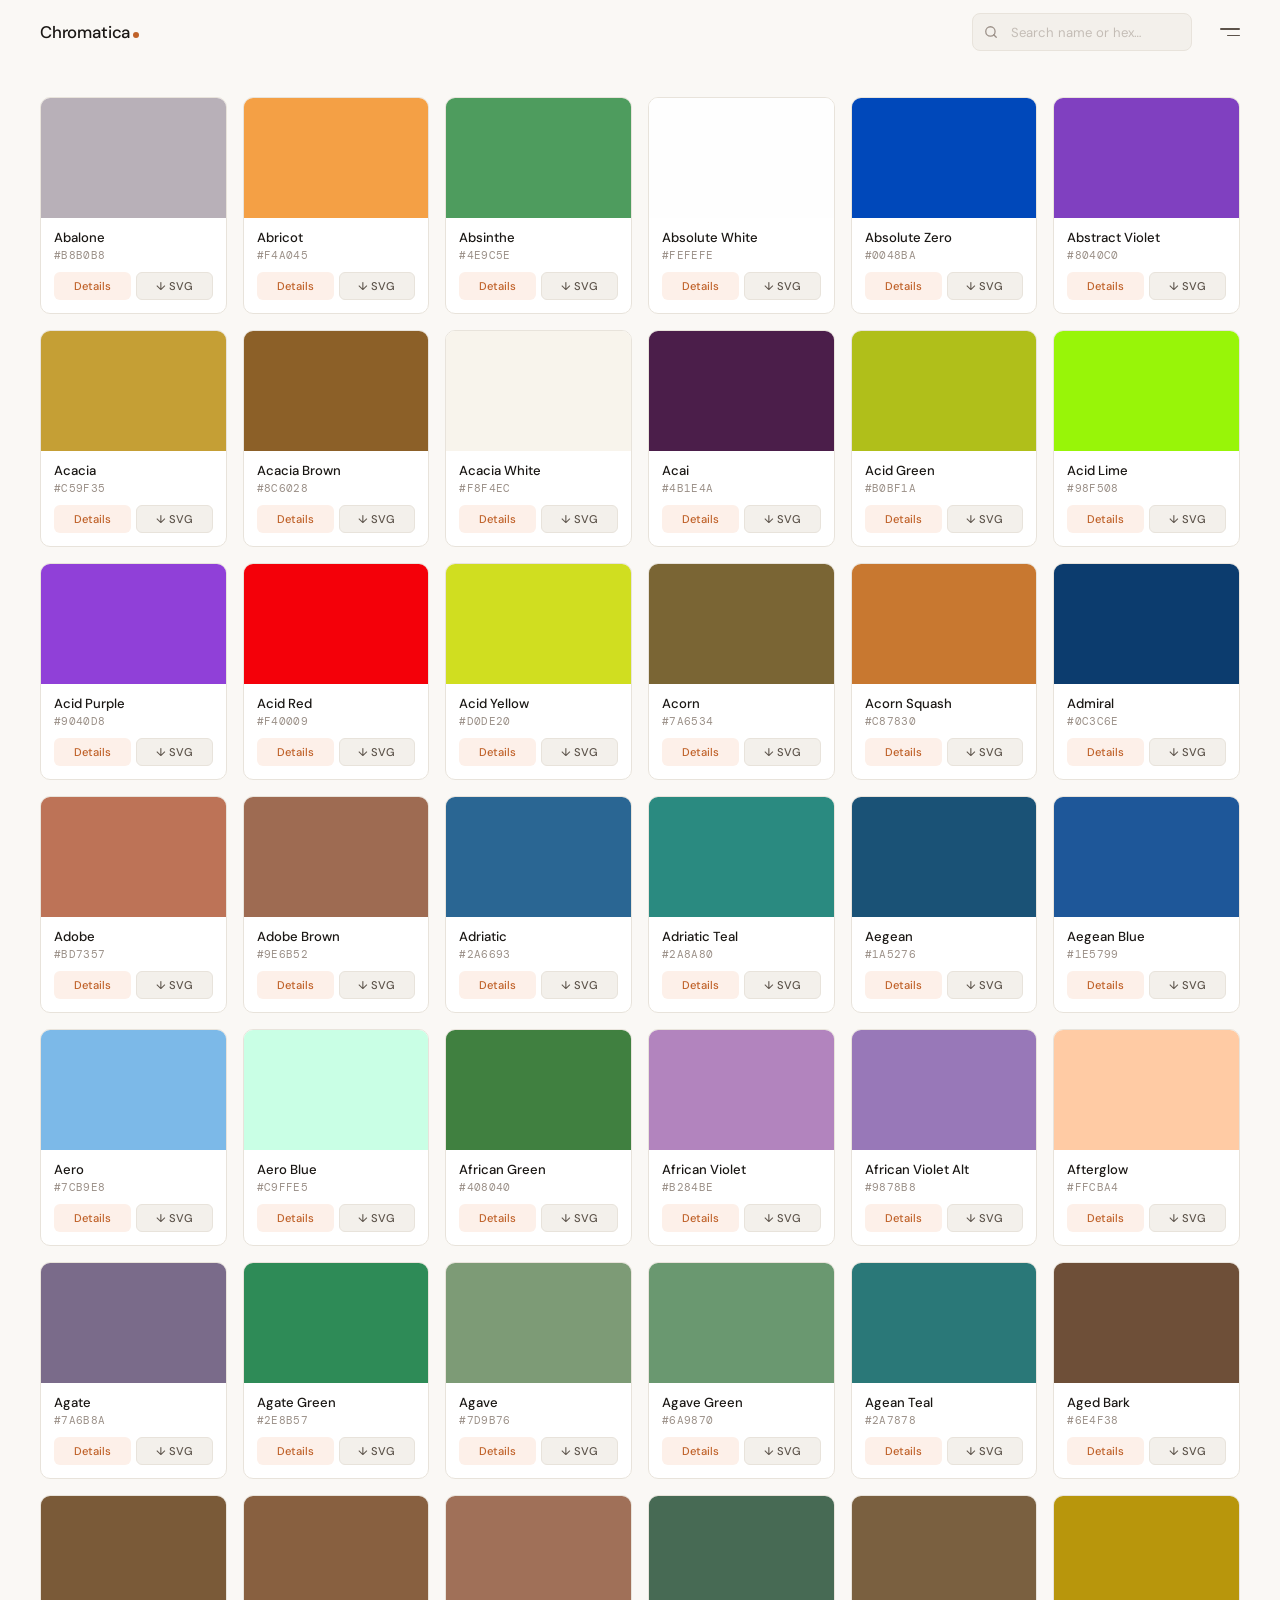
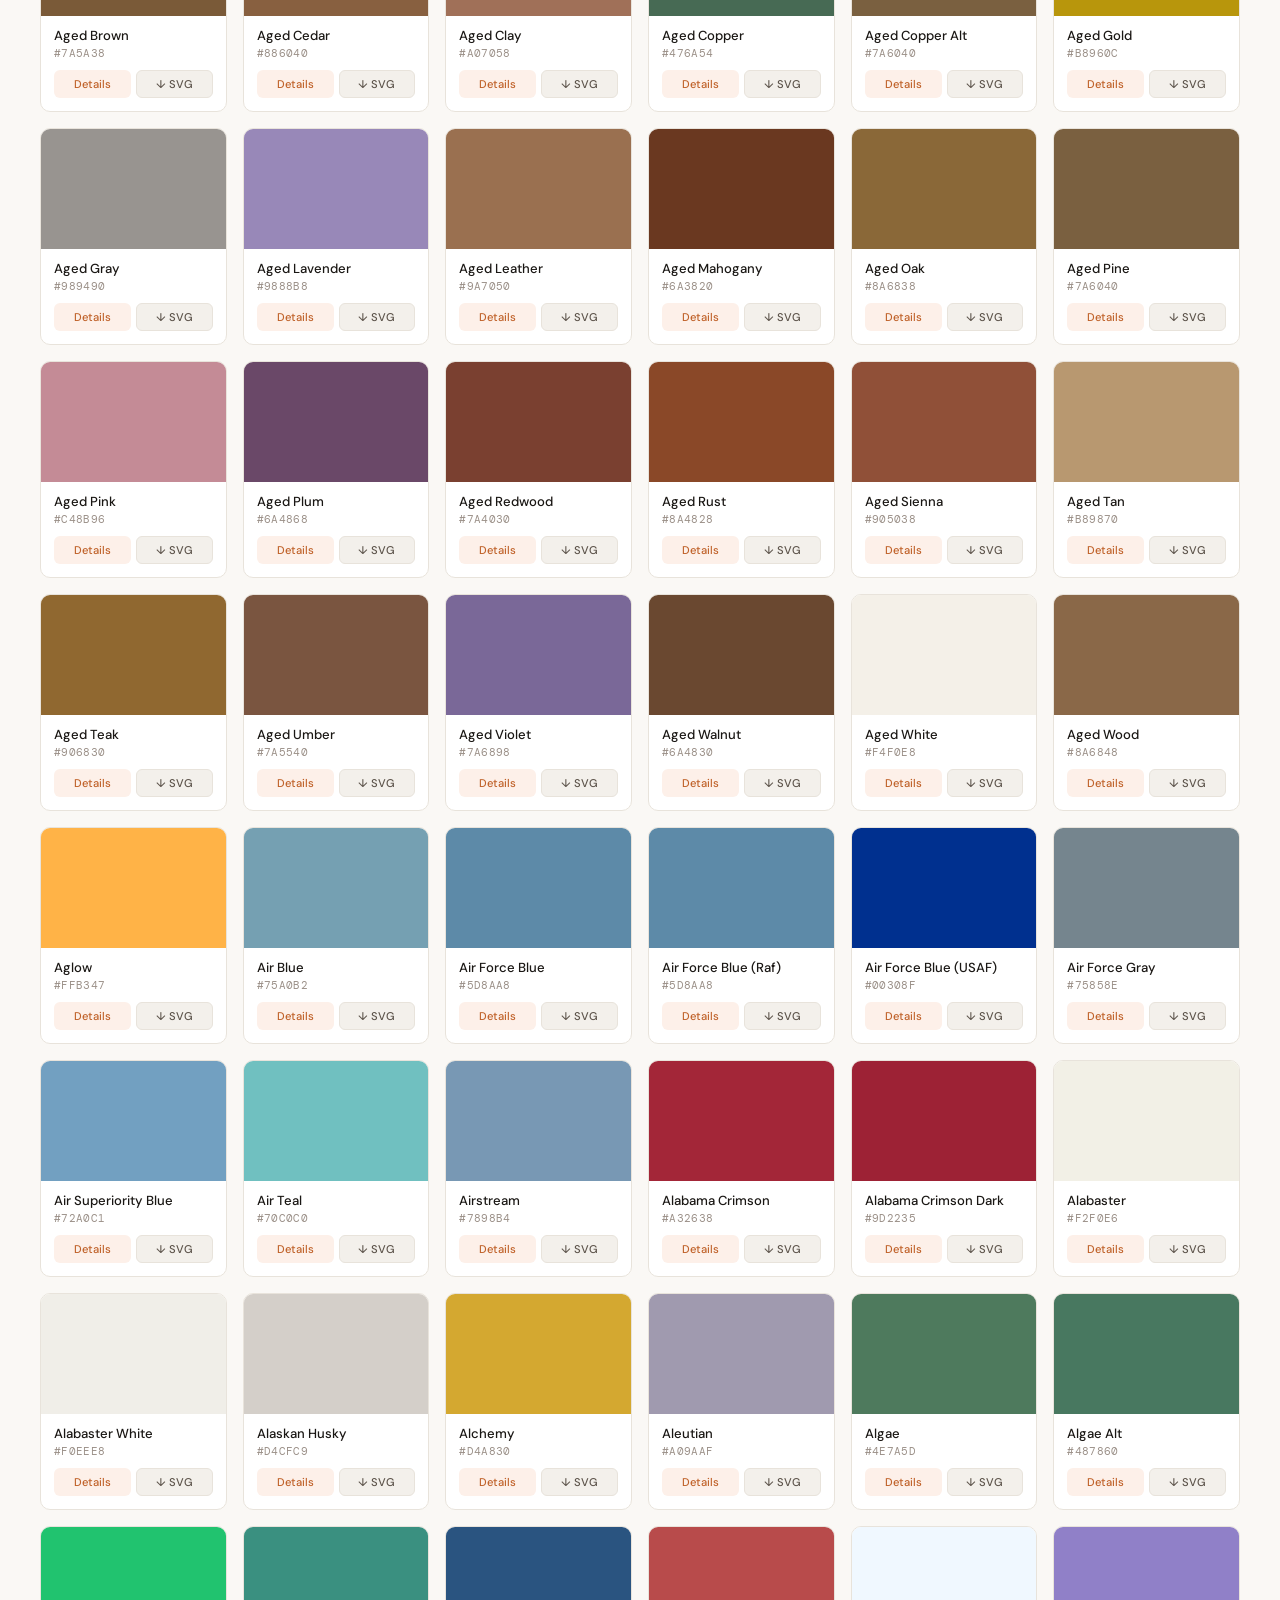
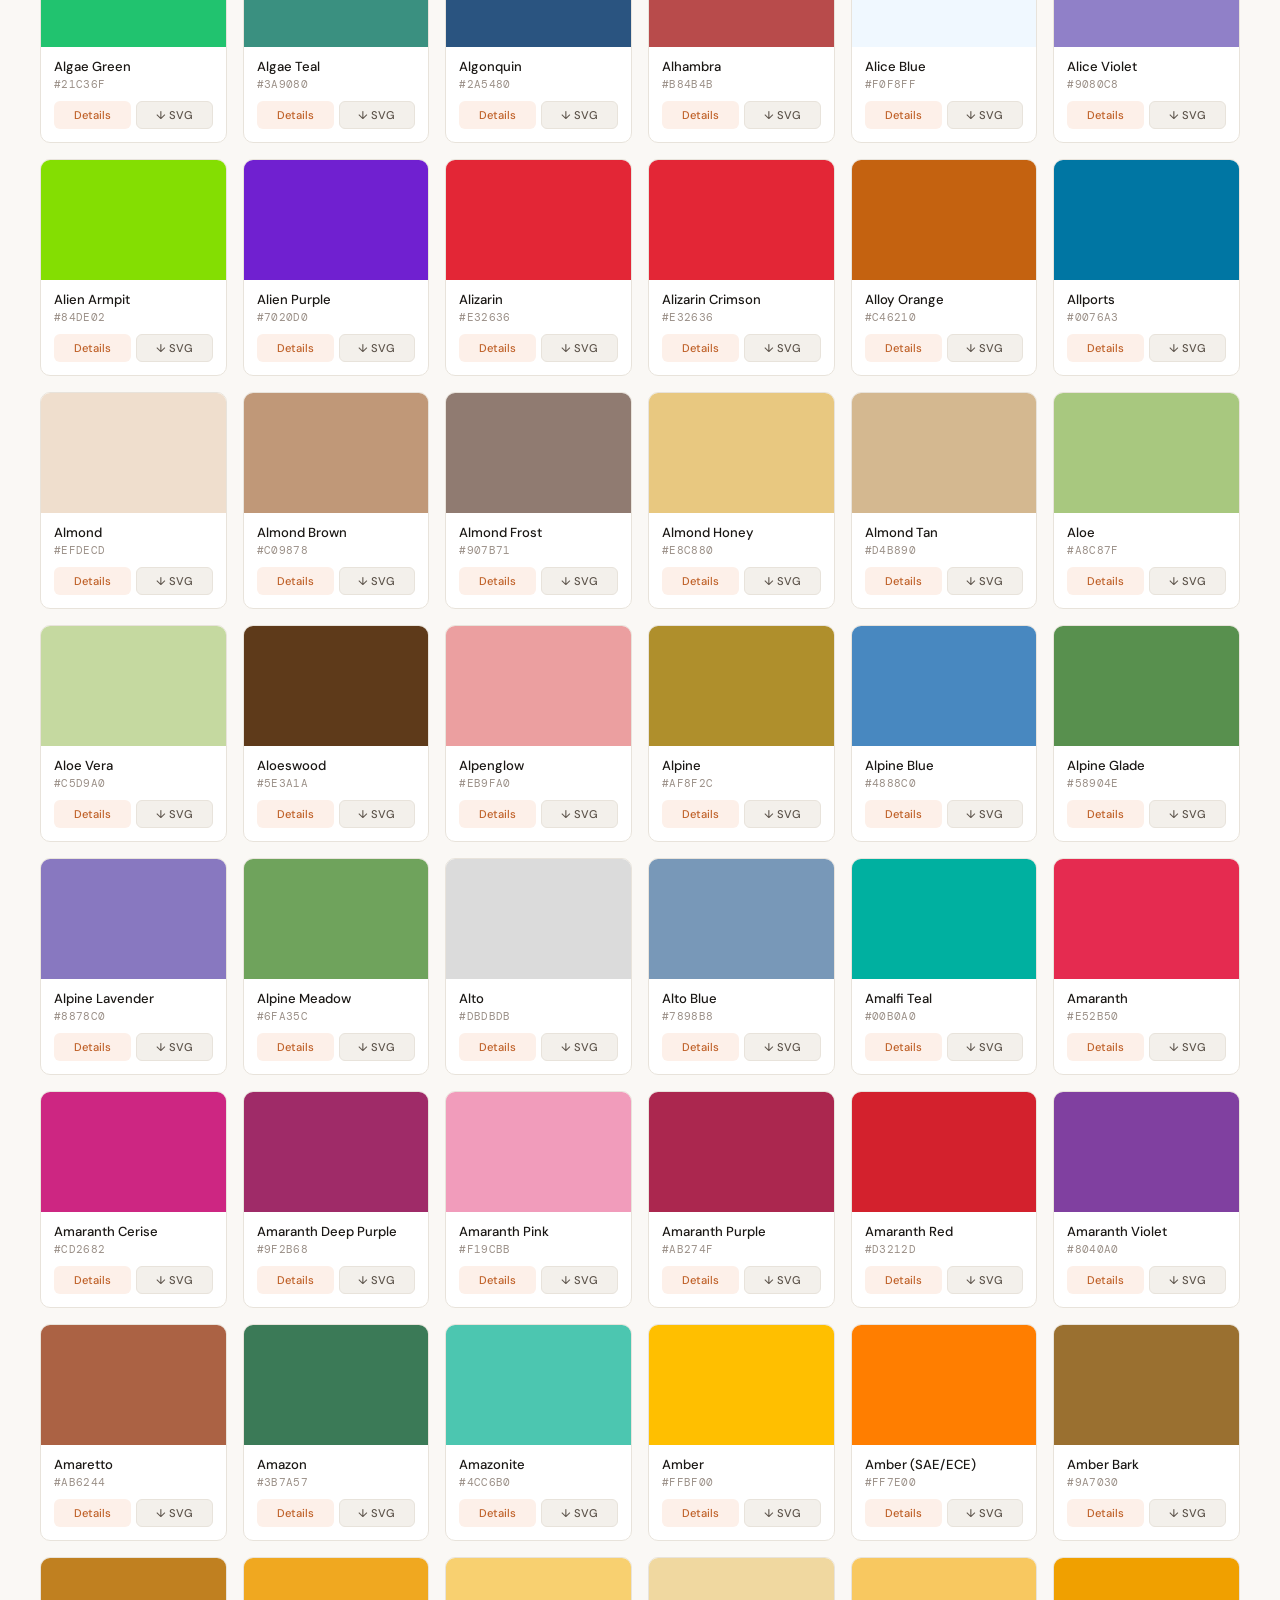
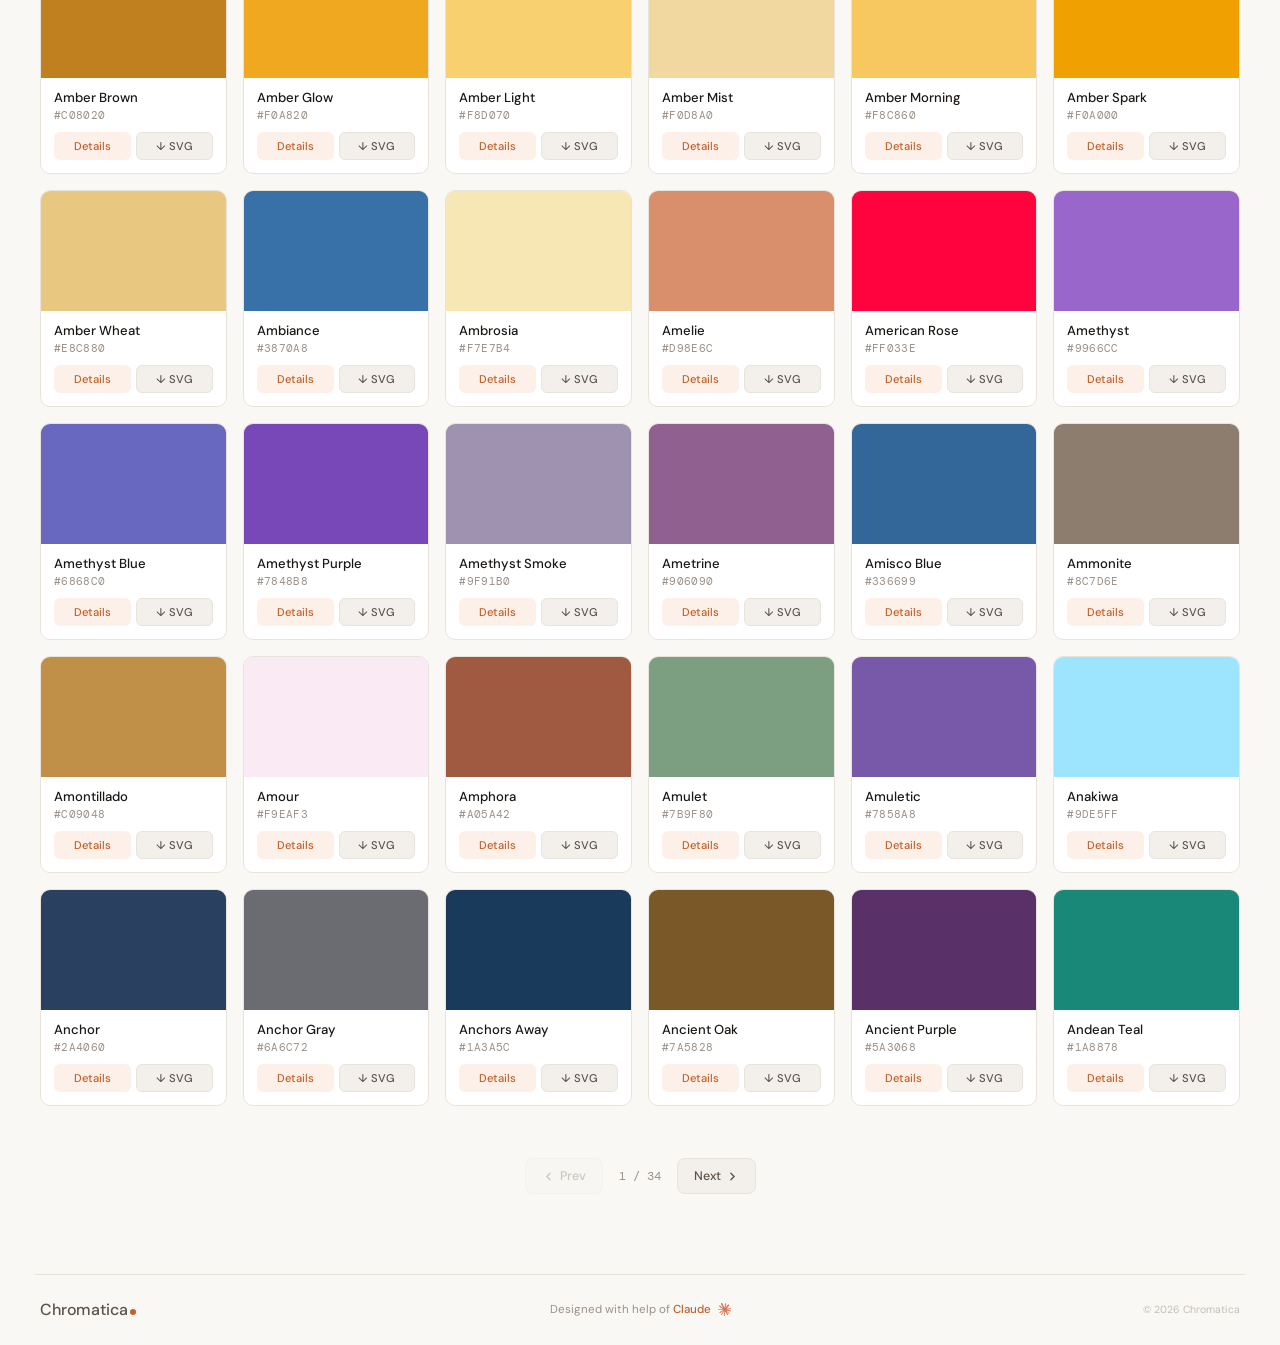
==== index.html @ c46d8f36 "added svg" ====
<!DOCTYPE html>
<html lang="en" data-theme="warm">

<head>
    <meta charset="UTF-8" />
    <meta name="viewport" content="width=device-width, initial-scale=1.0" />
    <link rel="icon" type="image/svg+xml" href="/logo.svg" />
    <title>Chromatica — Color Reference</title>
    <link
        href="https://fonts.googleapis.com/css2?family=DM+Sans:ital,opsz,wght@0,9..40,300;0,9..40,400;0,9..40,500;1,9..40,300&family=Lora:ital,wght@0,400;0,500;1,400&family=DM+Mono:wght@300;400&display=swap"
        rel="stylesheet" />
    <style>
        /* ── THEMES ─────────────────────────────────────────────────────── */
        [data-theme="warm"] {
            --bg: #faf8f5;
            --bg2: #f3f0eb;
            --surface: #ffffff;
            --border: #e8e3db;
            --border2: #d6cfc4;
            --text: #1a1714;
            --text2: #5c534a;
            --text3: #9b9088;
            --text4: #c4bdb6;
            --accent: #c0622a;
            --accent-bg: #fdf0e9;
            --shadow-sm: 0 1px 3px rgba(0, 0, 0, 0.06);
            --shadow-md: 0 4px 16px rgba(0, 0, 0, 0.08);
            --shadow-lg: 0 16px 48px rgba(0, 0, 0, 0.12);
            --inv-bg: #1a1714;
            --inv-text: #faf8f5;
        }

        [data-theme="grey"] {
            --bg: #111113;
            --bg2: #18181b;
            --surface: #1e1e22;
            --border: #2a2a30;
            --border2: #38383f;
            --text: #ededf0;
            --text2: #a0a0ab;
            --text3: #606068;
            --text4: #404048;
            --accent: #e0784a;
            --accent-bg: #261a13;
            --shadow-sm: 0 1px 3px rgba(0, 0, 0, 0.3);
            --shadow-md: 0 4px 16px rgba(0, 0, 0, 0.4);
            --shadow-lg: 0 16px 48px rgba(0, 0, 0, 0.6);
            --inv-bg: #ededf0;
            --inv-text: #111113;
        }

        /* ── RESET ──────────────────────────────────────────────────────── */
        *,
        *::before,
        *::after {
            box-sizing: border-box;
            margin: 0;
            padding: 0;
        }

        html {
            scroll-behavior: smooth;
            -webkit-font-smoothing: antialiased;
            -moz-osx-font-smoothing: grayscale;
        }

        body {
            font-family: 'DM Sans', sans-serif;
            background: var(--bg);
            color: var(--text);
            min-height: 100vh;
            overflow-x: hidden;
            transition: background 0.25s cubic-bezier(0.4, 0, 0.2, 1), color 0.25s cubic-bezier(0.4, 0, 0.2, 1);
        }

        body.no-scroll {
            overflow: hidden;
        }

        /* smooth scroll everywhere */
        * {
            scroll-behavior: smooth;
        }

        ::-webkit-scrollbar {
            width: 4px;
            height: 4px;
        }

        ::-webkit-scrollbar-track {
            background: transparent;
        }

        ::-webkit-scrollbar-thumb {
            background: var(--border2);
            border-radius: 99px;
        }

        /* ── HEADER ─────────────────────────────────────────────────────── */
        header {
            position: sticky;
            top: 0;
            z-index: 90;
            background: var(--bg);
            transition: background 0.25s cubic-bezier(0.4, 0, 0.2, 1), border-color 0.25s cubic-bezier(0.4, 0, 0.2, 1);
        }

        .header-inner {
            display: flex;
            align-items: center;
            gap: 16px;
            max-width: 1440px;
            margin: 0 auto;
            padding: 0 40px;
            height: 64px;
        }

        /* logo */
        .logo {
            display: flex;
            align-items: baseline;
            gap: 2px;
            text-decoration: none;
            flex-shrink: 0;
        }

        .logo-word {
            font-family: 'DM Sans', sans-serif;
            font-size: 1.05rem;
            font-weight: 500;
            color: var(--text);
            letter-spacing: -0.01em;
        }

        .logo-dot {
            width: 6px;
            height: 6px;
            border-radius: 50%;
            background: var(--accent);
            display: inline-block;
            margin: 0 1px 1px 1px;
            flex-shrink: 0;
            transition: background 0.4s;
        }

        /* search */
        .search-wrap {
            flex: 0 0 auto;
            width: 220px;
            position: relative;
        }

        .search-wrap svg {
            position: absolute;
            left: 12px;
            top: 50%;
            transform: translateY(-50%);
            color: var(--text3);
            pointer-events: none;
            transition: color 0.2s;
        }

        .search-wrap input {
            width: 100%;
            height: 38px;
            background: var(--bg2);
            border: 1px solid var(--border);
            border-radius: 8px;
            color: var(--text);
            font-family: 'DM Sans', sans-serif;
            font-size: 0.82rem;
            padding: 0 14px 0 38px;
            outline: none;
            transition: border-color 0.2s, background 0.3s, box-shadow 0.2s;
        }

        .search-wrap input::placeholder {
            color: var(--text4);
        }

        .search-wrap input:focus {
            border-color: var(--accent);
            background: var(--surface);
            box-shadow: 0 0 0 3px var(--accent-bg);
        }

        /* spacer */
        .hdr-spacer {
            flex: 1;
        }

        /* stat */
        .stat-label {
            font-size: 0.75rem;
            color: var(--text3);
            white-space: nowrap;
            font-variant-numeric: tabular-nums;
        }

        /* controls */
        .hdr-controls {
            display: flex;
            align-items: center;
            gap: 6px;
        }

        .hdr-select {
            height: 34px;
            padding: 0 28px 0 10px;
            background: var(--bg2);
            border: 1px solid var(--border);
            border-radius: 7px;
            color: var(--text2);
            font-family: 'DM Sans', sans-serif;
            font-size: 0.78rem;
            outline: none;
            cursor: pointer;
            appearance: none;
            background-image: url("data:image/svg+xml,%3Csvg xmlns='http://www.w3.org/2000/svg' width='10' height='6'%3E%3Cpath d='M1 1l4 4 4-4' stroke='%23888' stroke-width='1.5' fill='none' stroke-linecap='round'/%3E%3C/svg%3E");
            background-repeat: no-repeat;
            background-position: right 9px center;
            transition: border-color 0.2s, background 0.3s;
        }

        .hdr-select:focus {
            border-color: var(--accent);
        }

        .icon-btn {
            width: 34px;
            height: 34px;
            background: var(--bg2);
            border: 1px solid var(--border);
            border-radius: 7px;
            color: var(--text3);
            cursor: pointer;
            display: flex;
            align-items: center;
            justify-content: center;
            transition: all 0.18s;
            flex-shrink: 0;
        }

        .icon-btn:hover {
            border-color: var(--border2);
            color: var(--text);
            background: var(--surface);
        }

        .icon-btn.active {
            background: var(--accent);
            border-color: var(--accent);
            color: #fff;
        }

        .view-group {
            display: flex;
            border: 1px solid var(--border);
            border-radius: 7px;
            overflow: hidden;
        }

        .view-group .icon-btn {
            border: none;
            border-radius: 0;
            width: 34px;
        }

        .view-group .icon-btn+.icon-btn {
            border-left: 1px solid var(--border);
        }

        /* ── SWITCH (Theme Toggle) ──────────────────────────────────────── */
        .switch {
            display: block;
            --width-of-switch: 2.8em;
            --height-of-switch: 1.6em;
            --size-of-icon: 1.1em;
            --slider-offset: 0.25em;
            position: relative;
            width: var(--width-of-switch);
            height: var(--height-of-switch);
            flex-shrink: 0;
        }

        .switch input {
            opacity: 0;
            width: 0;
            height: 0;
        }

        .slider {
            position: absolute;
            cursor: pointer;
            top: 0;
            left: 0;
            right: 0;
            bottom: 0;
            background-color: #e8e8e8;
            transition: background-color 0.25s ease;
            border-radius: 30px;
        }

        .slider:before {
            position: absolute;
            content: "";
            height: var(--size-of-icon, 1.1em);
            width: var(--size-of-icon, 1.1em);
            border-radius: 50%;
            left: var(--slider-offset, 0.25em);
            top: 50%;
            transform: translateY(-50%);
            background: #c0622a;
            transition: left 0.25s ease;

        }

        input:checked+.slider {
            background-color: #2c2c2c;
        }

        input:checked+.slider:before {
            left: calc(100% - (var(--size-of-icon, 1.1em) + var(--slider-offset, 0.25em)));
            background: #e0784a;
        }

        /* ── MAIN ────────────────────────────────────────────────────────── */
        main {
            max-width: 1440px;
            margin: 0 auto;
            padding: 32px 40px 80px;
        }

        /* ── GRID ────────────────────────────────────────────────────────── */
        #color-grid {
            display: grid;
            grid-template-columns: repeat(auto-fill, minmax(180px, 1fr));
            gap: 16px;
        }

        @keyframes up {
            from {
                opacity: 0;
                transform: translateY(10px);
            }

            to {
                opacity: 1;
                transform: translateY(0);
            }
        }

        .c-card {
            background: var(--surface);
            border: 1px solid var(--border);
            border-radius: 10px;
            overflow: hidden;
            cursor: pointer;
            animation: up 0.35s both;
            transition: border-color 0.2s, box-shadow 0.2s, transform 0.2s;
        }

        .c-card:hover {
            border-color: var(--border2);
            box-shadow: var(--shadow-md);
            transform: translateY(-2px);
        }

        .c-swatch {
            height: 120px;
            width: 100%;
            position: relative;
            overflow: hidden;
        }

        .c-swatch-fill {
            width: 100%;
            height: 100%;
            transition: transform 0.35s ease;
        }

        .c-card:hover .c-swatch-fill {
            transform: scale(1.05);
        }

        .c-copied {
            position: absolute;
            top: 8px;
            right: 8px;
            background: rgba(0, 0, 0, 0.55);
            color: #fff;
            font-size: 0.62rem;
            padding: 2px 7px;
            border-radius: 4px;
            opacity: 0;
            pointer-events: none;
            transition: opacity 0.15s;
            font-family: 'DM Mono', monospace;
        }

        .c-card.flashed .c-copied {
            opacity: 1;
        }

        .c-body {
            padding: 11px 13px 13px;
        }

        .c-name {
            font-size: 0.82rem;
            font-weight: 500;
            color: var(--text);
            white-space: nowrap;
            overflow: hidden;
            text-overflow: ellipsis;
            margin-bottom: 2px;
        }

        .c-hex {
            font-family: 'DM Mono', monospace;
            font-size: 0.68rem;
            color: var(--text3);
            letter-spacing: 0.03em;
            margin-bottom: 10px;
        }

        .c-actions {
            display: flex;
            gap: 5px;
        }

        .c-btn {
            flex: 1;
            height: 28px;
            background: var(--bg2);
            border: 1px solid var(--border);
            border-radius: 6px;
            font-family: 'DM Sans', sans-serif;
            font-size: 0.7rem;
            font-weight: 500;
            color: var(--text2);
            cursor: pointer;
            transition: all 0.18s;
        }

        .c-btn:hover {
            background: var(--accent);
            border-color: var(--accent);
            color: #fff;
        }

        .c-btn.ghost {
            background: var(--accent-bg);
            border-color: transparent;
            color: var(--accent);
        }

        .c-btn.ghost:hover {
            background: var(--accent);
            color: #fff;
        }

        /* ── LIST ────────────────────────────────────────────────────────── */
        #color-list {
            display: none;
        }

        .l-head {
            display: grid;
            grid-template-columns: 48px 1fr 120px 160px 1fr 96px;
            gap: 12px;
            padding: 0 12px 8px;
            border-bottom: 1px solid var(--border);
        }

        .l-hlabel {
            font-size: 0.65rem;
            font-weight: 500;
            color: var(--text4);
            letter-spacing: 0.08em;
            text-transform: uppercase;
        }

        .l-row {
            display: grid;
            grid-template-columns: 48px 1fr 120px 160px 1fr 96px;
            align-items: center;
            gap: 12px;
            padding: 9px 12px;
            border-radius: 8px;
            cursor: pointer;
            transition: background 0.15s;
            animation: up 0.3s both;
        }

        .l-row:hover {
            background: var(--bg2);
        }

        .l-swatch {
            width: 38px;
            height: 38px;
            border-radius: 7px;
            border: 1px solid var(--border);
            flex-shrink: 0;
        }

        .l-name {
            font-size: 0.84rem;
            font-weight: 500;
            color: var(--text);
        }

        .l-hex {
            font-family: 'DM Mono', monospace;
            font-size: 0.75rem;
            color: var(--text2);
        }

        .l-rgb {
            font-family: 'DM Mono', monospace;
            font-size: 0.7rem;
            color: var(--text3);
        }

        .l-id {
            font-family: 'DM Mono', monospace;
            font-size: 0.67rem;
            color: var(--text4);
            overflow: hidden;
            text-overflow: ellipsis;
            white-space: nowrap;
        }

        .l-dlbtn {
            height: 26px;
            padding: 0 10px;
            background: var(--bg2);
            border: 1px solid var(--border);
            border-radius: 5px;
            color: var(--text3);
            font-family: 'DM Sans', sans-serif;
            font-size: 0.68rem;
            font-weight: 500;
            cursor: pointer;
            transition: all 0.18s;
        }

        .l-dlbtn:hover {
            background: var(--accent);
            border-color: var(--accent);
            color: #fff;
        }

        /* ── EMPTY ───────────────────────────────────────────────────────── */
        #no-results {
            display: none;
            text-align: center;
            padding: 100px 20px;
        }

        #no-results p {
            font-family: 'Lora', serif;
            font-style: italic;
            font-size: 1.1rem;
            color: var(--text3);
        }

        /* ── PAGINATION ──────────────────────────────────────────────────── */
        #pagination {
            display: flex;
            align-items: center;
            justify-content: center;
            gap: 8px;
            padding-top: 52px;
        }

        .pg-btn {
            height: 36px;
            padding: 0 16px;
            background: var(--bg2);
            border: 1px solid var(--border);
            border-radius: 8px;
            color: var(--text2);
            font-family: 'DM Sans', sans-serif;
            font-size: 0.78rem;
            font-weight: 500;
            cursor: pointer;
            transition: all 0.18s;
            display: flex;
            align-items: center;
            gap: 5px;
        }

        .pg-btn:hover:not(:disabled) {
            background: var(--accent);
            border-color: var(--accent);
            color: #fff;
        }

        .pg-btn:disabled {
            opacity: 0.3;
            cursor: default;
        }

        .pg-info {
            font-family: 'DM Mono', monospace;
            font-size: 0.72rem;
            color: var(--text3);
            padding: 0 8px;
        }

        /* ── MODAL ───────────────────────────────────────────────────────── */
        .modal-bg {
            position: fixed;
            inset: 0;
            z-index: 200;
            background: rgba(0, 0, 0, 0.4);
            backdrop-filter: blur(8px) saturate(0.8);
            display: flex;
            align-items: center;
            justify-content: center;
            padding: 20px;
            opacity: 0;
            pointer-events: none;
            transition: opacity 0.25s;
        }

        .modal-bg.open {
            opacity: 1;
            pointer-events: all;
        }

        .modal {
            background: var(--surface);
            border: 1px solid var(--border);
            border-radius: 16px;
            width: min(540px, 100%);
            overflow: hidden;
            box-shadow: var(--shadow-lg);
            transform: translateY(12px) scale(0.98);
            transition: transform 0.28s cubic-bezier(0.22, 1, 0.36, 1);
            position: relative;
        }

        .modal-bg.open .modal {
            transform: translateY(0) scale(1);
        }

        .modal-swatch {
            height: 180px;
            width: 100%;
            display: block;
        }

        .modal-close {
            position: absolute;
            top: 12px;
            right: 12px;
            width: 30px;
            height: 30px;
            border-radius: 50%;
            background: rgba(0, 0, 0, 0.25);
            border: none;
            color: rgba(255, 255, 255, 0.85);
            font-size: 0.9rem;
            cursor: pointer;
            display: flex;
            align-items: center;
            justify-content: center;
            transition: background 0.15s;
            z-index: 2;
        }

        .modal-close:hover {
            background: rgba(0, 0, 0, 0.45);
        }

        .modal-body {
            padding: 22px 24px 26px;
        }

        .modal-name {
            font-family: 'Lora', serif;
            font-size: 1.65rem;
            font-weight: 500;
            color: var(--text);
            line-height: 1.15;
            margin-bottom: 3px;
        }

        .modal-id {
            font-family: 'DM Mono', monospace;
            font-size: 0.67rem;
            color: var(--text4);
            letter-spacing: 0.06em;
            margin-bottom: 18px;
        }

        .modal-vals {
            display: grid;
            grid-template-columns: repeat(3, 1fr);
            gap: 8px;
            margin-bottom: 18px;
        }

        .v-box {
            background: var(--bg2);
            border: 1px solid var(--border);
            border-radius: 9px;
            padding: 12px 14px;
            cursor: pointer;
            position: relative;
            transition: border-color 0.18s, box-shadow 0.18s;
        }

        .v-box:hover {
            border-color: var(--accent);
            box-shadow: 0 0 0 2px var(--accent-bg);
        }

        .v-label {
            font-size: 0.6rem;
            font-weight: 500;
            color: var(--text4);
            letter-spacing: 0.1em;
            text-transform: uppercase;
            margin-bottom: 4px;
        }

        .v-val {
            font-family: 'DM Mono', monospace;
            font-size: 0.8rem;
            color: var(--text);
            font-weight: 400;
        }

        .v-hint {
            position: absolute;
            top: 7px;
            right: 9px;
            font-size: 0.58rem;
            color: var(--accent);
            opacity: 0;
            transition: opacity 0.15s;
        }

        .v-box:hover .v-hint {
            opacity: 1;
        }

        .modal-divider {
            border: none;
            border-top: 1px solid var(--border);
            margin-bottom: 16px;
        }

        .export-label {
            font-size: 0.67rem;
            font-weight: 500;
            color: var(--text4);
            letter-spacing: 0.08em;
            text-transform: uppercase;
            margin-bottom: 9px;
        }

        .ftabs {
            display: flex;
            flex-wrap: wrap;
            gap: 4px;
            margin-bottom: 9px;
        }

        .ftab {
            height: 26px;
            padding: 0 11px;
            background: var(--bg2);
            border: 1px solid var(--border);
            border-radius: 5px;
            color: var(--text3);
            font-family: 'DM Mono', monospace;
            font-size: 0.65rem;
            cursor: pointer;
            transition: all 0.15s;
        }

        .ftab.on {
            background: var(--accent);
            border-color: var(--accent);
            color: #fff;
        }

        .ftab:not(.on):hover {
            border-color: var(--border2);
            color: var(--text);
        }

        .fcode {
            background: var(--bg);
            border: 1px solid var(--border);
            border-radius: 8px;
            padding: 12px 14px;
            font-family: 'DM Mono', monospace;
            font-size: 0.74rem;
            color: var(--text2);
            line-height: 1.65;
            white-space: pre;
            overflow-x: auto;
            cursor: pointer;
            transition: border-color 0.18s;
        }

        .fcode:hover {
            border-color: var(--border2);
        }

        /* ── TOAST ───────────────────────────────────────────────────────── */
        #toast {
            position: fixed;
            bottom: 24px;
            left: 50%;
            transform: translateX(-50%) translateY(8px);
            background: var(--inv-bg);
            color: var(--inv-text);
            font-family: 'DM Sans', sans-serif;
            font-size: 0.78rem;
            font-weight: 500;
            padding: 9px 20px;
            border-radius: 8px;
            opacity: 0;
            pointer-events: none;
            z-index: 500;
            transition: opacity 0.22s, transform 0.22s;
            white-space: nowrap;
        }

        #toast.show {
            opacity: 1;
            transform: translateX(-50%) translateY(0);
        }

        /* ── FOOTER ──────────────────────────────────────────────────────── */
        footer {
            max-width: 1440px;
            margin: 0 auto;
            padding: 22px 40px;
            display: flex;
            align-items: center;
            justify-content: space-between;
            flex-wrap: wrap;
            gap: 14px;
            transition: border-color 0.3s;
            position: relative;
        }

        footer::before {
            content: '';
            position: absolute;
            top: 0;
            left: 35px;
            right: 35px;
            height: 1px;
            background: var(--border);
        }

        .ft-brand-logo {
            text-decoration: none;
        }

        .ft-brand-logo .logo-word {
            font-size: 1.0rem;
            color: var(--text2);
        }

        .ft-brand-logo:hover .logo-word {
            color: var(--text);
        }

        .ft-links {
            display: flex;
            gap: 18px;
        }

        .ft-links a {
            font-size: 0.76rem;
            color: var(--text4);
            text-decoration: none;
            transition: color 0.18s;
        }

        .ft-links a:hover {
            color: var(--text2);
        }

        .ft-credit {
            display: flex;
            align-items: center;
            gap: 7px;
            padding: 6px 12px;
            background: var(--bg1);

            transition: border-color 0.18s;
        }

        .ft-credit:hover {
            border-color: var(--border2);
        }

        .ft-credit span {
            font-size: 0.72rem;
            color: var(--text3);
        }

        .ft-credit strong {
            color: var(--accent);
            font-weight: 500;
        }

        .ft-copy {
            font-family: 'DM Sans';
            font-size: 0.65rem;
            color: var(--text4);
        }

        /* ── HAMBURGER ───────────────────────────────────────────────────── */
        .hamburger {
            display: flex;
            flex-direction: column;
            justify-content: center;
            align-items: flex-end;
            gap: 5px;
            width: 32px;
            height: 32px;
            background: transparent;
            border: none;
            cursor: pointer;
            flex-shrink: 0;
            padding: 0;
        }

        .ham-line {
            display: block;
            height: 1.5px;
            background: var(--text2);
            border-radius: 2px;
            transition: background 0.18s, width 0.22s ease, opacity 0.18s;
        }

        /* two unequal lines */
        .ham-line:first-child {
            width: 20px;
        }

        .ham-line:last-child {
            width: 13px;
        }

        .hamburger:hover .ham-line {
            background: var(--text);
        }

        .hamburger.open .ham-line {
            background: var(--accent);
        }

        /* when open, equalise widths slightly for visual feedback */
        .hamburger.open .ham-line:first-child {
            width: 18px;
        }

        .hamburger.open .ham-line:last-child {
            width: 18px;
        }

        /* ── MOBILE SLIDE-DOWN MENU ──────────────────────────────────────── */
        .mob-menu {
            overflow: hidden;
            max-height: 0;
            transition: max-height 0.32s cubic-bezier(0.4, 0, 0.2, 1),
                opacity 0.25s ease,
                border-color 0.3s;
            opacity: 0;
            border-top: 1px solid transparent;
            background: var(--bg);
            max-width: 1440px;
            margin: 0 auto;
            padding: 0 40px;
        }

        .mob-menu.open {
            max-height: 280px;
            opacity: 1;

        }

        .mob-menu-inner {
            padding: 14px 0 18px;
            display: flex;
            flex-direction: column;
            gap: 4px;
        }

        .mob-row {
            display: flex;
            align-items: center;
            justify-content: space-between;
            padding: 10px 0;
            border-bottom: 1px solid var(--border);
        }

        .mob-row:last-of-type {
            border-bottom: none;
        }

        .mob-label {
            font-size: 0.82rem;
            font-weight: 500;
            color: var(--text2);
        }

        .mob-select {
            height: 32px;
            font-size: 0.78rem;
        }

        .mob-theme-label {
            font-size: 0.76rem;
            color: var(--text3);
            margin-left: 8px;
            flex: 1;
            display: none;
        }

        .mob-stat {
            font-size: 0.73rem;
            color: var(--text4);
            padding-top: 8px;
            font-variant-numeric: tabular-nums;
            text-align: center;
        }

        /* Hide controls and stat on desktop, show only search and hamburger */
        .hdr-controls {
            display: none !important;
        }

        .stat-label {
            display: none;
        }

        /* ── RESPONSIVE ──────────────────────────────────────────────────── */
        @media (max-width: 960px) {

            .header-inner,
            main,
            footer {
                padding-left: 24px;
                padding-right: 24px;
            }

            .l-head,
            .l-row {
                grid-template-columns: 38px 1fr 110px;
            }

            .l-rgb,
            .l-id,
            .l-dlbtn,
            .l-hlabel:nth-child(n+4) {
                display: none;
            }
        }

        @media (max-width: 640px) {

            /* 2-row mobile header */
            .header-inner {
                display: grid;
                grid-template-areas:
                    "logo  logo  ham"
                    "srch  srch  srch";
                grid-template-columns: auto 1fr auto;
                grid-template-rows: 52px auto;
                align-items: center;
                height: auto;
                padding: 0 16px 12px;
                gap: 0;
            }

            .logo {
                grid-area: logo;
                align-self: center;
            }

            .hamburger {
                grid-area: ham;
                align-self: center;
                display: flex;
            }

            .search-wrap {
                grid-area: srch;
                width: 100%;
                max-width: none;
            }

            .search-wrap input {
                height: 40px;
                border-radius: 10px;
            }

            /* hide everything else */
            .hdr-controls {
                display: none !important;
            }

            .hdr-spacer {
                display: none;
            }

            .stat-label {
                display: none;
            }

            /* show mobile menu block */
            .mob-menu {
                display: block;
            }

            main {
                padding: 20px 16px 60px;
            }

            footer {
                padding: 18px 16px;
                flex-direction: column;
                align-items: center;
                text-align: center;
            }

            #color-grid {
                grid-template-columns: repeat(auto-fill, minmax(148px, 1fr));
                gap: 12px;
            }

            .modal-vals {
                grid-template-columns: 1fr 1fr;
            }

            .modal-body {
                padding: 18px 18px 22px;
            }

            .modal-name {
                font-size: 1.4rem;
            }

            .l-head,
            .l-row {
                grid-template-columns: 36px 1fr 100px;
            }

            .ft-links {
                display: none;
            }

            .ft-brand-logo {
                margin-bottom: 8px;
            }
        }
    </style>
</head>

<body>

    <!-- ── HEADER ─────────────────────────────────────────────────────────── -->
    <header>
        <div class="header-inner">
            <a class="logo" href="#">
                <span class="logo-word">Chromatica</span><span class="logo-dot" id="logo-dot"></span>
            </a>

            <div class="hdr-spacer"></div>
            <span class="stat-label" id="stat"></span>

            <div class="search-wrap">
                <svg width="14" height="14" viewBox="0 0 24 24" fill="none" stroke="currentColor" stroke-width="2.2"
                    stroke-linecap="round">
                    <circle cx="11" cy="11" r="8" />
                    <path d="m21 21-4.35-4.35" />
                </svg>
                <input id="search" type="text" placeholder="Search name or hex…" autocomplete="off" />
            </div>

            <!-- Desktop controls (hidden on mobile) -->
            <div class="hdr-controls" id="hdr-controls">
                <select class="hdr-select" id="sort">
                    <option value="name">Name</option>
                    <option value="hue">Hue</option>
                    <option value="brightness">Brightness</option>
                    <option value="saturation">Saturation</option>
                </select>

                <div class="view-group">
                    <button class="icon-btn active" id="btn-grid" title="Grid">
                        <svg width="13" height="13" viewBox="0 0 14 14" fill="currentColor">
                            <rect x="0" y="0" width="6" height="6" rx="1.2" />
                            <rect x="8" y="0" width="6" height="6" rx="1.2" />
                            <rect x="0" y="8" width="6" height="6" rx="1.2" />
                            <rect x="8" y="8" width="6" height="6" rx="1.2" />
                        </svg>
                    </button>
                    <button class="icon-btn" id="btn-list" title="List">
                        <svg width="13" height="13" viewBox="0 0 14 14" fill="none" stroke="currentColor"
                            stroke-width="1.8" stroke-linecap="round">
                            <line x1="4" y1="3" x2="14" y2="3" />
                            <line x1="4" y1="7" x2="14" y2="7" />
                            <line x1="4" y1="11" x2="14" y2="11" />
                            <circle cx="1.5" cy="3" r="1" fill="currentColor" stroke="none" />
                            <circle cx="1.5" cy="7" r="1" fill="currentColor" stroke="none" />
                            <circle cx="1.5" cy="11" r="1" fill="currentColor" stroke="none" />
                        </svg>
                    </button>
                </div>

                <label class="switch" id="theme-btn">
                    <input type="checkbox">
                    <span class="slider"></span>
                </label>
            </div>

            <!-- Hamburger (mobile only) -->
            <button class="hamburger" id="hamburger" aria-label="Menu" aria-expanded="false">
                <span class="ham-line"></span>
                <span class="ham-line"></span>
            </button>
        </div>

        <!-- Mobile slide-down menu -->
        <div class="mob-menu" id="mob-menu" aria-hidden="true">
            <div class="mob-menu-inner">

                <div class="mob-row">
                    <span class="mob-label">Sort by</span>
                    <select class="hdr-select mob-select" id="sort-mob">
                        <option value="name">Name</option>
                        <option value="hue">Hue</option>
                        <option value="brightness">Brightness</option>
                        <option value="saturation">Saturation</option>
                    </select>
                </div>

                <div class="mob-row">
                    <span class="mob-label">View</span>
                    <div class="view-group">
                        <button class="icon-btn active" id="btn-grid-mob" title="Grid">
                            <svg width="13" height="13" viewBox="0 0 14 14" fill="currentColor">
                                <rect x="0" y="0" width="6" height="6" rx="1.2" />
                                <rect x="8" y="0" width="6" height="6" rx="1.2" />
                                <rect x="0" y="8" width="6" height="6" rx="1.2" />
                                <rect x="8" y="8" width="6" height="6" rx="1.2" />
                            </svg>
                        </button>
                        <button class="icon-btn" id="btn-list-mob" title="List">
                            <svg width="13" height="13" viewBox="0 0 14 14" fill="none" stroke="currentColor"
                                stroke-width="1.8" stroke-linecap="round">
                                <line x1="4" y1="3" x2="14" y2="3" />
                                <line x1="4" y1="7" x2="14" y2="7" />
                                <line x1="4" y1="11" x2="14" y2="11" />
                                <circle cx="1.5" cy="3" r="1" fill="currentColor" stroke="none" />
                                <circle cx="1.5" cy="7" r="1" fill="currentColor" stroke="none" />
                                <circle cx="1.5" cy="11" r="1" fill="currentColor" stroke="none" />
                            </svg>
                        </button>
                    </div>
                </div>

                <div class="mob-row">
                    <span class="mob-label">Theme</span>
                    <label class="switch" id="theme-btn-mob" style="margin-left: auto;">
                        <input type="checkbox">
                        <span class="slider"></span>
                    </label>
                </div>

                <div class="mob-stat" id="mob-stat"></div>

            </div>
        </div>
    </header>

    <!-- ── MAIN ───────────────────────────────────────────────────────────── -->
    <main>
        <div id="color-grid"></div>
        <div id="color-list"></div>
        <div id="no-results">
            <p>No colors match your search.</p>
        </div>
        <div id="pagination">
            <button class="pg-btn" id="prev-btn" onclick="prevPage()">
                <svg width="13" height="13" viewBox="0 0 24 24" fill="none" stroke="currentColor" stroke-width="2.5"
                    stroke-linecap="round">
                    <polyline points="15 18 9 12 15 6" />
                </svg>
                Prev
            </button>
            <span class="pg-info" id="page-info"></span>
            <button class="pg-btn" id="next-btn" onclick="nextPage()">
                Next
                <svg width="13" height="13" viewBox="0 0 24 24" fill="none" stroke="currentColor" stroke-width="2.5"
                    stroke-linecap="round">
                    <polyline points="9 18 15 12 9 6" />
                </svg>
            </button>
        </div>
    </main>

    <!-- ── FOOTER ─────────────────────────────────────────────────────────── -->
    <footer>
        <a class="logo ft-brand-logo" href="#">
            <span class="logo-word">Chromatica</span><span class="logo-dot"></span>
        </a>
        <div class="ft-credit">
            <span> Designed with help of <strong>Claude</strong></span>
            <svg xmlns="http://www.w3.org/2000/svg" width="13" height="13" fill="#D77655" class="bi bi-claude"
                viewBox="0 0 16 16">
                <path
                    d="m3.127 10.604 3.135-1.76.053-.153-.053-.085H6.11l-.525-.032-1.791-.048-1.554-.065-1.505-.08-.38-.081L0 7.832l.036-.234.32-.214.455.04 1.009.069 1.513.105 1.097.064 1.626.17h.259l.036-.105-.089-.065-.068-.064-1.566-1.062-1.695-1.121-.887-.646-.48-.327-.243-.306-.104-.67.435-.48.585.04.15.04.593.456 1.267.981 1.654 1.218.242.202.097-.068.012-.049-.109-.181-.9-1.626-.96-1.655-.428-.686-.113-.411a2 2 0 0 1-.068-.484l.496-.674L4.446 0l.662.089.279.242.411.94.666 1.48 1.033 2.014.302.597.162.553.06.17h.105v-.097l.085-1.134.157-1.392.154-1.792.052-.504.25-.605.497-.327.387.186.319.456-.045.294-.19 1.23-.37 1.93-.243 1.29h.142l.161-.16.654-.868 1.097-1.372.484-.545.565-.601.363-.287h.686l.505.751-.226.775-.707.895-.585.759-.839 1.13-.524.904.048.072.125-.012 1.897-.403 1.024-.186 1.223-.21.553.258.06.263-.218.536-1.307.323-1.533.307-2.284.54-.028.02.032.04 1.029.098.44.024h1.077l2.005.15.525.346.315.424-.053.323-.807.411-3.631-.863-.872-.218h-.12v.073l.726.71 1.331 1.202 1.667 1.55.084.383-.214.302-.226-.032-1.464-1.101-.565-.497-1.28-1.077h-.084v.113l.295.432 1.557 2.34.08.718-.112.234-.404.141-.444-.08-.911-1.28-.94-1.44-.759-1.291-.093.053-.448 4.821-.21.246-.484.186-.403-.307-.214-.496.214-.98.258-1.28.21-1.016.19-1.263.112-.42-.008-.028-.092.012-.953 1.307-1.448 1.957-1.146 1.227-.274.109-.477-.247.045-.44.266-.39 1.586-2.018.956-1.25.617-.723-.004-.105h-.036l-4.212 2.736-.75.096-.324-.302.04-.496.154-.162 1.267-.871z" />
            </svg>
        </div>
        <span class="ft-copy">© 2026 Chromatica</span>
    </footer>

    <!-- ── MODAL ──────────────────────────────────────────────────────────── -->
    <div class="modal-bg" id="modal-bg">
        <div class="modal" id="modal">
            <div class="modal-swatch" id="modal-swatch"></div>
            <button class="modal-close" onclick="closeModal()">✕</button>
            <div class="modal-body">
                <div class="modal-name" id="modal-name"></div>
                <div class="modal-id" id="modal-cid"></div>
                <div class="modal-vals">
                    <div class="v-box" onclick="copyVal('hex')">
                        <div class="v-label">HEX</div>
                        <div class="v-val" id="m-hex"></div>
                        <span class="v-hint">copy</span>
                    </div>
                    <div class="v-box" onclick="copyVal('rgb')">
                        <div class="v-label">RGB</div>
                        <div class="v-val" id="m-rgb"></div>
                        <span class="v-hint">copy</span>
                    </div>
                    <div class="v-box" onclick="copyVal('hsl')">
                        <div class="v-label">HSL</div>
                        <div class="v-val" id="m-hsl"></div>
                        <span class="v-hint">copy</span>
                    </div>
                </div>
                <hr class="modal-divider" />
                <div class="export-label">Export as</div>
                <div class="ftabs" id="ftabs"></div>
                <div class="fcode" id="fcode" onclick="copyFmt()"></div>
            </div>
        </div>
    </div>

    <div id="toast"></div>

    <script>
        /* ── DATA ─────────────────────────────────────────────────────────── */
        let COLORS = [];
        let ALL_COLORS = [];
        let DATA_LOADED = false;

        function loadColors() {
            return fetch('data.json?v=' + Date.now())
                .then(r => { if (!r.ok) throw new Error(r.status); return r.json(); })
                .then(d => {
                    ALL_COLORS = d;
                    DATA_LOADED = true;
                    COLORS = d;
                    render();
                })
                .catch(e => { document.getElementById('stat').textContent = 'Error: ' + e.message; });
        }

        /* ── STATE ────────────────────────────────────────────────────────── */
        let view = 'grid', q = '', sortBy = 'name';
        let active = null, fmt = 'hex', page = 1;
        const PER = 150;

        /* ── THEME ────────────────────────────────────────────────────────── */
        let theme = localStorage.getItem('ch-theme') || 'warm';

        function applyTheme() {
            document.documentElement.setAttribute('data-theme', theme);
            const input = document.getElementById('theme-btn').querySelector('input');
            if (input) input.checked = theme === 'grey';
            const mobInput = document.getElementById('theme-btn-mob').querySelector('input');
            if (mobInput) mobInput.checked = theme === 'grey';
            updateMobThemeLabel();
        }

        applyTheme();

        document.getElementById('theme-btn').querySelector('input').addEventListener('change', () => {
            document.documentElement.style.transition = 'all 0.25s cubic-bezier(0.4, 0, 0.2, 1)';
            theme = theme === 'warm' ? 'grey' : 'warm';
            localStorage.setItem('ch-theme', theme);
            applyTheme();
            setTimeout(() => {
                document.documentElement.style.transition = '';
            }, 250);
        });

        /* ── UTILS ────────────────────────────────────────────────────────── */
        function hsl(hex) {
            let r = parseInt(hex.slice(1, 3), 16) / 255, g = parseInt(hex.slice(3, 5), 16) / 255, b = parseInt(hex.slice(5, 7), 16) / 255;
            const mx = Math.max(r, g, b), mn = Math.min(r, g, b);
            let h, s, l = (mx + mn) / 2;
            if (mx === mn) { h = s = 0; } else {
                const d = mx - mn; s = l > 0.5 ? d / (2 - mx - mn) : d / (mx + mn);
                if (mx === r) h = ((g - b) / d + (g < b ? 6 : 0)) / 6;
                else if (mx === g) h = ((b - r) / d + 2) / 6;
                else h = ((r - g) / d + 4) / 6;
            }
            return [Math.round(h * 360), Math.round(s * 100), Math.round(l * 100)];
        }

        function luma(rgb) { return (rgb[0] * 299 + rgb[1] * 587 + rgb[2] * 114) / 1000; }

        function toast(msg) {
            const t = document.getElementById('toast');
            t.textContent = msg; t.classList.add('show');
            clearTimeout(t._t); t._t = setTimeout(() => t.classList.remove('show'), 1700);
        }

        async function copy(text) {
            try { await navigator.clipboard.writeText(text); } catch (e) { }
            toast('Copied ' + text);
        }

        /* ── SORT / FILTER ────────────────────────────────────────────────── */
        function sorted(arr) {
            return [...arr].sort((a, b) => {
                if (sortBy === 'name') return a.name.localeCompare(b.name);
                if (sortBy === 'hue') return hsl(a.hex)[0] - hsl(b.hex)[0];
                if (sortBy === 'brightness') return luma(a.rgb) - luma(b.rgb);
                if (sortBy === 'saturation') return hsl(a.hex)[1] - hsl(b.hex)[1];
            });
        }

        function filtered() {
            const s = q.toLowerCase().trim();
            if (!s) return sorted(COLORS);
            return sorted(COLORS.filter(c => c.name.toLowerCase().includes(s) || c.hex.toLowerCase().includes(s) || c.id.toLowerCase().includes(s)));
        }

        function paged() { const f = filtered(), s = (page - 1) * PER; return f.slice(s, s + PER); }
        function pages() { return Math.ceil(filtered().length / PER); }

        function syncPagination() {
            const total = pages(), f = filtered();
            const pg = document.getElementById('pagination');
            if (!f.length) { pg.style.display = 'none'; return; }
            pg.style.display = 'flex';
            document.getElementById('page-info').textContent = page + ' / ' + total;
            document.getElementById('prev-btn').disabled = page === 1;
            document.getElementById('next-btn').disabled = page === total;
            const p = new URLSearchParams(window.location.search);
            if (page > 1) { p.set('page', page); history.replaceState({}, '', location.pathname + '?' + p); }
            else history.replaceState({}, '', location.pathname);
        }

        function nextPage() { if (page < pages()) { page++; render(); scrollUp(); } }
        function prevPage() { if (page > 1) { page--; render(); scrollUp(); } }
        function scrollUp() { window.scrollTo({ top: 0, behavior: 'smooth' }); }

        /* ── RENDER ───────────────────────────────────────────────────────── */
        function render() {
            const f = filtered(), list = paged();
            document.getElementById('stat').textContent = f.length + ' colors';
            syncMobStat(f.length + ' colors found');
            document.getElementById('no-results').style.display = f.length ? 'none' : 'block';

            const grid = document.getElementById('color-grid');
            const listEl = document.getElementById('color-list');

            if (view === 'grid') {
                grid.style.display = 'grid'; listEl.style.display = 'none';
                grid.innerHTML = list.map((c, i) => `
        <div class="c-card" style="animation-delay:${Math.min(i * .012, .45)}s" onclick="openModal('${c.id}')">
          <div class="c-swatch">
            <div class="c-swatch-fill" style="background:${c.hex}"></div>
            <div class="c-copied">Copied!</div>
          </div>
          <div class="c-body">
            <div class="c-name">${c.name}</div>
            <div class="c-hex">${c.hex.toUpperCase()}</div>
            <div class="c-actions">
              <button class="c-btn ghost" onclick="event.stopPropagation();openModal('${c.id}')">Details</button>
              <button class="c-btn" onclick="event.stopPropagation();dlColor('${c.hex}','${c.name}')">↓ SVG</button>
            </div>
          </div>
        </div>`).join('');
            } else {
                grid.style.display = 'none'; listEl.style.display = 'block';
                listEl.innerHTML =
                    `<div class="l-head">
          <div></div>
          <div class="l-hlabel">Name</div>
          <div class="l-hlabel">HEX</div>
          <div class="l-hlabel">RGB</div>
          <div class="l-hlabel">ID</div>
          <div class="l-hlabel">Save</div>
        </div>` +
                    list.map((c, i) => `
        <div class="l-row" style="animation-delay:${Math.min(i * .008, .35)}s" onclick="openModal('${c.id}')">
          <div class="l-swatch" style="background:${c.hex}"></div>
          <div class="l-name">${c.name}</div>
          <div class="l-hex">${c.hex.toUpperCase()}</div>
          <div class="l-rgb">rgb(${c.rgb.join(', ')})</div>
          <div class="l-id">${c.id}</div>
          <button class="l-dlbtn" onclick="event.stopPropagation();dlColor('${c.hex}','${c.name}')">↓ SVG</button>
        </div>`).join('');
            }
            syncPagination();
        }

        /* ── MODAL ────────────────────────────────────────────────────────── */
        const FMTS = {
            hex: c => c.hex.toUpperCase(),
            rgb: c => `rgb(${c.rgb.join(', ')})`,
            hsl: c => { if (c.hsl) { const m = c.hsl.match(/hsl\((\d+),\s*(\d+)%,\s*(\d+)%\)/); return m ? `hsl(${m[1]}, ${m[2]}%, ${m[3]}%)` : c.hsl; } const h = hsl(c.hex); return `hsl(${h[0]}, ${h[1]}%, ${h[2]}%)`; },
            css: c => `--color-${c.id.replace(/_/g, '-')}: ${c.hex};`,
            json: c => `{\n  "name": "${c.name}",\n  "hex": "${c.hex}",\n  "rgb": [${c.rgb.join(', ')}]\n}`,
            csv: c => `${c.id},"${c.name}",${c.hex},${c.rgb.join(',')}`,
            c: c => `#define COLOR_${c.id.toUpperCase()} 0x${c.hex.slice(1).toUpperCase()}UL`,
            xml: c => `<color id="${c.id}" hex="${c.hex}" r="${c.rgb[0]}" g="${c.rgb[1]}" b="${c.rgb[2]}">${c.name}</color>`,
        };

        function openModal(id) {
            const c = COLORS.find(x => x.id === id); if (!c) return;
            active = c;

            let hslTxt = '';
            if (c.hsl) { const m = c.hsl.match(/hsl\((\d+),\s*(\d+)%,\s*(\d+)%\)/); hslTxt = m ? `${m[1]}°, ${m[2]}%, ${m[3]}%` : c.hsl; }
            else { const h = hsl(c.hex); hslTxt = `${h[0]}°, ${h[1]}%, ${h[2]}%`; }

            document.getElementById('modal-swatch').style.background = c.hex;
            document.getElementById('modal-name').textContent = c.name;
            document.getElementById('modal-cid').textContent = c.id;
            document.getElementById('m-hex').textContent = c.hex.toUpperCase();
            document.getElementById('m-rgb').textContent = `${c.rgb[0]}, ${c.rgb[1]}, ${c.rgb[2]}`;
            document.getElementById('m-hsl').textContent = hslTxt;

            // accent the logo dot
            document.getElementById('logo-dot').style.background = c.hex;

            document.getElementById('ftabs').innerHTML = Object.keys(FMTS).map(f =>
                `<button class="ftab ${f === fmt ? 'on' : ''}" onclick="setFmt('${f}')">${f.toUpperCase()}</button>`
            ).join('');

            syncCode();

            const p = new URLSearchParams(window.location.search);
            p.set('color', c.id.replace(/_/g, '-'));
            history.replaceState({}, '', location.pathname + '?' + p);

            document.getElementById('modal-bg').classList.add('open');
            document.body.classList.add('no-scroll');
        }

        function setFmt(f) {
            fmt = f;
            document.querySelectorAll('.ftab').forEach(b => b.classList.toggle('on', b.textContent.toLowerCase() === f));
            syncCode();
        }

        function syncCode() { if (active) document.getElementById('fcode').textContent = FMTS[fmt](active); }

        function copyFmt() { if (active) copy(FMTS[fmt](active)); }

        function copyVal(type) {
            if (!active) return;
            const map = {
                hex: active.hex.toUpperCase(),
                rgb: `rgb(${active.rgb.join(', ')})`,
                hsl: FMTS.hsl(active),
            };
            copy(map[type]);
        }

        function closeModal() {
            document.getElementById('modal-bg').classList.remove('open');
            document.getElementById('logo-dot').style.background = '';
            document.body.classList.remove('no-scroll');
            const p = new URLSearchParams(window.location.search);
            p.delete('color');
            history.replaceState({}, '', p.toString() ? location.pathname + '?' + p : location.pathname);
        }

        document.getElementById('modal-bg').addEventListener('click', e => {
            if (e.target === document.getElementById('modal-bg')) closeModal();
        });

        document.addEventListener('keydown', e => { if (e.key === 'Escape') closeModal(); });

        /* ── DOWNLOAD ─────────────────────────────────────────────────────── */
        function dlColor(hex, name) {
            if (event) event.stopPropagation();
            const l = (hex.replace('#', '').match(/.{2}/g).map(x => parseInt(x, 16)).reduce((a, b) => a + b) / 3) > 128 ? '#111' : '#fff';
            const svg = `<svg width="200" height="200" xmlns="http://www.w3.org/2000/svg">
  <defs>
    <style>@import url('https://fonts.googleapis.com/css2?family=DM+Sans:wght@400;500&amp;display=swap');</style>
  </defs>
  <rect width="200" height="200" fill="${hex}" rx="10"/>
  <text x="12" y="178" font-family="DM Sans, sans-serif" font-size="18" fill="${l}" text-anchor="start" font-weight="500">${name}</text>
  <text x="12" y="195" font-family="DM Sans, sans-serif" font-size="10" fill="${l}" text-anchor="start" opacity="0.75">${hex.toUpperCase()}</text>
</svg>`;
            const b = new Blob([svg], { type: 'image/svg+xml' });
            const u = URL.createObjectURL(b);
            const a = document.createElement('a'); a.href = u; a.download = name.replace(/\s+/g, '-').toLowerCase() + '.svg';
            document.body.appendChild(a); a.click(); document.body.removeChild(a); URL.revokeObjectURL(u);
            toast('Downloaded ' + name);
        }

        /* ── HAMBURGER ────────────────────────────────────────────────────── */
        const ham = document.getElementById('hamburger');
        const mobMenu = document.getElementById('mob-menu');

        ham.addEventListener('click', () => {
            const open = mobMenu.classList.toggle('open');
            ham.classList.toggle('open', open);
            ham.setAttribute('aria-expanded', open);
            mobMenu.setAttribute('aria-hidden', !open);
        });

        // close menu when clicking outside
        document.addEventListener('click', e => {
            if (!ham.contains(e.target) && !mobMenu.contains(e.target)) {
                mobMenu.classList.remove('open');
                ham.classList.remove('open');
                ham.setAttribute('aria-expanded', false);
            }
        });

        /* ── MOBILE MENU CONTROLS ─────────────────────────────────────────── */

        // Sort — mobile mirrors desktop
        document.getElementById('sort-mob').addEventListener('change', e => {
            sortBy = e.target.value;
            document.getElementById('sort').value = e.target.value;
            page = 1; render();
        });

        document.getElementById('sort').addEventListener('change', e => {
            document.getElementById('sort-mob').value = e.target.value;
        });

        // View toggle — mobile
        document.getElementById('btn-grid-mob').addEventListener('click', () => {
            view = 'grid';
            document.getElementById('btn-grid-mob').classList.add('active');
            document.getElementById('btn-list-mob').classList.remove('active');
            document.getElementById('btn-grid').classList.add('active');
            document.getElementById('btn-list').classList.remove('active');
            render();
        });

        document.getElementById('btn-list-mob').addEventListener('click', () => {
            view = 'list';
            document.getElementById('btn-list-mob').classList.add('active');
            document.getElementById('btn-grid-mob').classList.remove('active');
            document.getElementById('btn-list').classList.add('active');
            document.getElementById('btn-grid').classList.remove('active');
            render();
        });

        // Theme — mobile mirrors desktop
        document.getElementById('theme-btn-mob').querySelector('input').addEventListener('change', () => {
            theme = theme === 'warm' ? 'grey' : 'warm';
            localStorage.setItem('ch-theme', theme);
            applyTheme();
        });

        function updateMobThemeLabel() {
            const el = document.getElementById('mob-theme-label');
            if (el) el.textContent = theme === 'warm' ? 'Dark mode' : 'Light mode';
        }

        // Mobile stat sync
        function syncMobStat(text) {
            const el = document.getElementById('mob-stat');
            if (el) el.textContent = text;
        }

        /* ── DESKTOP CONTROLS ────────────────────────────────────────────── */
        document.getElementById('search').addEventListener('input', e => { q = e.target.value; page = 1; render(); });

        document.getElementById('sort').addEventListener('change', e => {
            sortBy = e.target.value;
            document.getElementById('sort-mob').value = e.target.value;
            page = 1; render();
        });

        document.getElementById('btn-grid').addEventListener('click', () => {
            view = 'grid';
            document.getElementById('btn-grid').classList.add('active');
            document.getElementById('btn-list').classList.remove('active');
            document.getElementById('btn-grid-mob').classList.add('active');
            document.getElementById('btn-list-mob').classList.remove('active');
            render();
        });

        document.getElementById('btn-list').addEventListener('click', () => {
            view = 'list';
            document.getElementById('btn-list').classList.add('active');
            document.getElementById('btn-grid').classList.remove('active');
            document.getElementById('btn-list-mob').classList.add('active');
            document.getElementById('btn-grid-mob').classList.remove('active');
            render();
        });

        /* ── INIT ─────────────────────────────────────────────────────────── */
        const initP = new URLSearchParams(window.location.search);
        page = parseInt(initP.get('page')) || 1;
        const initColor = initP.get('color');

        loadColors().then(() => {
            if (initColor) {
                const c = COLORS.find(x => x.id === initColor.replace(/-/g, '_'));
                if (c) openModal(c.id);
            }
        });
    </script>
</body>

</html>
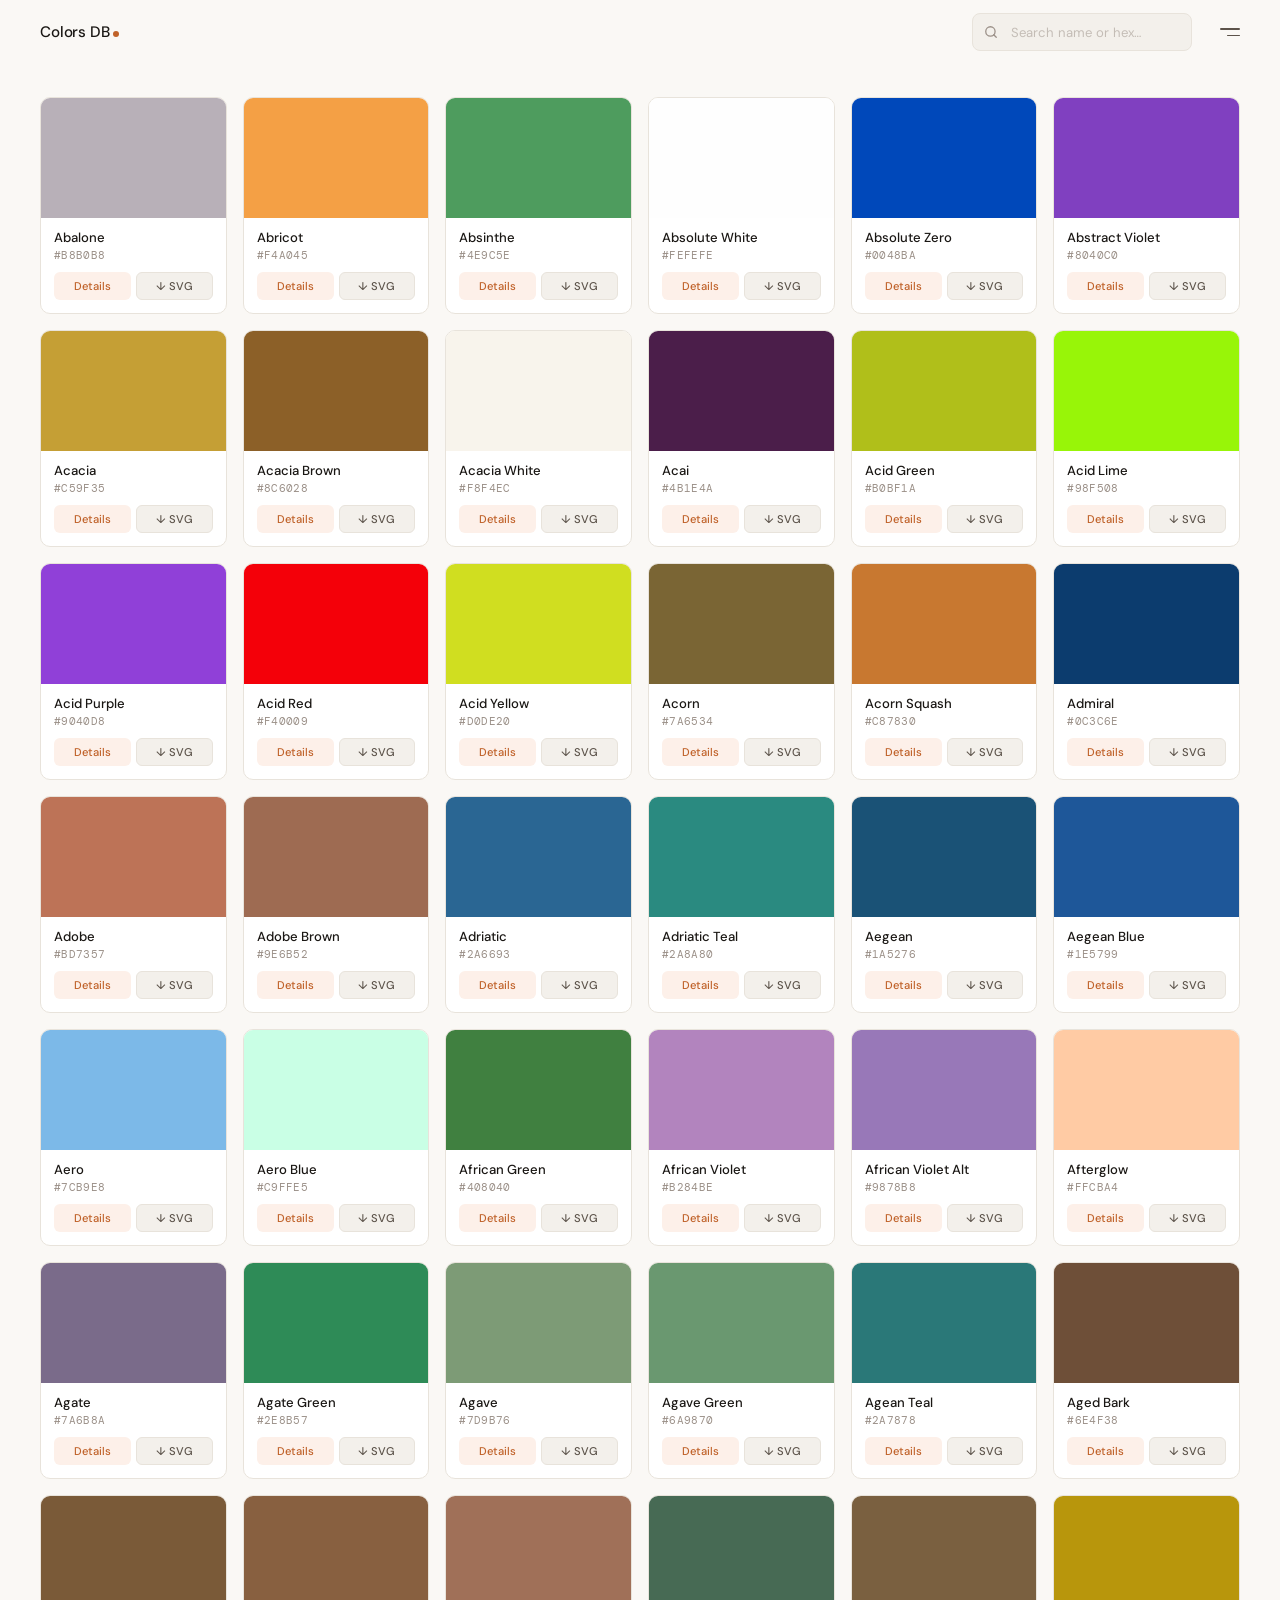
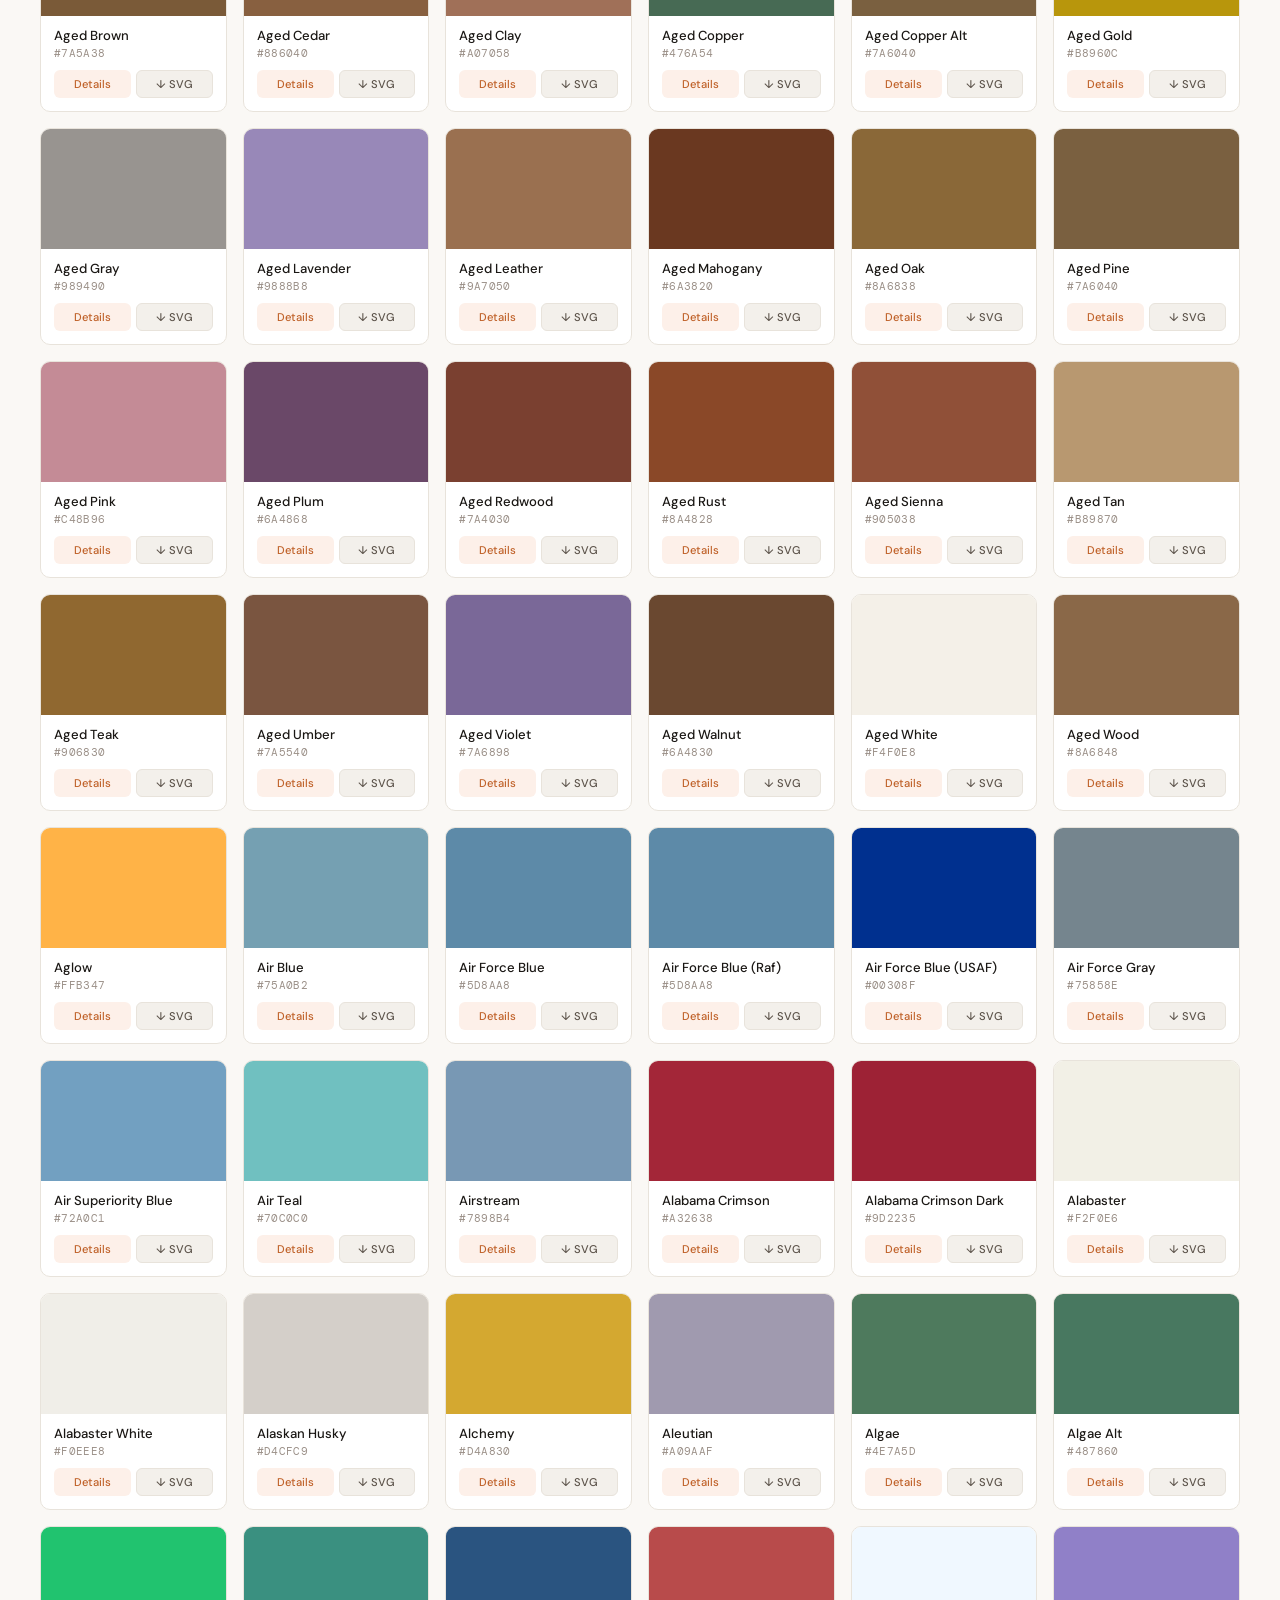
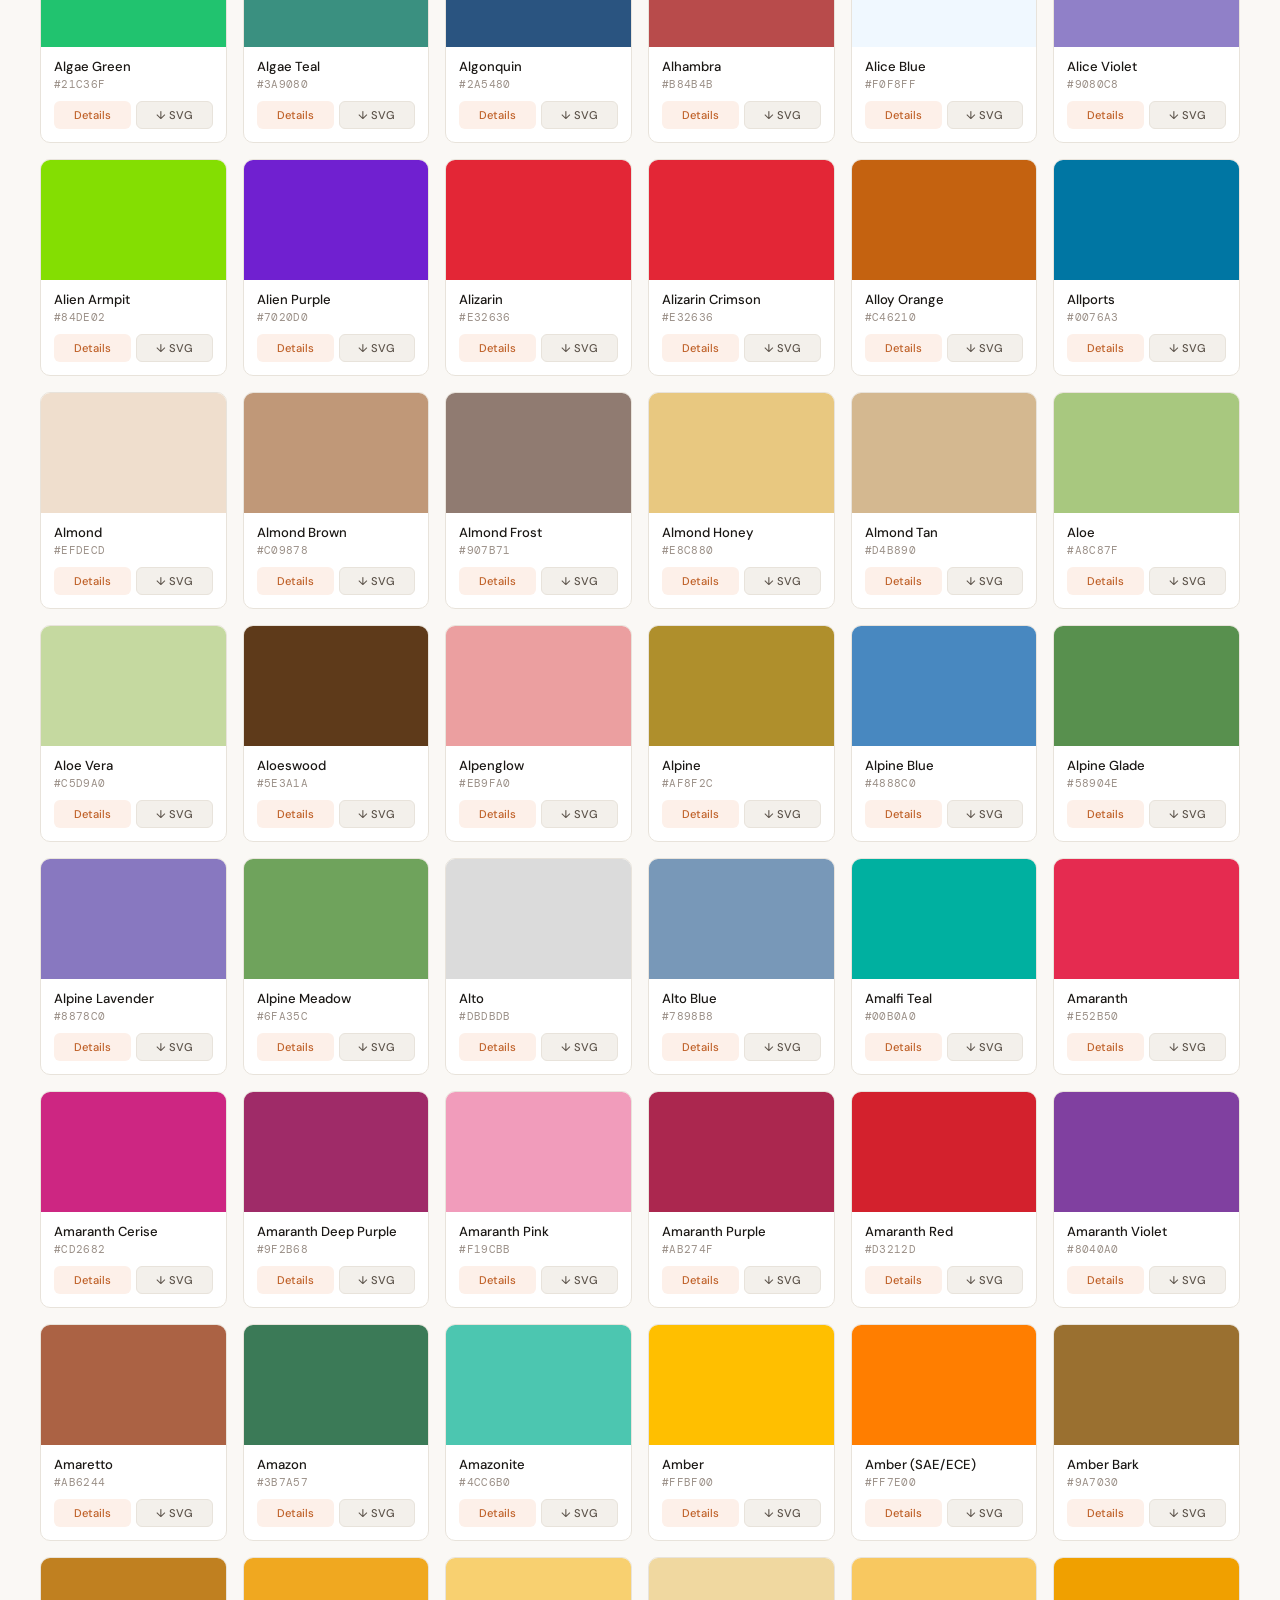
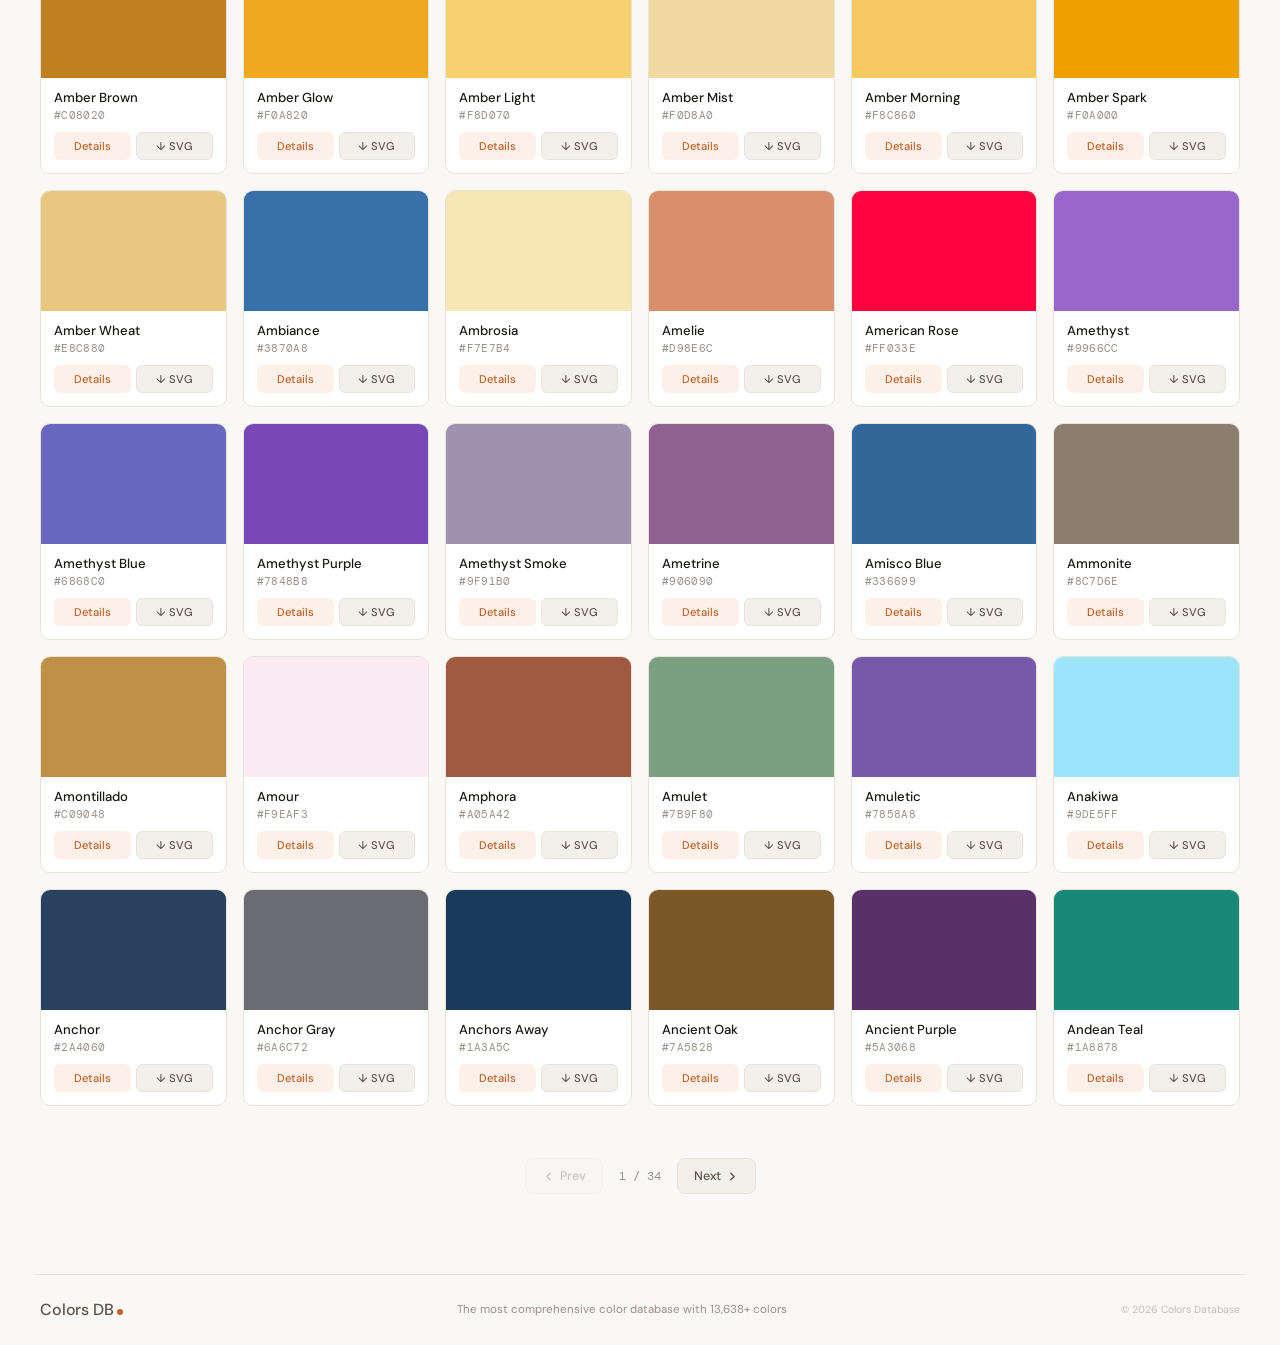
==== commit fa19ab7b: "seo" ====
--- a/index.html
+++ b/index.html
@@ -4,8 +4,154 @@
 <head>
     <meta charset="UTF-8" />
     <meta name="viewport" content="width=device-width, initial-scale=1.0" />
-    <link rel="icon" type="image/svg+xml" href="/logo.svg" />
-    <title>Chromatica — Color Reference</title>
+    <meta name="description"
+        content="Colors Database - Explore, search, and download 13,638+ color palettes. Find perfect colors by name, hex code, RGB values. Free color reference tool for designers and developers." />
+    <meta name="keywords"
+        content="color database, color palette, hex colors, RGB colors, color finder, color search, color reference, design colors, web colors" />
+    <meta name="author" content="Colors Database" />
+    <meta name="theme-color" content="#faf8f5" />
+    <meta name="apple-mobile-web-app-capable" content="yes" />
+    <meta name="apple-mobile-web-app-status-bar-style" content="default" />
+
+    <!-- Open Graph / Facebook -->
+    <meta property="og:type" content="website" />
+    <meta property="og:url" content="https://colorsdatabase.vercel.app/" />
+    <meta property="og:title" content="Colors Database - 13,638+ Color Palettes & Reference Tool" />
+    <meta property="og:description"
+        content="Explore, search, and download 13,638+ color palettes. Find perfect colors by name, hex code, RGB values. Free color reference tool for designers and developers." />
+    <meta property="og:image" content="https://colorsdatabase.vercel.app/og-image.png" />
+    <meta property="og:image:type" content="image/png" />
+    <meta property="og:image:width" content="1200" />
+    <meta property="og:image:height" content="630" />
+
+    <!-- Twitter Card -->
+    <meta name="twitter:card" content="summary_large_image" />
+    <meta name="twitter:url" content="https://colorsdatabase.vercel.app/" />
+    <meta name="twitter:title" content="Colors Database - Color Reference Tool" />
+    <meta name="twitter:description" content="Search 13,638+ colors. Export as SVG, CSS, JSON, and more." />
+    <meta name="twitter:image" content="https://colorsdatabase.vercel.app/og-image.png" />
+
+    <!-- Additional SEO -->
+    <meta name="robots" content="index, follow, max-snippet:-1, max-image-preview:large, max-video-preview:-1" />
+    <meta name="revisit-after" content="7 days" />
+    <meta name="language" content="English" />
+    <meta name="distribution" content="global" />
+    <meta name="rating" content="general" />
+    <meta name="googlebot" content="index, follow, max-snippet:-1, max-image-preview:large, max-video-preview:-1" />
+    <link rel="sitemap" type="application/xml" href="/sitemap.xml" />
+    <link rel="alternate" hreflang="en" href="https://colorsdatabase.vercel.app" />
+    <link rel="manifest" href="/manifest.json" />
+    <meta name="mobile-web-app-capable" content="yes" />
+
+    <!-- Favicons - Complete Suite -->
+    <link rel="icon" type="image/x-icon" href="/favicon/favicon.ico" />
+    <link rel="icon" type="image/png" sizes="96x96" href="/favicon/favicon-96x96.png" />
+    <link rel="icon" type="image/svg+xml" href="/favicon/favicon.svg" />
+    <link rel="apple-touch-icon" href="/favicon/apple-touch-icon.png" />
+    <link rel="manifest" href="/favicon/site.webmanifest" />
+    <meta name="msapplication-config" content="/favicon/browserconfig.xml" />
+    <meta name="msapplication-TileColor" content="#faf8f5" />
+    <meta name="theme-color" content="#c0622a" />
+
+    <link rel="canonical" href="https://colorsdatabase.vercel.app" />
+    <title>Colors Database - 13,638+ Color Palettes & Reference Tool</title>
+
+    <!-- JSON-LD Schema Markup for Google Rich Results -->
+    <script type="application/ld+json">
+    {
+      "@context": "https://schema.org",
+      "@type": "WebApplication",
+      "name": "Colors Database",
+      "description": "The most comprehensive color database with 13,638+ color palettes. Search, explore, and export colors in multiple formats.",
+      "url": "https://colorsdatabase.vercel.app",
+      "applicationCategory": "DesignApplication",
+      "offers": {
+        "@type": "Offer",
+        "price": "0",
+        "priceCurrency": "INR"
+      },
+      "image": "https://colorsdatabase.vercel.app/og-image.png",
+      "screenshot": "https://colorsdatabase.vercel.app/og-image.png",
+      "operatingSystem": "Web"
+    }
+    </script>
+
+    <!-- Organization Schema -->
+    <script type="application/ld+json">
+    {
+      "@context": "https://schema.org",
+      "@type": "Organization",
+      "name": "Colors Database",
+      "url": "https://colorsdatabase.vercel.app",
+      "logo": "https://colorsdatabase.vercel.app/logo.svg",
+      "description": "Comprehensive online color database and reference tool for designers and developers",
+      "sameAs": []
+    }
+    </script>
+
+    <!-- FAQPage Schema for FAQ -->
+    <script type="application/ld+json">
+    {
+      "@context": "https://schema.org",
+      "@type": "FAQPage",
+      "mainEntity": [
+        {
+          "@type": "Question",
+          "name": "How many colors are in the Colors Database?",
+          "acceptedAnswer": {
+            "@type": "Answer",
+            "text": "Colors Database contains 13,638+ carefully curated color palettes with hex codes, RGB values, and HSL values."
+          }
+        },
+        {
+          "@type": "Question",
+          "name": "Can I export colors in different formats?",
+          "acceptedAnswer": {
+            "@type": "Answer",
+            "text": "Yes! You can export colors as HEX, RGB, HSL, CSS variables, JSON, CSV, C code, XML, and SVG formats."
+          }
+        },
+        {
+          "@type": "Question",
+          "name": "Is Colors Database free to use?",
+          "acceptedAnswer": {
+            "@type": "Answer",
+            "text": "Yes, Colors Database is completely free to use. You can search, view, and export colors without any restrictions."
+          }
+        },
+        {
+          "@type": "Question",
+          "name": "Can I search colors by name or hex code?",
+          "acceptedAnswer": {
+            "@type": "Answer",
+            "text": "Yes! Search by color name, hex code, or color ID. Results are instant with multiple sorting options."
+          }
+        }
+      ]
+    }
+    </script>
+
+    <!-- BreadcrumbList Schema -->
+    <script type="application/ld+json">
+    {
+      "@context": "https://schema.org",
+      "@type": "BreadcrumbList",
+      "itemListElement": [
+        {
+          "@type": "ListItem",
+          "position": 1,
+          "name": "Home",
+          "item": "https://colorsdatabase.vercel.app"
+        },
+        {
+          "@type": "ListItem",
+          "position": 2,
+          "name": "Color Database",
+          "item": "https://colorsdatabase.vercel.app"
+        }
+      ]
+    }
+    </script>
     <link
         href="https://fonts.googleapis.com/css2?family=DM+Sans:ital,opsz,wght@0,9..40,300;0,9..40,400;0,9..40,500;1,9..40,300&family=Lora:ital,wght@0,400;0,500;1,400&family=DM+Mono:wght@300;400&display=swap"
         rel="stylesheet" />
@@ -126,7 +272,7 @@
 
         .logo-word {
             font-family: 'DM Sans', sans-serif;
-            font-size: 1.05rem;
+            font-size: 0.95rem;
             font-weight: 500;
             color: var(--text);
             letter-spacing: -0.01em;
@@ -1177,7 +1323,7 @@
     <header>
         <div class="header-inner">
             <a class="logo" href="#">
-                <span class="logo-word">Chromatica</span><span class="logo-dot" id="logo-dot"></span>
+                <span class="logo-word">Colors DB</span><span class="logo-dot" id="logo-dot"></span>
             </a>
 
             <div class="hdr-spacer"></div>
@@ -1318,17 +1464,12 @@
     <!-- ── FOOTER ─────────────────────────────────────────────────────────── -->
     <footer>
         <a class="logo ft-brand-logo" href="#">
-            <span class="logo-word">Chromatica</span><span class="logo-dot"></span>
+            <span class="logo-word">Colors DB</span><span class="logo-dot"></span>
         </a>
         <div class="ft-credit">
-            <span> Designed with help of <strong>Claude</strong></span>
-            <svg xmlns="http://www.w3.org/2000/svg" width="13" height="13" fill="#D77655" class="bi bi-claude"
-                viewBox="0 0 16 16">
-                <path
-                    d="m3.127 10.604 3.135-1.76.053-.153-.053-.085H6.11l-.525-.032-1.791-.048-1.554-.065-1.505-.08-.38-.081L0 7.832l.036-.234.32-.214.455.04 1.009.069 1.513.105 1.097.064 1.626.17h.259l.036-.105-.089-.065-.068-.064-1.566-1.062-1.695-1.121-.887-.646-.48-.327-.243-.306-.104-.67.435-.48.585.04.15.04.593.456 1.267.981 1.654 1.218.242.202.097-.068.012-.049-.109-.181-.9-1.626-.96-1.655-.428-.686-.113-.411a2 2 0 0 1-.068-.484l.496-.674L4.446 0l.662.089.279.242.411.94.666 1.48 1.033 2.014.302.597.162.553.06.17h.105v-.097l.085-1.134.157-1.392.154-1.792.052-.504.25-.605.497-.327.387.186.319.456-.045.294-.19 1.23-.37 1.93-.243 1.29h.142l.161-.16.654-.868 1.097-1.372.484-.545.565-.601.363-.287h.686l.505.751-.226.775-.707.895-.585.759-.839 1.13-.524.904.048.072.125-.012 1.897-.403 1.024-.186 1.223-.21.553.258.06.263-.218.536-1.307.323-1.533.307-2.284.54-.028.02.032.04 1.029.098.44.024h1.077l2.005.15.525.346.315.424-.053.323-.807.411-3.631-.863-.872-.218h-.12v.073l.726.71 1.331 1.202 1.667 1.55.084.383-.214.302-.226-.032-1.464-1.101-.565-.497-1.28-1.077h-.084v.113l.295.432 1.557 2.34.08.718-.112.234-.404.141-.444-.08-.911-1.28-.94-1.44-.759-1.291-.093.053-.448 4.821-.21.246-.484.186-.403-.307-.214-.496.214-.98.258-1.28.21-1.016.19-1.263.112-.42-.008-.028-.092.012-.953 1.307-1.448 1.957-1.146 1.227-.274.109-.477-.247.045-.44.266-.39 1.586-2.018.956-1.25.617-.723-.004-.105h-.036l-4.212 2.736-.75.096-.324-.302.04-.496.154-.162 1.267-.871z" />
-            </svg>
+            <span>The most comprehensive color database with 13,638+ colors</span>
         </div>
-        <span class="ft-copy">© 2026 Chromatica</span>
+        <span class="ft-copy">© 2026 Colors Database</span>
     </footer>
 
     <!-- ── MODAL ──────────────────────────────────────────────────────────── -->
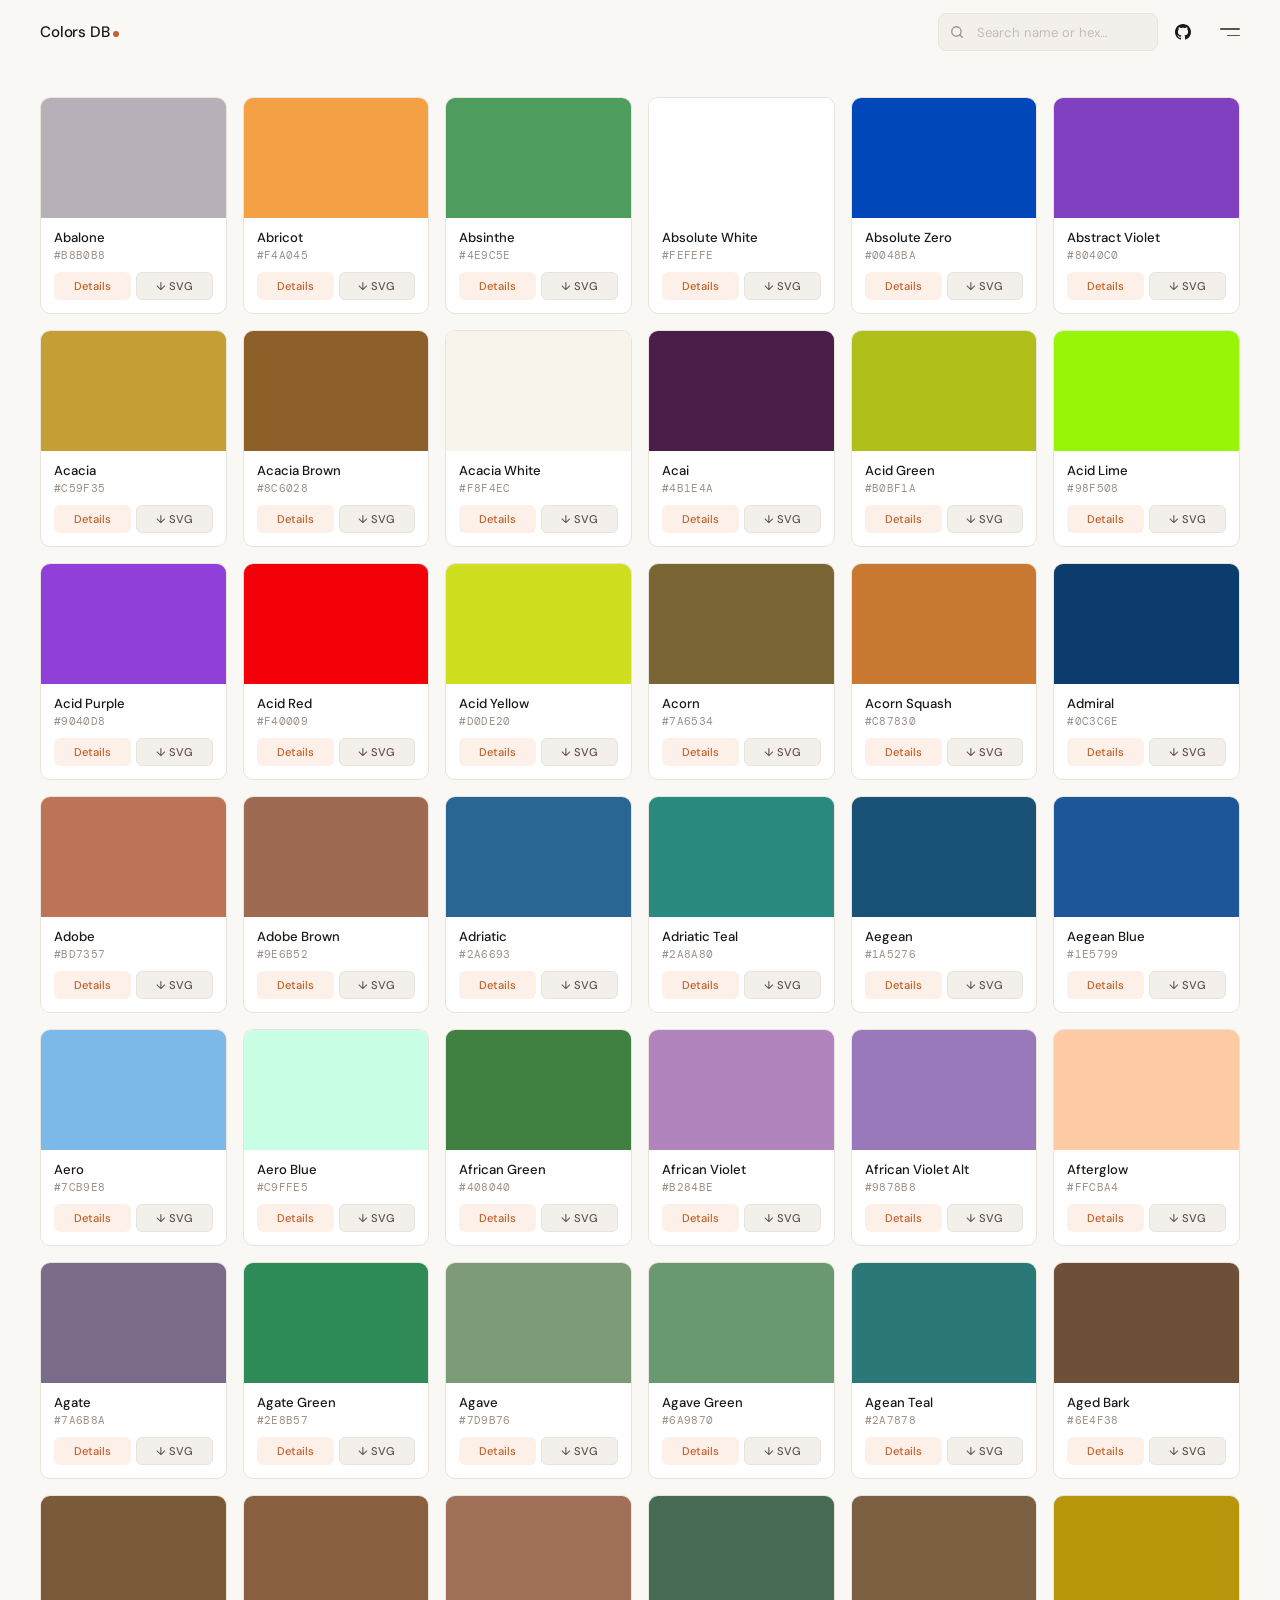
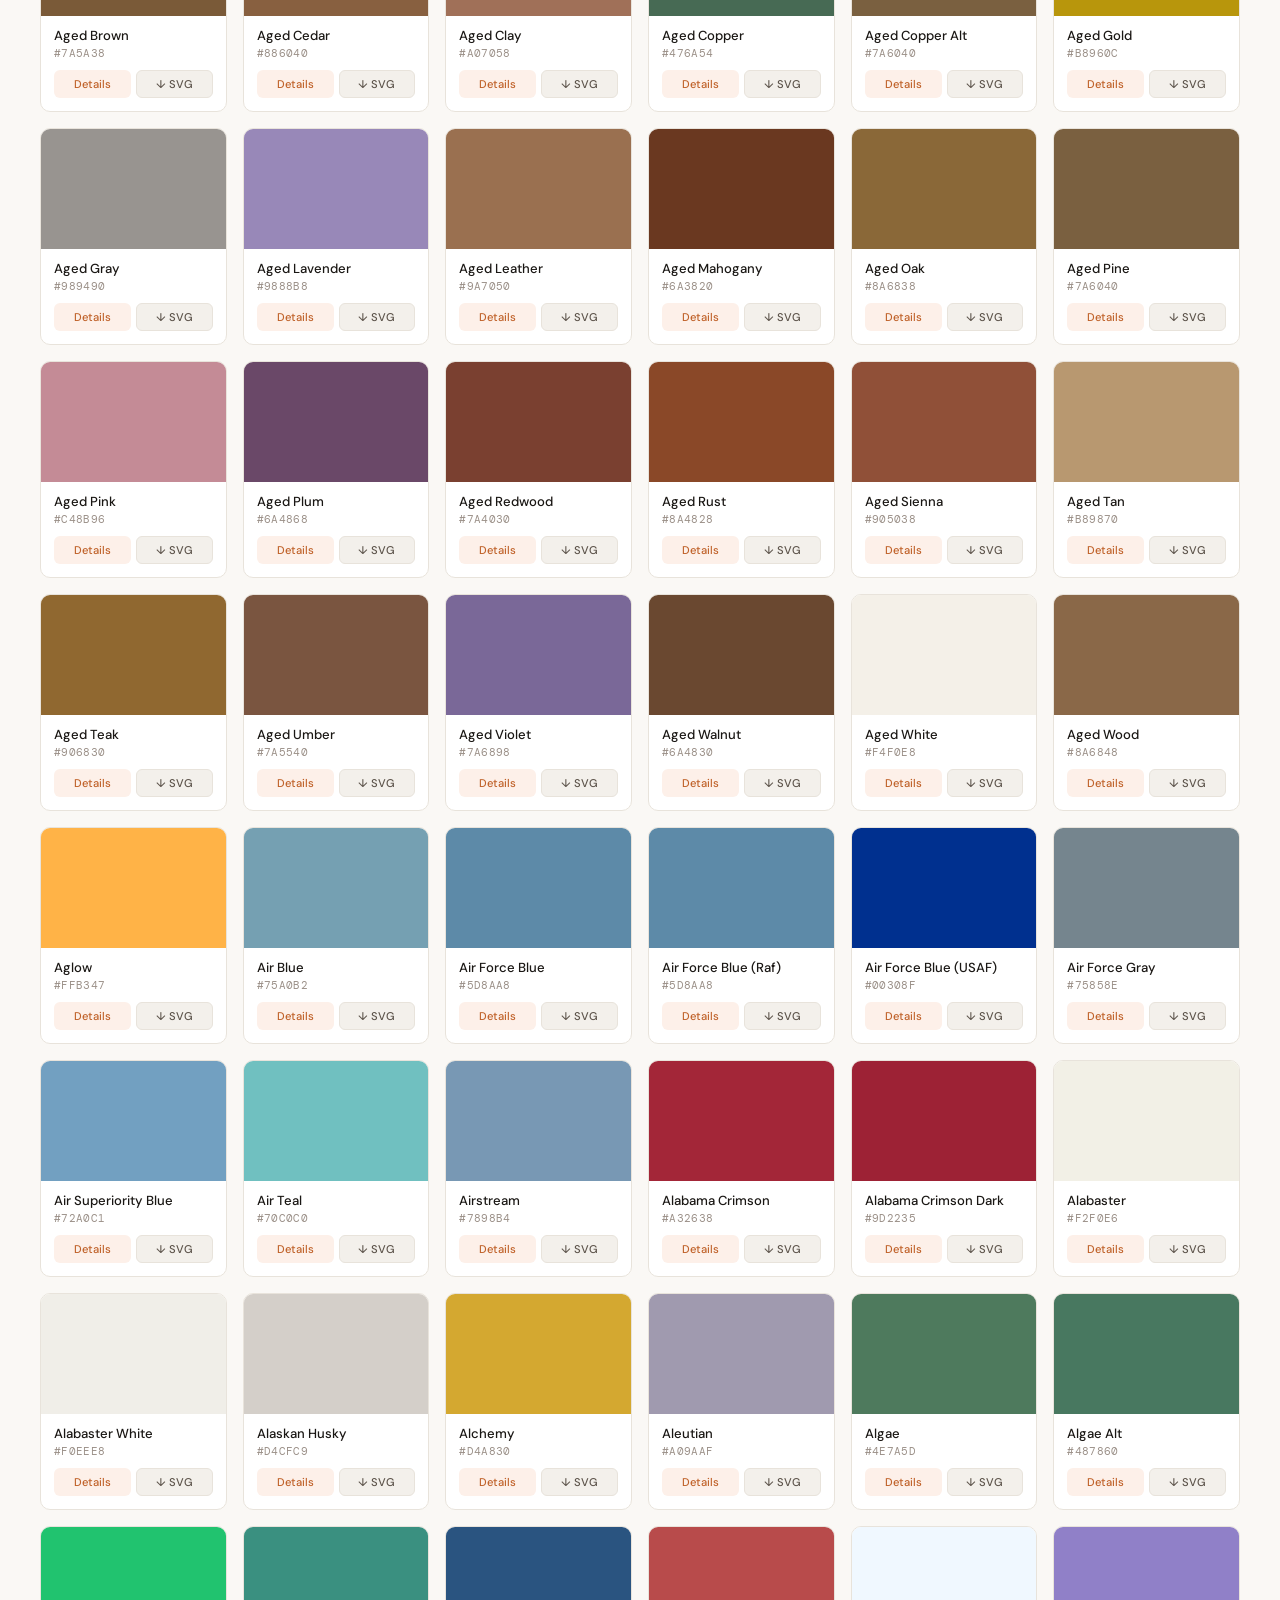
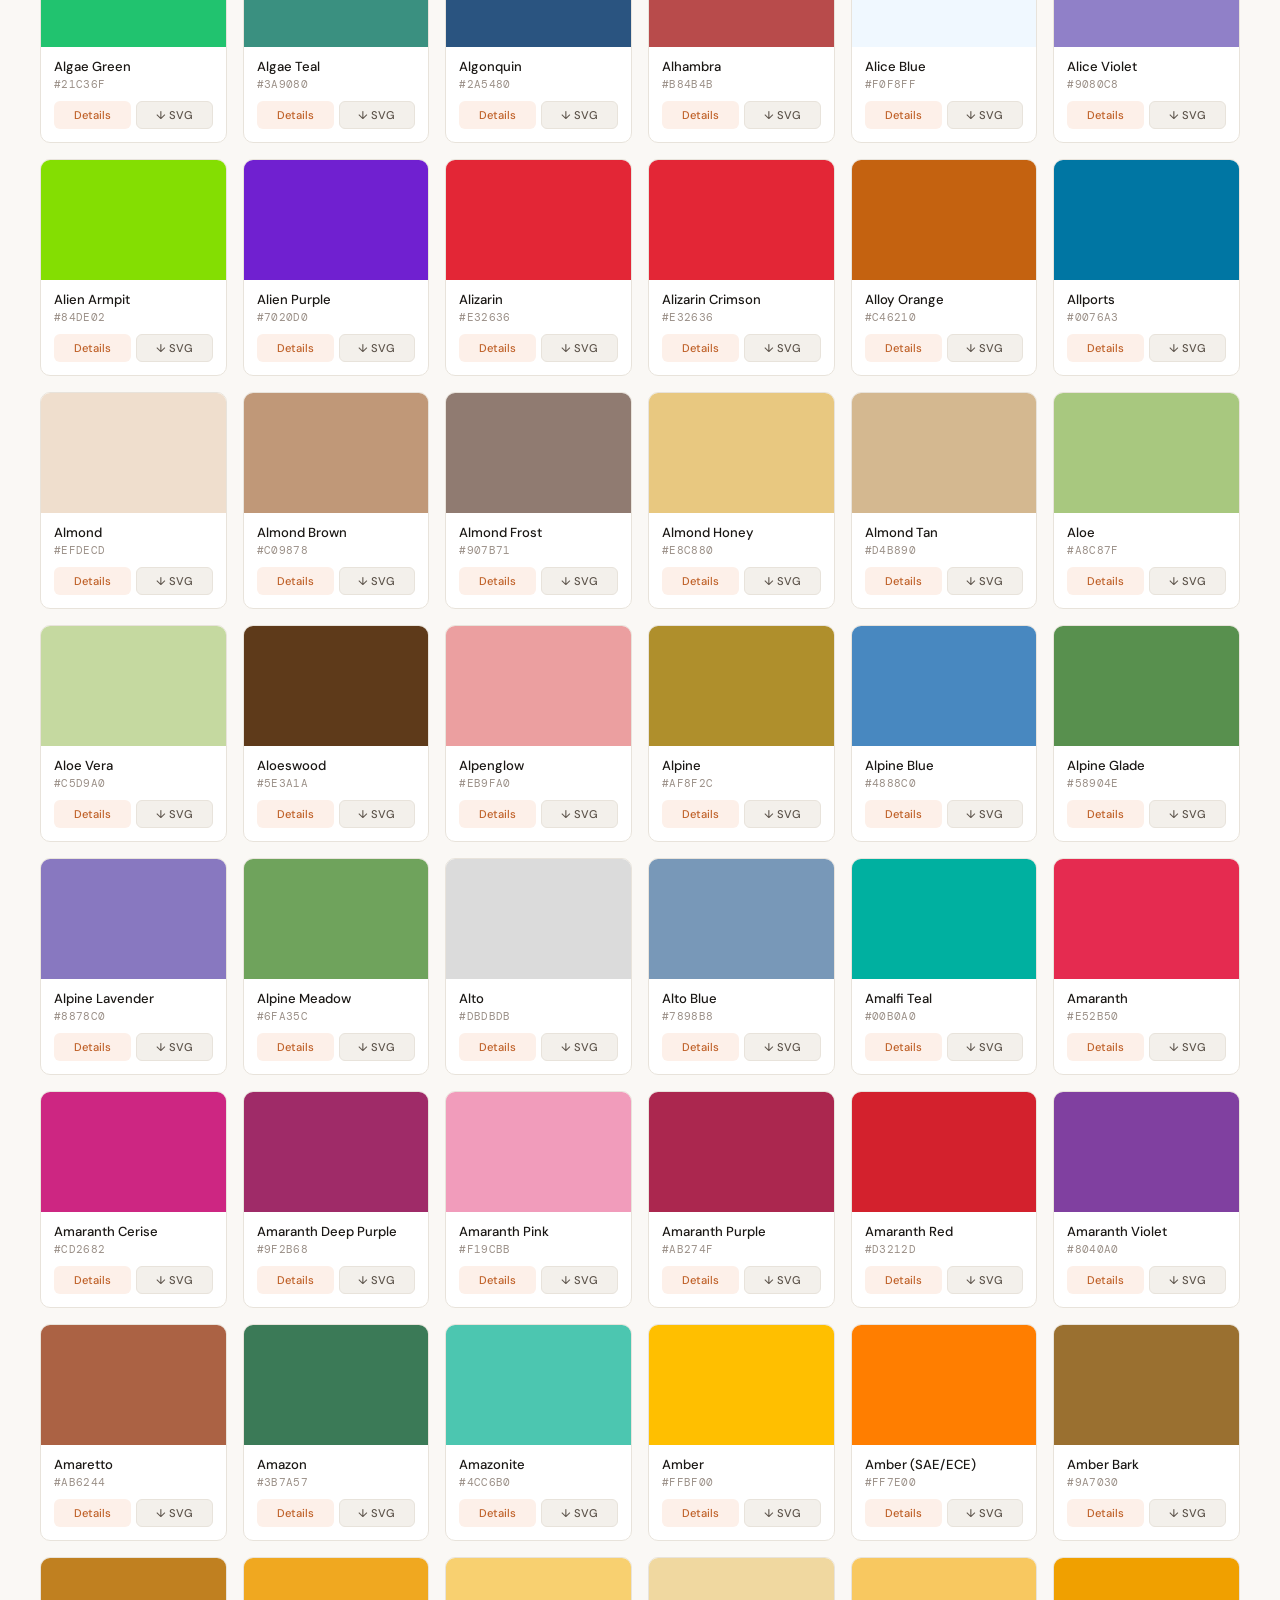
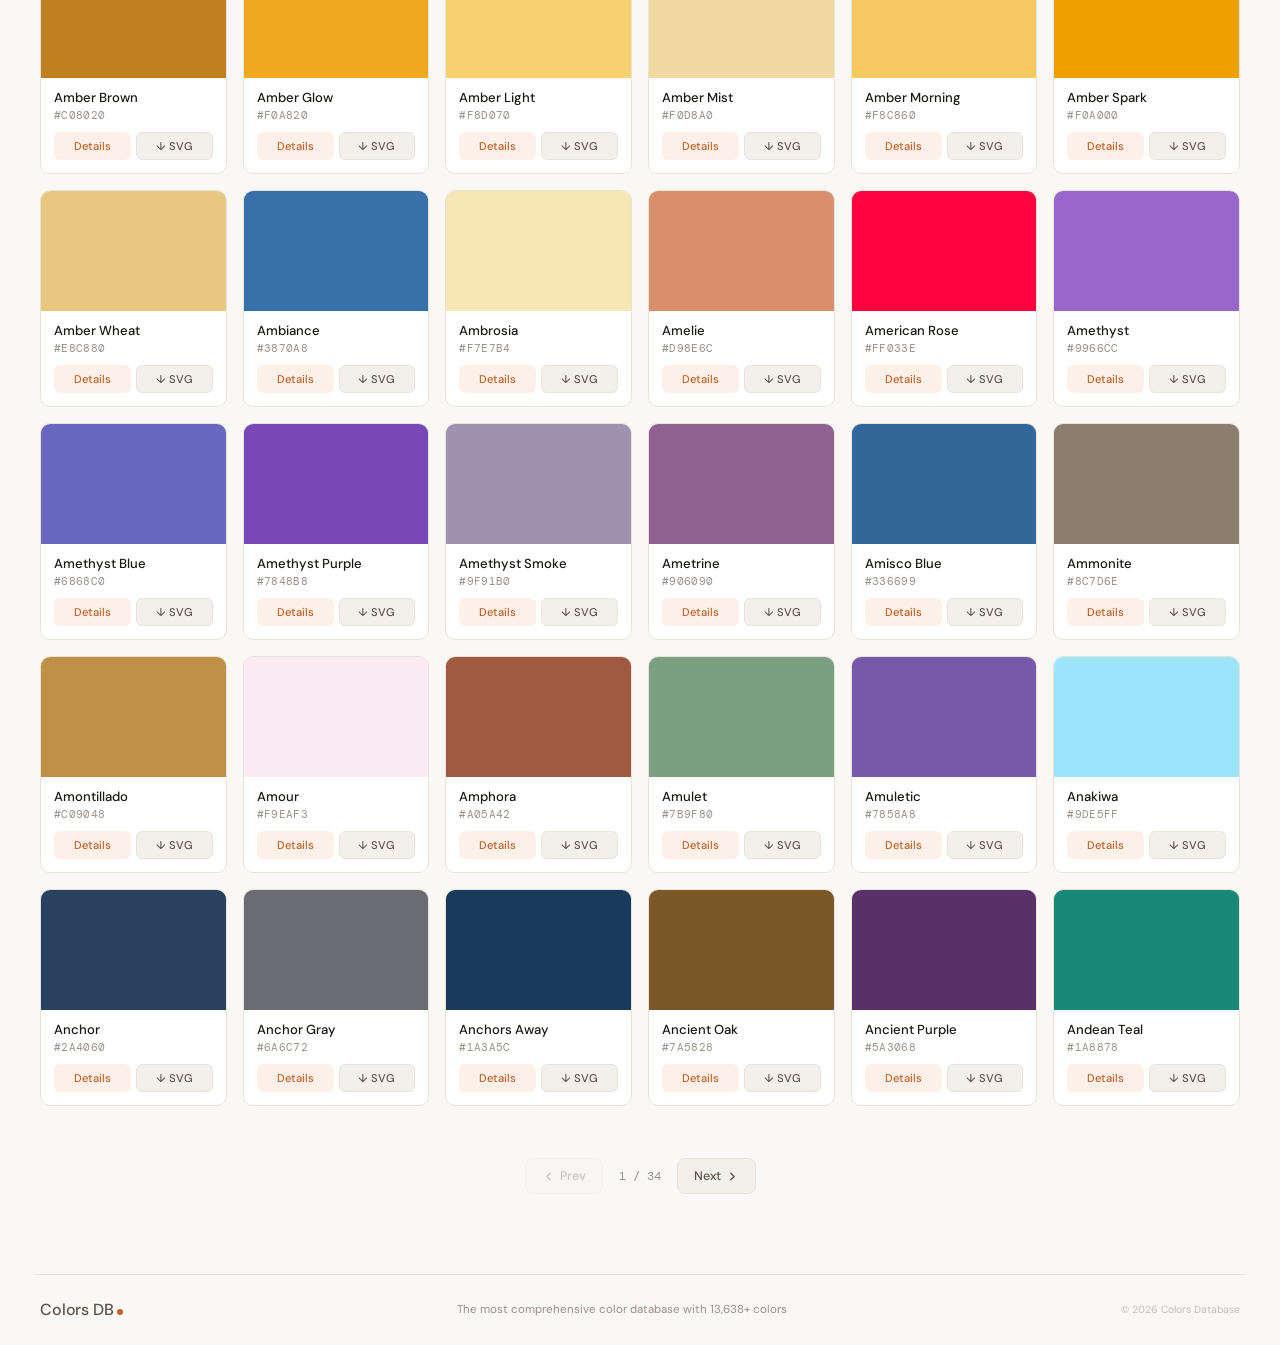
==== commit 902777d6: "add github icons" ====
--- a/index.html
+++ b/index.html
@@ -254,7 +254,7 @@
         .header-inner {
             display: flex;
             align-items: center;
-            gap: 16px;
+            gap: 8px;
             max-width: 1440px;
             margin: 0 auto;
             padding: 0 40px;
@@ -399,6 +399,23 @@
             color: #fff;
         }
 
+        /* GitHub Icon */
+        .github-icon {
+            width: 34px;
+            height: 34px;
+            display: flex;
+            align-items: center;
+            justify-content: center;
+            color: var(--text1);
+            text-decoration: none;
+            transition: color 0.18s;
+            flex-shrink: 0;
+        }
+
+        .github-icon:hover {
+            color: var(--text);
+        }
+
         .view-group {
             display: flex;
             border: 1px solid var(--border);
@@ -697,6 +714,18 @@
             border-color: var(--accent);
             color: #fff;
         }
+
+        /* Desktop (min-width: 961px) */
+        @media (min-width: 961px) {
+            .hdr-controls {
+                display: flex !important;
+            }
+
+            .stat-label {
+                display: block;
+            }
+        }
+
 
         /* ── EMPTY ───────────────────────────────────────────────────────── */
         #no-results {
@@ -1217,14 +1246,17 @@
             }
         }
 
+
+
         @media (max-width: 640px) {
 
             /* 2-row mobile header */
             .header-inner {
                 display: grid;
                 grid-template-areas:
-                    "logo  logo  ham"
-                    "srch  srch  srch";
+                    "logo  logo  github  ham"
+                    "srch  srch  srch  srch";
+                grid-template-columns: auto 1fr auto auto;
                 grid-template-columns: auto 1fr auto;
                 grid-template-rows: 52px auto;
                 align-items: center;
@@ -1337,6 +1369,15 @@
                 </svg>
                 <input id="search" type="text" placeholder="Search name or hex…" autocomplete="off" />
             </div>
+
+            <!-- GitHub Icon -->
+            <a href="https://github.com/devchauhann/colors-database" target="_blank" rel="noopener noreferrer" class="github-icon" title="GitHub"
+                aria-label="GitHub">
+                <svg width="16" height="16" viewBox="0 0 24 24" fill="currentColor">
+                    <path
+                        d="M12 0c-6.626 0-12 5.373-12 12 0 5.302 3.438 9.8 8.207 11.387.599.111.793-.261.793-.577v-2.234c-3.338.726-4.033-1.416-4.033-1.416-.546-1.387-1.333-1.756-1.333-1.756-1.089-.745.083-.729.083-.729 1.205.084 1.839 1.237 1.839 1.237 1.07 1.834 2.807 1.304 3.492.997.107-.775.418-1.305.762-1.604-2.665-.305-5.467-1.334-5.467-5.931 0-1.311.469-2.381 1.236-3.221-.124-.303-.535-1.524.117-3.176 0 0 1.008-.322 3.301 1.23.957-.266 1.983-.399 3.003-.404 1.02.005 2.047.138 3.006.404 2.291-1.552 3.297-1.23 3.297-1.23.653 1.653.242 2.874.118 3.176.77.84 1.235 1.911 1.235 3.221 0 4.609-2.807 5.624-5.479 5.921.43.372.823 1.102.823 2.222v 3.293c0 .319.192.694.801.576 4.765-1.589 8.199-6.086 8.199-11.386 0-6.627-5.373-12-12-12z" />
+                </svg>
+            </a>
 
             <!-- Desktop controls (hidden on mobile) -->
             <div class="hdr-controls" id="hdr-controls">
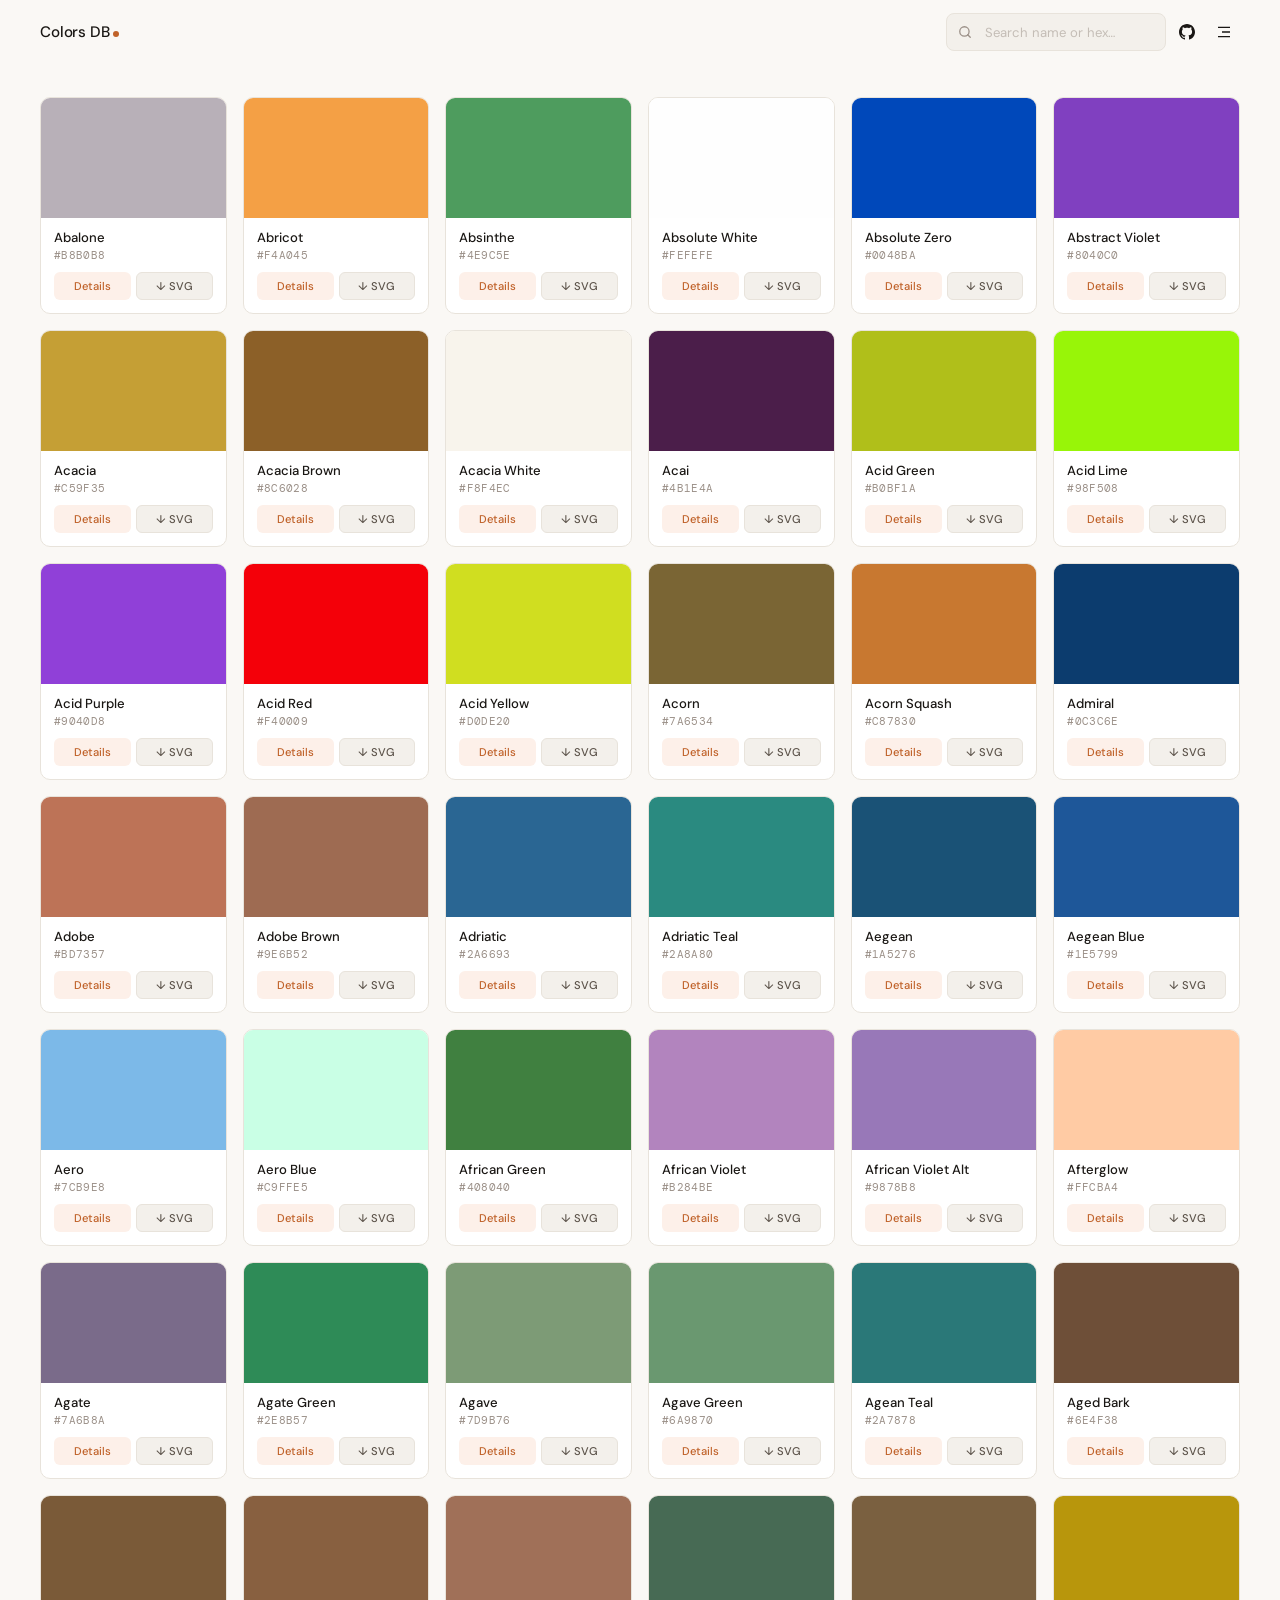
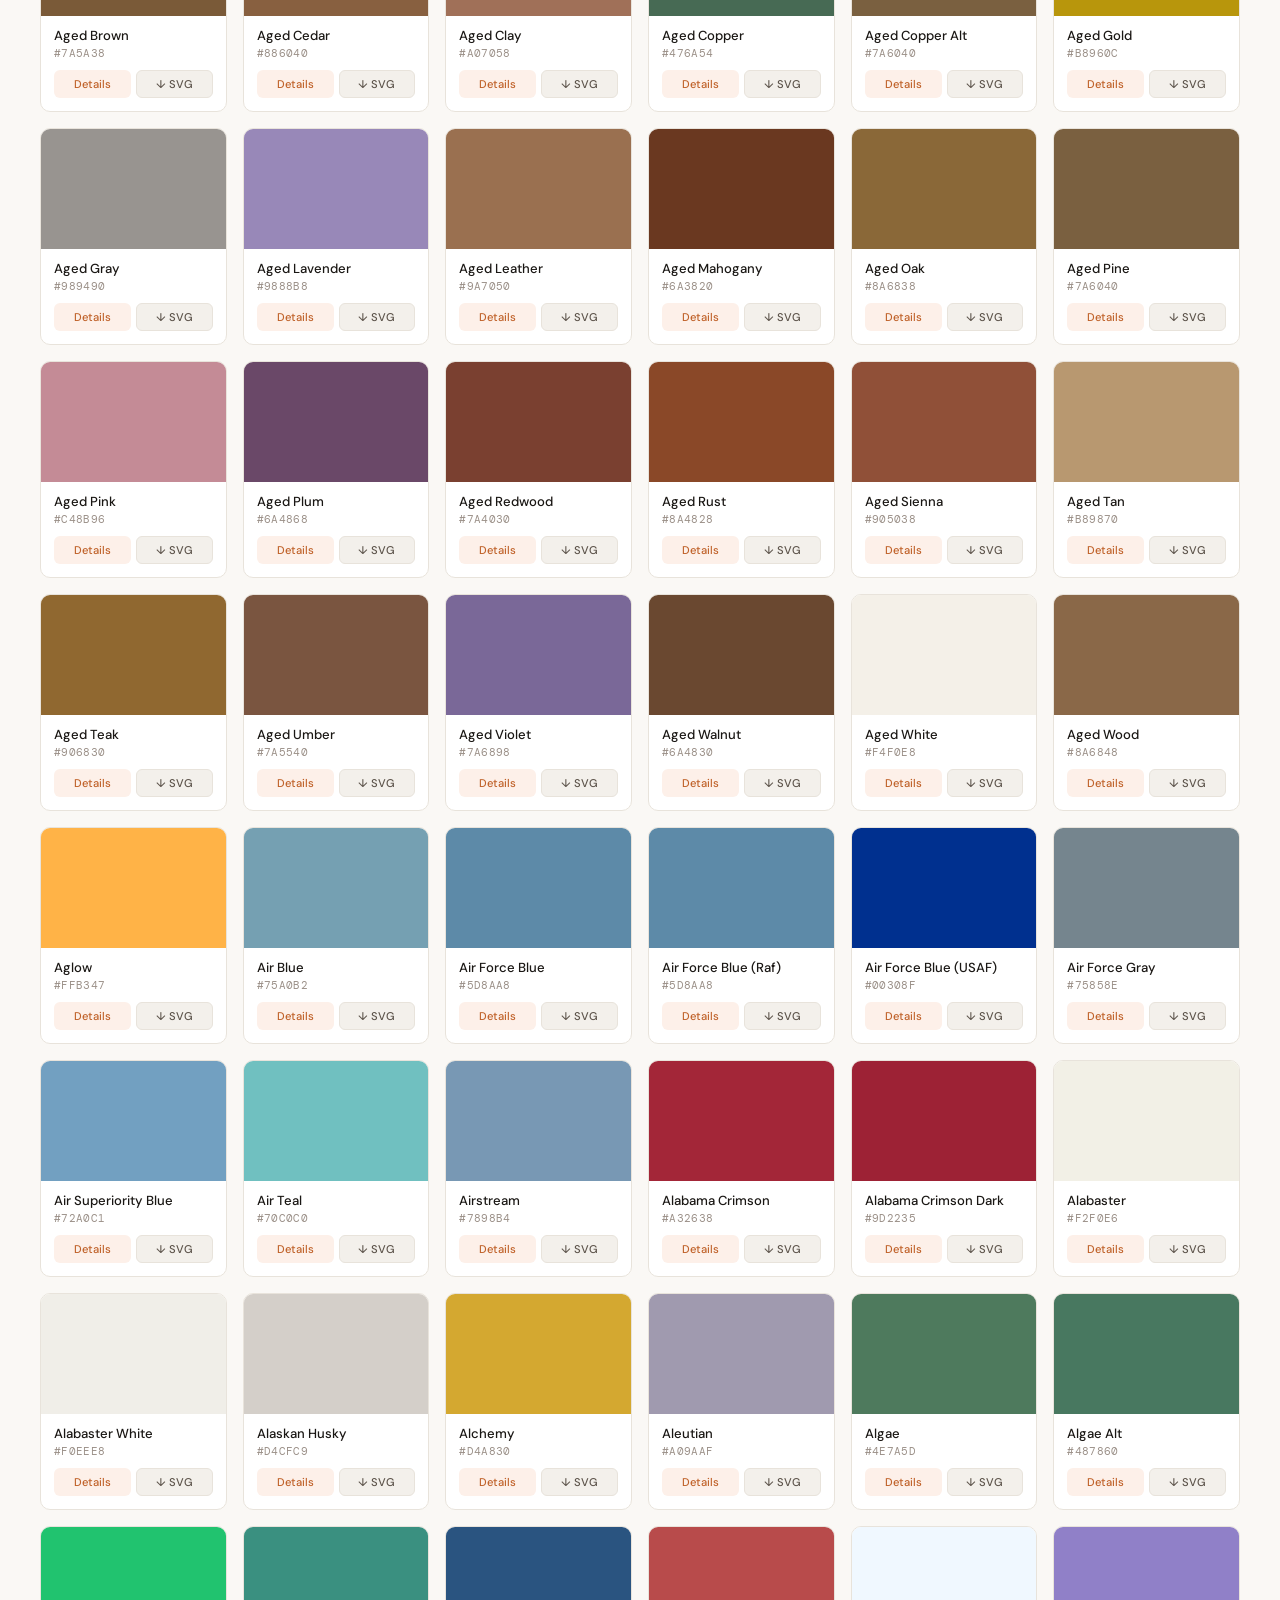
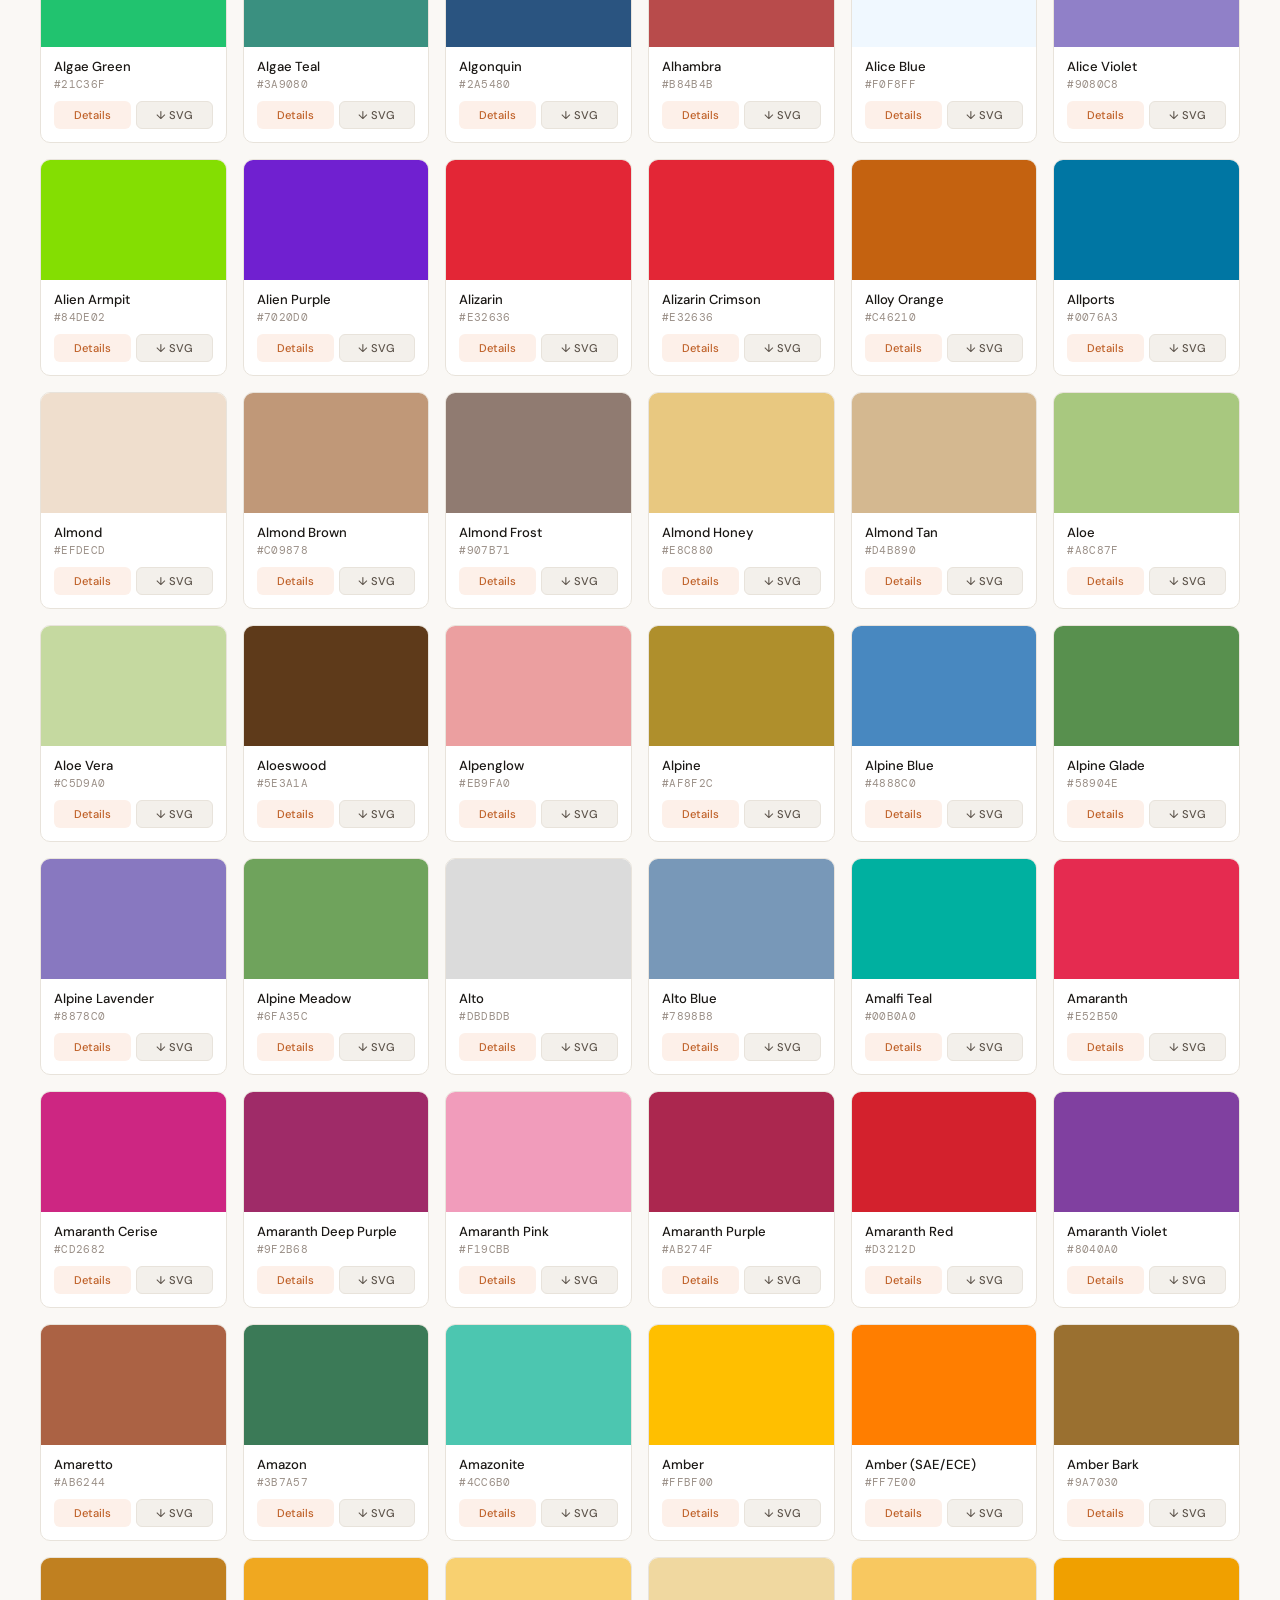
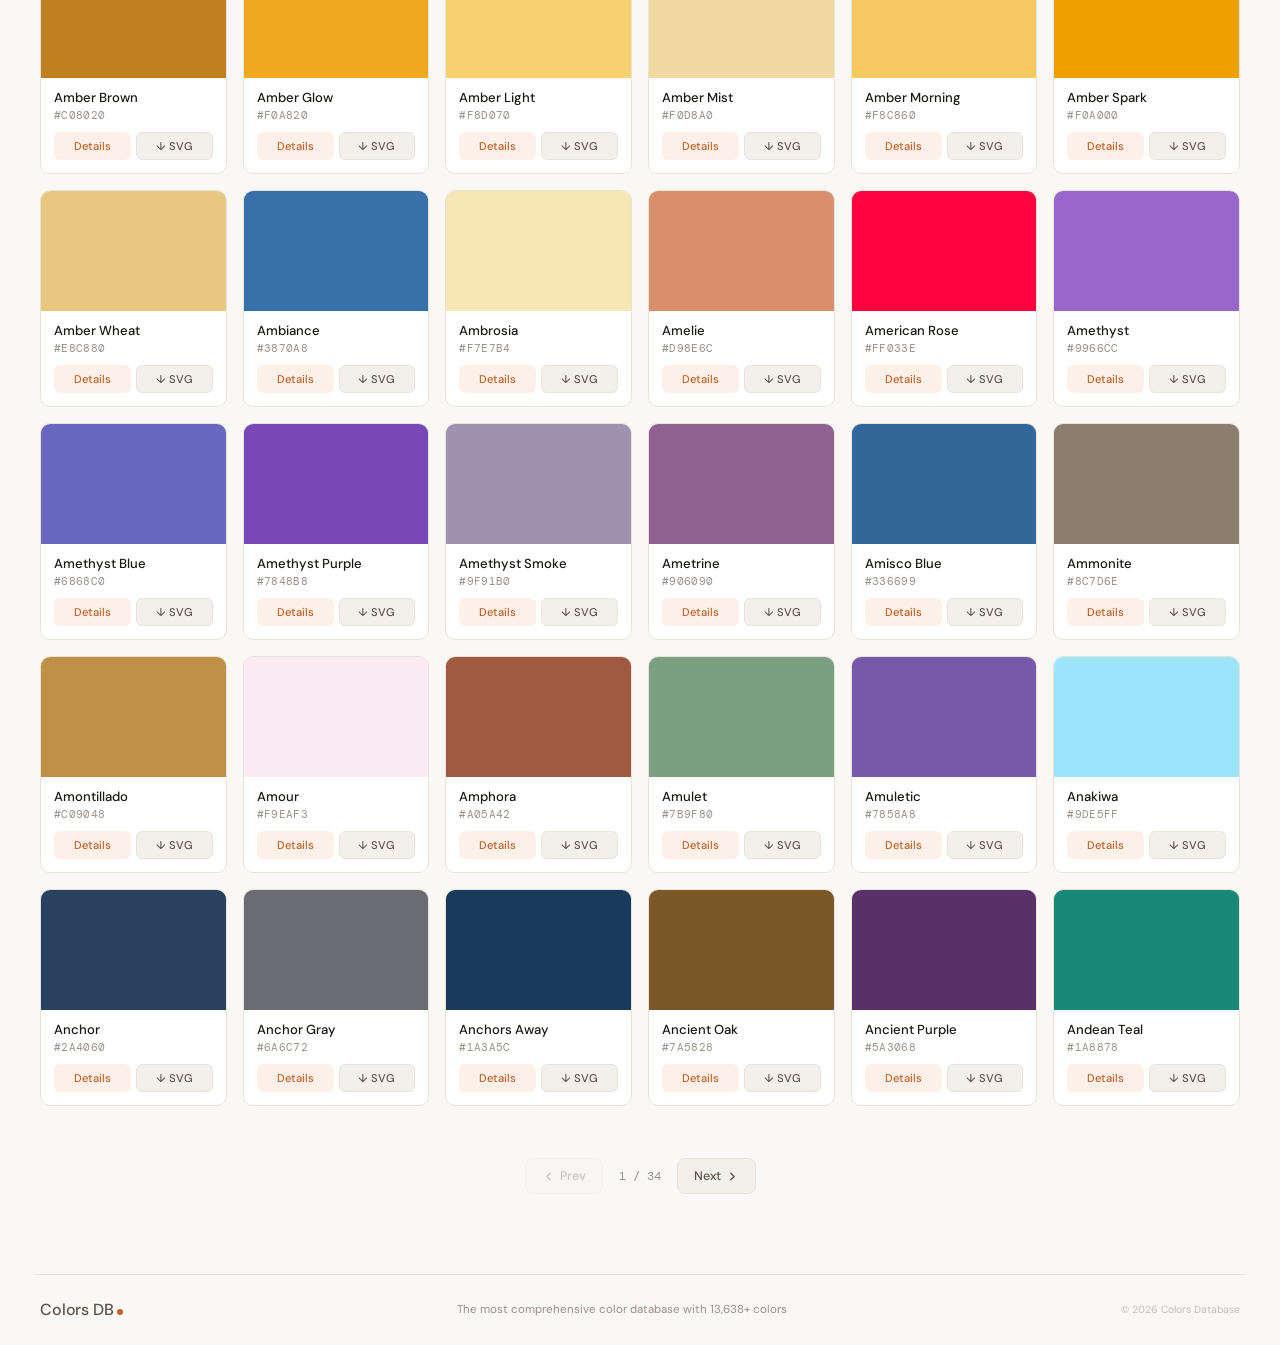
==== commit 990982e2: "fix hambruger" ====
--- a/index.html
+++ b/index.html
@@ -42,6 +42,8 @@
     <link rel="alternate" hreflang="en" href="https://colorsdatabase.vercel.app" />
     <link rel="manifest" href="/manifest.json" />
     <meta name="mobile-web-app-capable" content="yes" />
+
+    <meta name="google-site-verification" content="1VjW1WG2tqcighK2cBffin7MDlerrxSVLXXPwaYVjXc" />
 
     <!-- Favicons - Complete Suite -->
     <link rel="icon" type="image/x-icon" href="/favicon/favicon.ico" />
@@ -254,7 +256,7 @@
         .header-inner {
             display: flex;
             align-items: center;
-            gap: 8px;
+            gap: 4px;
             max-width: 1440px;
             margin: 0 auto;
             padding: 0 40px;
@@ -1102,8 +1104,7 @@
             display: flex;
             flex-direction: column;
             justify-content: center;
-            align-items: flex-end;
-            gap: 5px;
+            align-items: center;
             width: 32px;
             height: 32px;
             background: transparent;
@@ -1111,40 +1112,21 @@
             cursor: pointer;
             flex-shrink: 0;
             padding: 0;
-        }
-
-        .ham-line {
-            display: block;
-            height: 1.5px;
-            background: var(--text2);
-            border-radius: 2px;
-            transition: background 0.18s, width 0.22s ease, opacity 0.18s;
-        }
-
-        /* two unequal lines */
-        .ham-line:first-child {
-            width: 20px;
-        }
-
-        .ham-line:last-child {
-            width: 13px;
-        }
-
-        .hamburger:hover .ham-line {
-            background: var(--text);
-        }
-
-        .hamburger.open .ham-line {
-            background: var(--accent);
-        }
-
-        /* when open, equalise widths slightly for visual feedback */
-        .hamburger.open .ham-line:first-child {
-            width: 18px;
-        }
-
-        .hamburger.open .ham-line:last-child {
-            width: 18px;
+            color: var(--text);
+            transition: color 0.18s;
+        }
+
+        .hamburger:hover {
+            color: var(--text);
+        }
+
+        .hamburger.open {
+            color: var(--accent);
+        }
+
+        .hamburger svg {
+            width: 16px;
+            height: 16px;
         }
 
         /* ── MOBILE SLIDE-DOWN MENU ──────────────────────────────────────── */
@@ -1371,8 +1353,8 @@
             </div>
 
             <!-- GitHub Icon -->
-            <a href="https://github.com/devchauhann/colors-database" target="_blank" rel="noopener noreferrer" class="github-icon" title="GitHub"
-                aria-label="GitHub">
+            <a href="https://github.com/devchauhann/colors-database" target="_blank" rel="noopener noreferrer"
+                class="github-icon" title="GitHub" aria-label="GitHub">
                 <svg width="16" height="16" viewBox="0 0 24 24" fill="currentColor">
                     <path
                         d="M12 0c-6.626 0-12 5.373-12 12 0 5.302 3.438 9.8 8.207 11.387.599.111.793-.261.793-.577v-2.234c-3.338.726-4.033-1.416-4.033-1.416-.546-1.387-1.333-1.756-1.333-1.756-1.089-.745.083-.729.083-.729 1.205.084 1.839 1.237 1.839 1.237 1.07 1.834 2.807 1.304 3.492.997.107-.775.418-1.305.762-1.604-2.665-.305-5.467-1.334-5.467-5.931 0-1.311.469-2.381 1.236-3.221-.124-.303-.535-1.524.117-3.176 0 0 1.008-.322 3.301 1.23.957-.266 1.983-.399 3.003-.404 1.02.005 2.047.138 3.006.404 2.291-1.552 3.297-1.23 3.297-1.23.653 1.653.242 2.874.118 3.176.77.84 1.235 1.911 1.235 3.221 0 4.609-2.807 5.624-5.479 5.921.43.372.823 1.102.823 2.222v 3.293c0 .319.192.694.801.576 4.765-1.589 8.199-6.086 8.199-11.386 0-6.627-5.373-12-12-12z" />
@@ -1418,8 +1400,11 @@
 
             <!-- Hamburger (mobile only) -->
             <button class="hamburger" id="hamburger" aria-label="Menu" aria-expanded="false">
-                <span class="ham-line"></span>
-                <span class="ham-line"></span>
+                <svg viewBox="0 0 16 16" fill="currentColor" xmlns="http://www.w3.org/2000/svg" width="18" height="18">
+                    <path
+                        d="M2 2.6666666666666665h12v1.3333333333333333H2V2.6666666666666665Zm4 4.666666666666666h8v1.3333333333333333H6v-1.3333333333333333Zm-4 4.666666666666666h12v1.3333333333333333H2v-1.3333333333333333Z"
+                        stroke-width="0.6667"></path>
+                </svg>
             </button>
         </div>
 
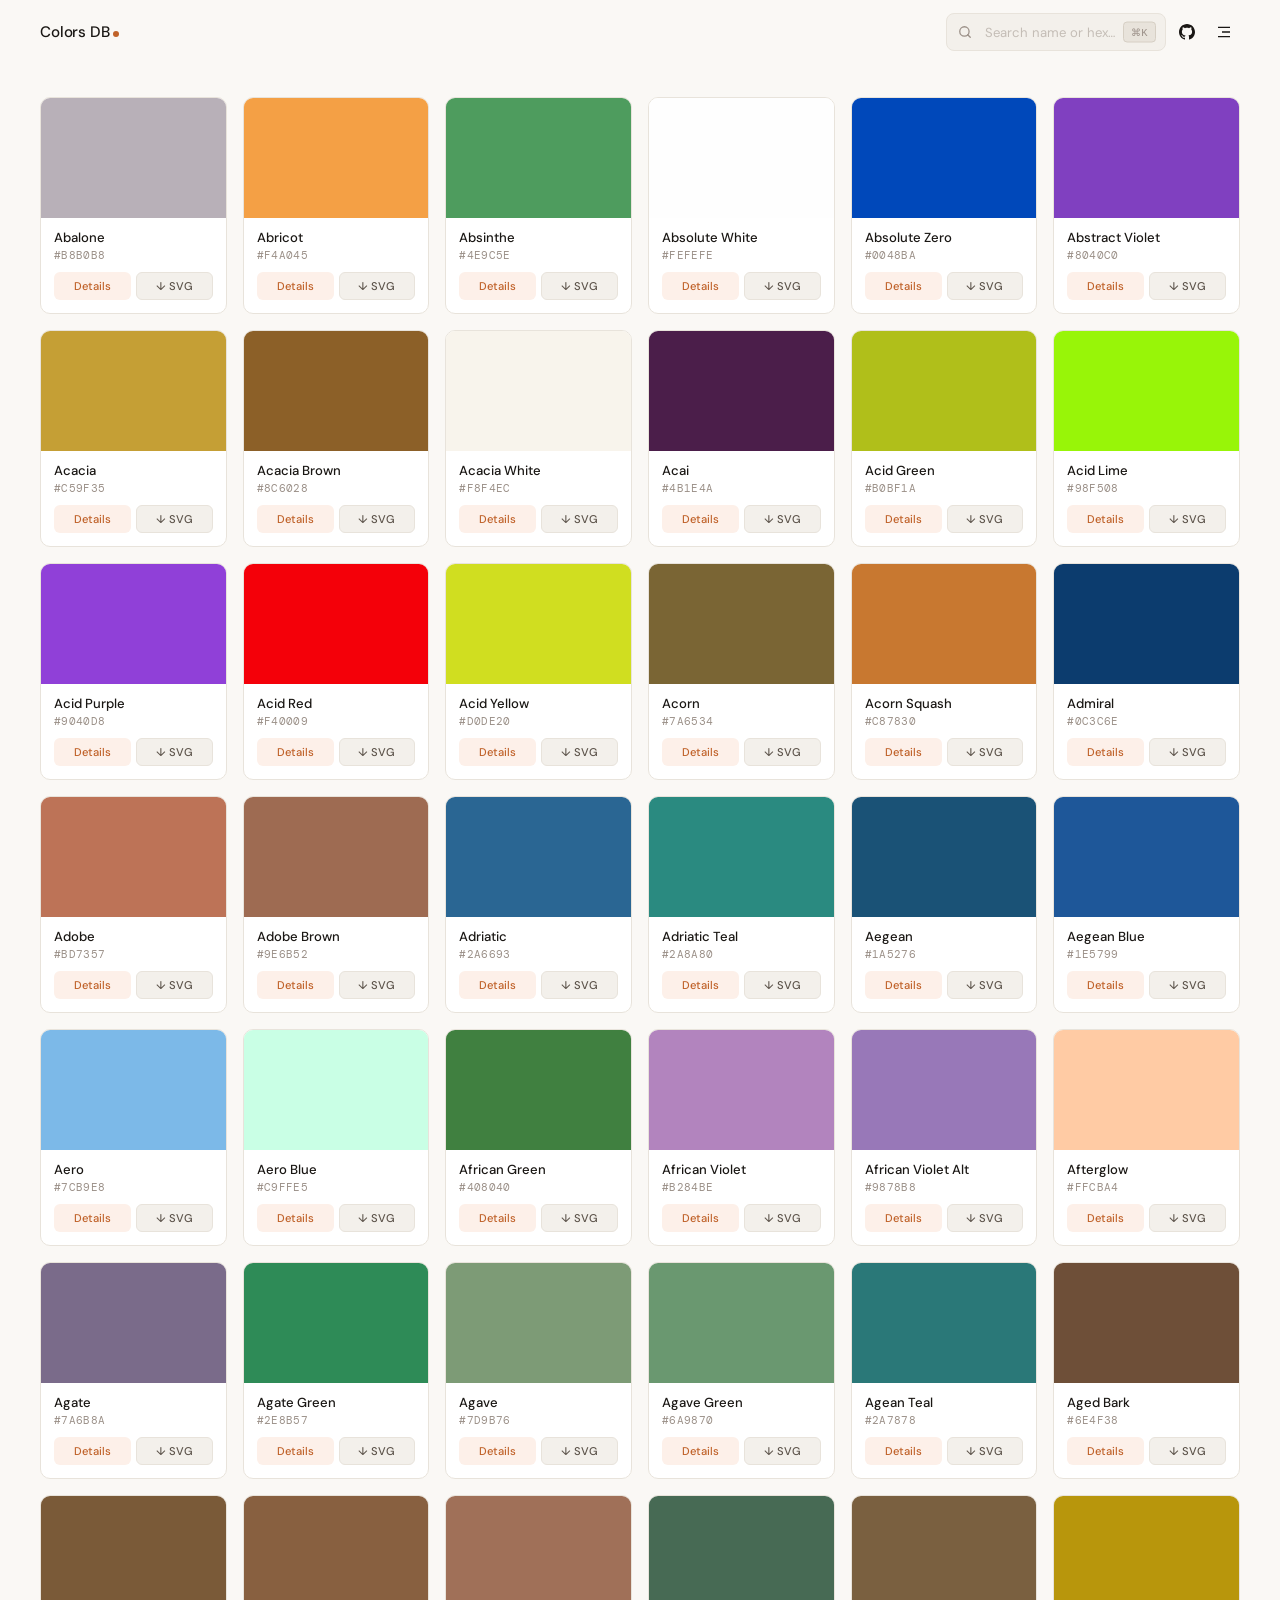
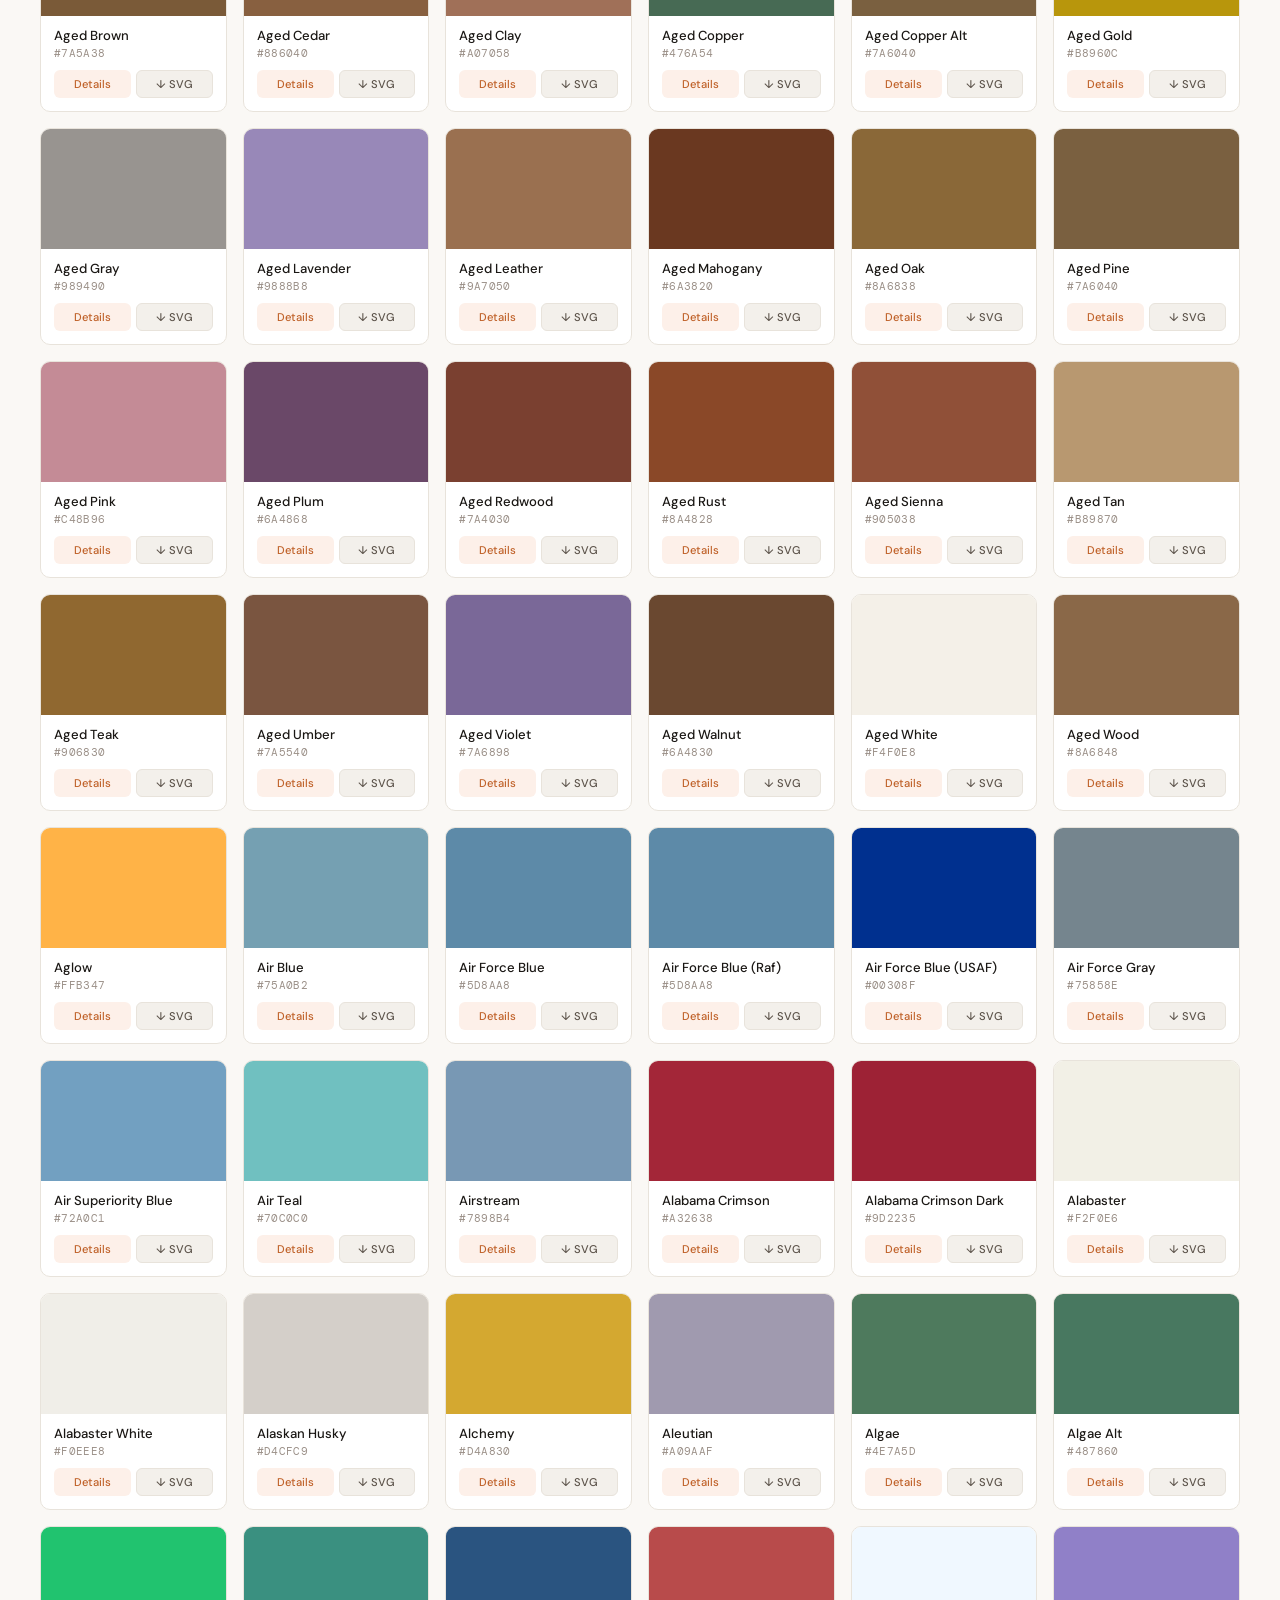
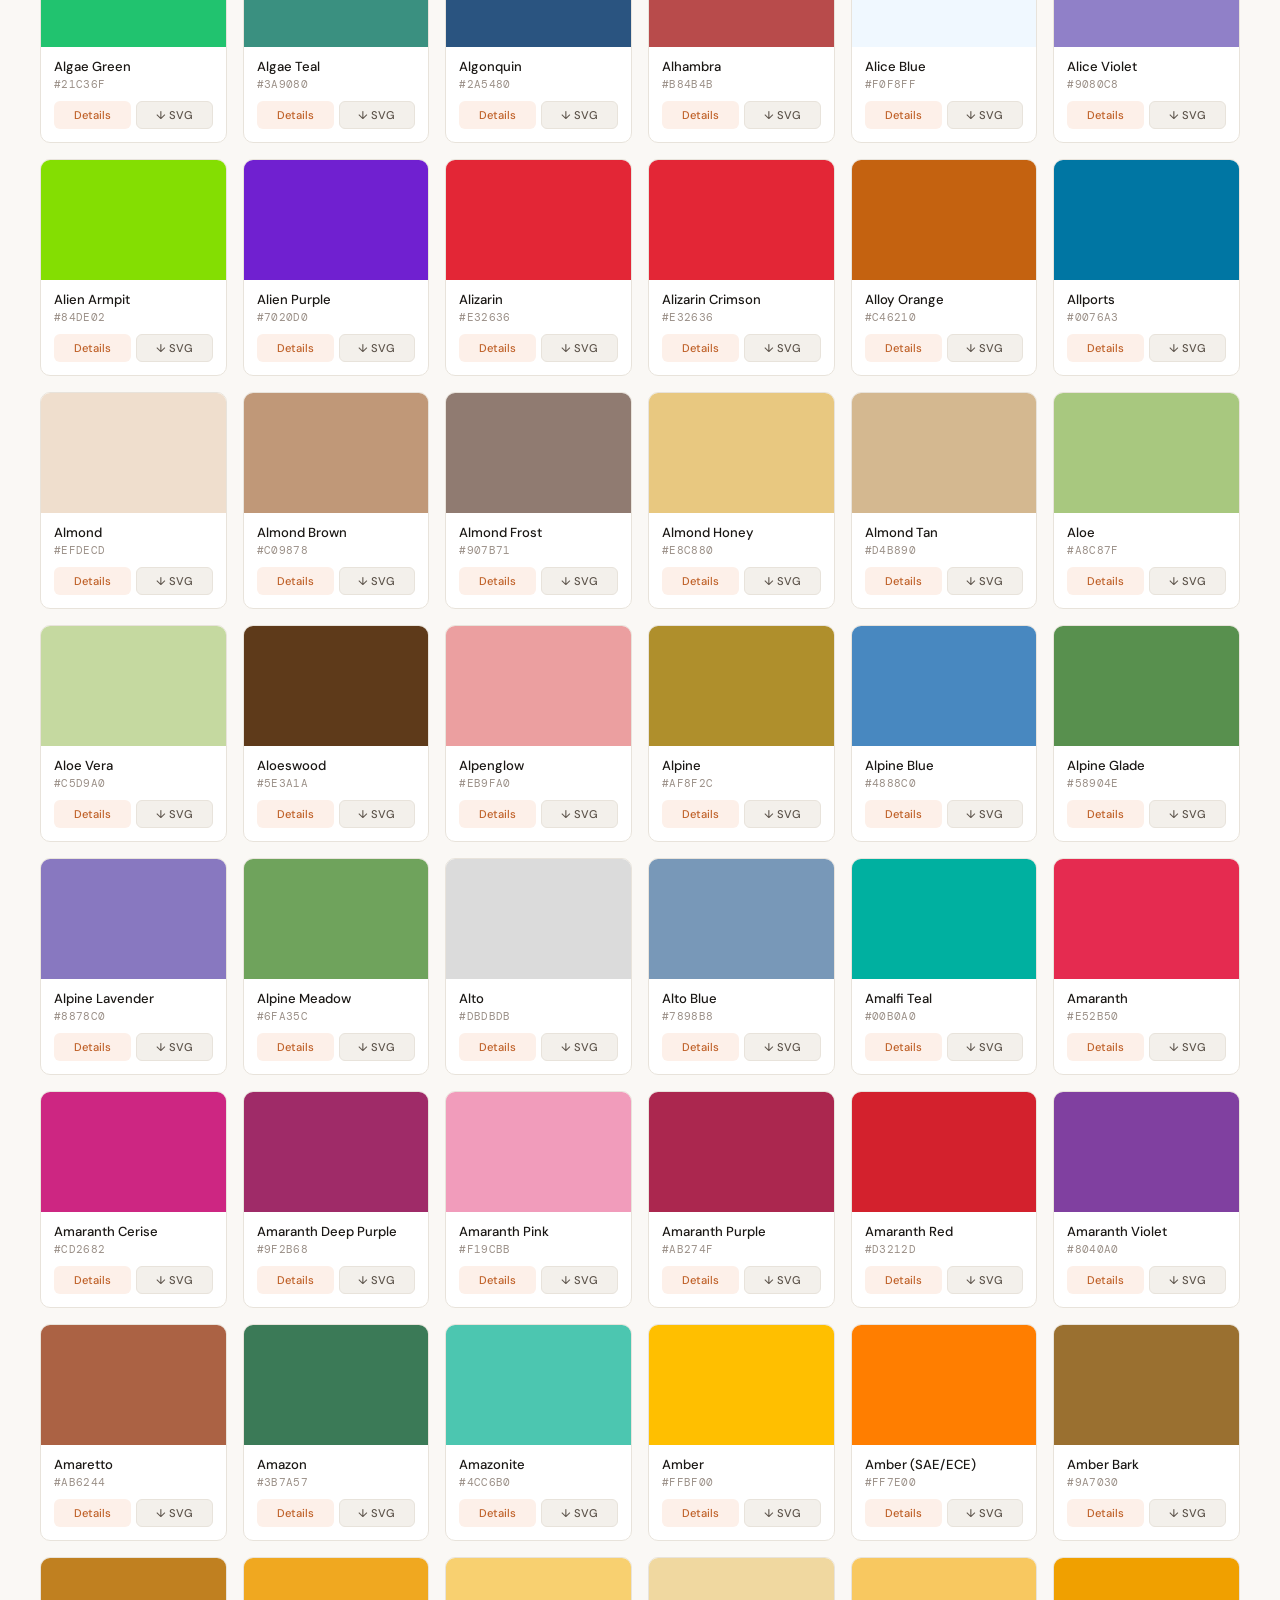
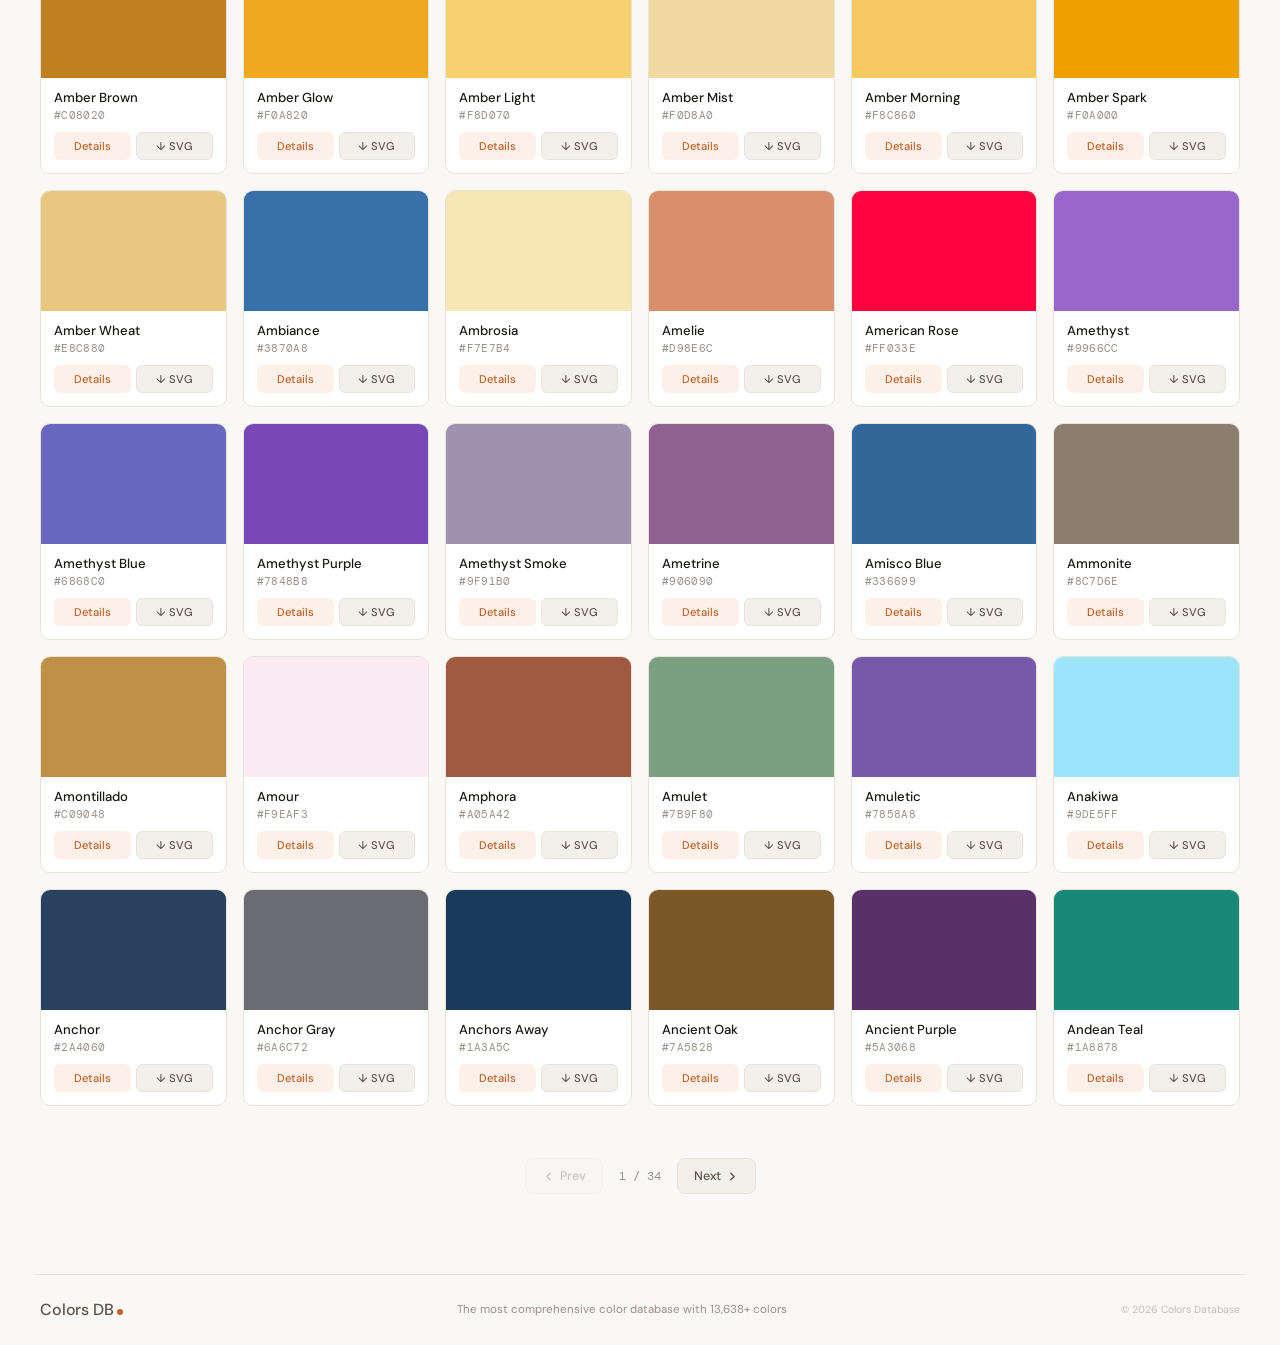
==== commit f7e00440: "fixed bugs" ====
--- a/index.html
+++ b/index.html
@@ -221,6 +221,12 @@
             transition: background 0.25s cubic-bezier(0.4, 0, 0.2, 1), color 0.25s cubic-bezier(0.4, 0, 0.2, 1);
         }
 
+        /* Disable transitions during theme switch for performance */
+        html.theme-switching,
+        html.theme-switching * {
+            transition: none !important;
+        }
+
         body.no-scroll {
             overflow: hidden;
         }
@@ -317,7 +323,7 @@
             color: var(--text);
             font-family: 'DM Sans', sans-serif;
             font-size: 0.82rem;
-            padding: 0 14px 0 38px;
+            padding: 0 50px 0 38px;
             outline: none;
             transition: border-color 0.2s, background 0.3s, box-shadow 0.2s;
         }
@@ -330,6 +336,24 @@
             border-color: var(--accent);
             background: var(--surface);
             box-shadow: 0 0 0 3px var(--accent-bg);
+        }
+
+        .search-kbd {
+            position: absolute;
+            right: 10px;
+            top: 50%;
+            transform: translateY(-50%);
+            background: var(--border);
+            color: var(--text3);
+            padding: 3px 7px;
+            border-radius: 4px;
+            font-size: 0.65rem;
+            font-family: 'DM Mono', monospace;
+            font-weight: 500;
+            pointer-events: none;
+            border: 1px solid var(--border2);
+            white-space: nowrap;
+            letter-spacing: 0.05em;
         }
 
         /* spacer */
@@ -851,6 +875,112 @@
 
         .modal-close:hover {
             background: rgba(0, 0, 0, 0.45);
+        }
+
+        .modal-close {
+            position: absolute;
+            top: 12px;
+            right: 12px;
+            width: 30px;
+            height: 30px;
+            border-radius: 50%;
+            background: rgba(0, 0, 0, 0.25);
+            border: none;
+            color: rgba(255, 255, 255, 0.85);
+            font-size: 0.9rem;
+            cursor: pointer;
+            display: flex;
+            align-items: center;
+            justify-content: center;
+            transition: background 0.15s;
+            z-index: 2;
+        }
+
+        .modal-close:hover {
+            background: rgba(0, 0, 0, 0.45);
+        }
+
+        /* Modal Top Controls */
+        .modal-controls {
+            position: absolute;
+            top: 12px;
+            right: 12px;
+            display: flex;
+            align-items: center;
+            gap: 8px;
+            z-index: 3;
+        }
+
+        .modal-icon-btn {
+            width: 30px;
+            height: 30px;
+            border-radius: 50%;
+            background: rgba(0, 0, 0, 0.25);
+            border: none;
+            color: rgba(255, 255, 255, 0.85);
+            cursor: pointer;
+            display: flex;
+            align-items: center;
+            justify-content: center;
+            transition: background 0.15s;
+            flex-shrink: 0;
+        }
+
+        .modal-icon-btn:hover {
+            background: rgba(0, 0, 0, 0.45);
+        }
+
+        .modal-icon-btn svg {
+            width: 14px;
+            height: 14px;
+        }
+
+        /* Download Dropdown Menu */
+        .download-dropdown-wrapper {
+            position: relative;
+        }
+
+        .download-menu {
+            position: absolute;
+            top: 100%;
+            right: 0;
+            display: none;
+            flex-direction: column;
+            background: var(--surface);
+            border: 1px solid var(--border);
+            border-radius: 8px;
+            margin-top: 4px;
+            z-index: 10;
+            min-width: 140px;
+            box-shadow: var(--shadow-md);
+            overflow: hidden;
+        }
+
+        .download-menu.show {
+            display: flex;
+        }
+
+        .download-menu-item {
+            padding: 10px 14px;
+            background: none;
+            border: none;
+            color: var(--text2);
+            font-family: 'DM Sans', sans-serif;
+            font-size: 0.78rem;
+            font-weight: 500;
+            cursor: pointer;
+            text-align: left;
+            transition: background 0.15s, color 0.15s;
+            white-space: nowrap;
+        }
+
+        .download-menu-item:hover {
+            background: var(--accent);
+            color: #fff;
+        }
+
+        .download-menu-item:not(:last-child) {
+            border-bottom: 1px solid var(--border);
         }
 
         .modal-body {
@@ -1269,6 +1399,10 @@
                 border-radius: 10px;
             }
 
+            .search-kbd {
+                display: none;
+            }
+
             /* hide everything else */
             .hdr-controls {
                 display: none !important;
@@ -1349,7 +1483,9 @@
                     <circle cx="11" cy="11" r="8" />
                     <path d="m21 21-4.35-4.35" />
                 </svg>
-                <input id="search" type="text" placeholder="Search name or hex…" autocomplete="off" />
+                <input id="search" type="text" placeholder="Search name or hex…" autocomplete="off"
+                    title="Press Cmd+K to focus search (or Ctrl+K on Windows/Linux)" />
+                <kbd class="search-kbd">⌘K</kbd>
             </div>
 
             <!-- GitHub Icon -->
@@ -1502,7 +1638,38 @@
     <div class="modal-bg" id="modal-bg">
         <div class="modal" id="modal">
             <div class="modal-swatch" id="modal-swatch"></div>
-            <button class="modal-close" onclick="closeModal()">✕</button>
+
+            <!-- Modal Top Controls -->
+            <div class="modal-controls">
+                <button class="modal-icon-btn" id="share-btn" title="Share" onclick="shareColor()">
+                    <svg viewBox="0 0 24 24" fill="none" xmlns="http://www.w3.org/2000/svg">
+                        <path
+                            d="m13.9549 5.18341 4.9779 4.42474c0.9306 0.82715 1.3958 1.24075 1.5673 1.72915 0.1506 0.4289 0.1506 0.8962 0 1.3251 -0.1715 0.4884 -0.6367 0.902 -1.5673 1.7292l-4.9779 4.4247c-0.4223 0.3754 -0.6334 0.5631 -0.8127 0.5698 -0.1558 0.0058 -0.3055 -0.0614 -0.4046 -0.1817 -0.1141 -0.1385 -0.1141 -0.421 -0.1141 -0.986v-2.79c-2.4281 0 -4.99269 0.7799 -6.86531 2.1642 -0.97489 0.7207 -1.46236 1.0811 -1.64802 1.0669 -0.18098 -0.0139 -0.29583 -0.0845 -0.38973 -0.2399 -0.09633 -0.1593 -0.01125 -0.6572 0.15892 -1.653 1.10498 -6.4662 5.55495 -8.19531 8.74414 -8.19531V5.78134c0 -0.56502 0 -0.84753 0.1141 -0.98603 0.0991 -0.12033 0.2488 -0.18751 0.4046 -0.18168 0.1793 0.00671 0.3904 0.1944 0.8127 0.56978Z"
+                            fill="currentColor"></path>
+                    </svg>
+                </button>
+                <div class="download-dropdown-wrapper">
+                    <button class="modal-icon-btn" id="download-btn" title="Download" onclick="toggleDownloadMenu()">
+                        <svg xmlns="http://www.w3.org/2000/svg" viewBox="0 0 24 24">
+                            <path
+                                d="M22.67 16.94a1.22 1.22 0 0 0 -1.22 1.21V20a1.57 1.57 0 0 1 -1.57 1.57H4.12A1.57 1.57 0 0 1 2.55 20v-1.85a1.22 1.22 0 0 0 -2.43 0V20a4 4 0 0 0 4 4h15.76a4 4 0 0 0 4 -4v-1.85a1.21 1.21 0 0 0 -1.21 -1.21Z"
+                                fill="currentColor"></path>
+                            <path
+                                d="M12 0a1.94 1.94 0 0 0 -1.94 1.94V11a0.25 0.25 0 0 1 -0.25 0.25H7.15a1 1 0 0 0 -0.73 1.6l4.85 5.58a1 1 0 0 0 1.46 0l4.85 -5.58a1 1 0 0 0 -0.73 -1.6h-2.66a0.25 0.25 0 0 1 -0.25 -0.25V1.94A1.94 1.94 0 0 0 12 0Z"
+                                fill="currentColor"></path>
+                        </svg>
+                    </button>
+                    <div class="download-menu" id="download-menu">
+                        <button class="download-menu-item" onclick="downloadAsFormat('txt')"> TXT</button>
+                        <button class="download-menu-item" onclick="downloadAsFormat('png')"> PNG</button>
+                        <button class="download-menu-item" onclick="downloadAsFormat('svg')"> SVG</button>
+                        <button class="download-menu-item" onclick="downloadAsFormat('json')"> JSON</button>
+                        <button class="download-menu-item" onclick="downloadAsFormat('csv')"> CSV</button>
+                    </div>
+                </div>
+                <button class="modal-icon-btn" onclick="closeModal()">✕</button>
+            </div>
+
             <div class="modal-body">
                 <div class="modal-name" id="modal-name"></div>
                 <div class="modal-id" id="modal-cid"></div>
@@ -1571,13 +1738,15 @@
         applyTheme();
 
         document.getElementById('theme-btn').querySelector('input').addEventListener('change', () => {
-            document.documentElement.style.transition = 'all 0.25s cubic-bezier(0.4, 0, 0.2, 1)';
+            // Disable all transitions temporarily during theme change
+            document.documentElement.classList.add('theme-switching');
             theme = theme === 'warm' ? 'grey' : 'warm';
             localStorage.setItem('ch-theme', theme);
             applyTheme();
-            setTimeout(() => {
-                document.documentElement.style.transition = '';
-            }, 250);
+            // Re-enable transitions after theme change completes
+            requestAnimationFrame(() => {
+                document.documentElement.classList.remove('theme-switching');
+            });
         });
 
         /* ── UTILS ────────────────────────────────────────────────────────── */
@@ -1706,6 +1875,133 @@
             xml: c => `<color id="${c.id}" hex="${c.hex}" r="${c.rgb[0]}" g="${c.rgb[1]}" b="${c.rgb[2]}">${c.name}</color>`,
         };
 
+        function updateColorSEO(c) {
+            // Update page title
+            document.title = `${c.name} - ${c.hex.toUpperCase()} | Colors Database`;
+
+            // Update meta description
+            let metaDesc = document.querySelector('meta[name="description"]');
+            if (!metaDesc) {
+                metaDesc = document.createElement('meta');
+                metaDesc.name = 'description';
+                document.head.appendChild(metaDesc);
+            }
+            metaDesc.content = `Explore ${c.name} (${c.hex}) color. RGB: rgb(${c.rgb.join(', ')}). HSL values, hex code, and export options available on Colors Database.`;
+
+            // Update Open Graph meta tags
+            const ogTitle = document.querySelector('meta[property="og:title"]') || createMetaTag('og:title');
+            ogTitle.content = `${c.name} - ${c.hex.toUpperCase()} | Colors Database`;
+
+            const ogDesc = document.querySelector('meta[property="og:description"]') || createMetaTag('og:description');
+            ogDesc.content = `${c.name} color details. Hex: ${c.hex}, RGB: rgb(${c.rgb.join(', ')}). Download as SVG, PNG, JSON, or export in your preferred format.`;
+
+            const ogUrl = document.querySelector('meta[property="og:url"]') || createMetaTag('og:url');
+            ogUrl.content = `${window.location.origin}${window.location.pathname}?color=${c.id.replace(/_/g, '-')}`;
+
+            // Update Twitter Card meta tags
+            const twitterTitle = document.querySelector('meta[name="twitter:title"]') || createMetaTag('twitter:title');
+            twitterTitle.content = `${c.name} - ${c.hex.toUpperCase()}`;
+
+            const twitterDesc = document.querySelector('meta[name="twitter:description"]') || createMetaTag('twitter:description');
+            twitterDesc.content = `View ${c.name} color: ${c.hex} | RGB: rgb(${c.rgb.join(', ')}) | Export as SVG, PNG, JSON & more`;
+
+            // Update canonical URL
+            let canonical = document.querySelector('link[rel="canonical"]');
+            if (!canonical) {
+                canonical = document.createElement('link');
+                canonical.rel = 'canonical';
+                document.head.appendChild(canonical);
+            }
+            canonical.href = `${window.location.origin}${window.location.pathname}?color=${c.id.replace(/_/g, '-')}`;
+
+            // Add/Update JSON-LD Schema for Color
+            updateColorSchema(c);
+        }
+
+        function createMetaTag(name) {
+            const tag = document.createElement('meta');
+            if (name.includes(':')) {
+                tag.setAttribute('property', name);
+            } else {
+                tag.setAttribute('name', name);
+            }
+            document.head.appendChild(tag);
+            return tag;
+        }
+
+        function updateColorSchema(c) {
+            // Remove old color schema if exists
+            let oldSchema = document.getElementById('color-schema');
+            if (oldSchema) oldSchema.remove();
+
+            const h = hsl(c.hex);
+            const colorSchema = {
+                "@context": "https://schema.org",
+                "@type": "Thing",
+                "name": c.name,
+                "description": `${c.name} is a color with hex code ${c.hex}, RGB values ${c.rgb.join(', ')}, and HSL values ${h[0]}°, ${h[1]}%, ${h[2]}%.`,
+                "image": `data:image/svg+xml,%3Csvg xmlns='http://www.w3.org/2000/svg' width='200' height='200'%3E%3Crect width='200' height='200' fill='${encodeURIComponent(c.hex)}'/%3E%3C/svg%3E`,
+                "sameAs": `https://colorsdatabase.vercel.app?color=${c.id.replace(/_/g, '-')}`,
+                "url": `https://colorsdatabase.vercel.app?color=${c.id.replace(/_/g, '-')}`,
+                "identifier": {
+                    "@type": "PropertyValue",
+                    "name": "Hex Code",
+                    "value": c.hex.toUpperCase()
+                },
+                "color": c.hex,
+                "isPartOf": {
+                    "@type": "WebSite",
+                    "name": "Colors Database",
+                    "url": "https://colorsdatabase.vercel.app"
+                }
+            };
+
+            const script = document.createElement('script');
+            script.type = 'application/ld+json';
+            script.id = 'color-schema';
+            script.textContent = JSON.stringify(colorSchema);
+            document.head.appendChild(script);
+
+            // Add BreadcrumbList schema for navigation
+            updateBreadcrumbSchema(c);
+        }
+
+        function updateBreadcrumbSchema(c) {
+            let oldBreadcrumb = document.getElementById('breadcrumb-schema');
+            if (oldBreadcrumb) oldBreadcrumb.remove();
+
+            const breadcrumbSchema = {
+                "@context": "https://schema.org",
+                "@type": "BreadcrumbList",
+                "itemListElement": [
+                    {
+                        "@type": "ListItem",
+                        "position": 1,
+                        "name": "Home",
+                        "item": "https://colorsdatabase.vercel.app"
+                    },
+                    {
+                        "@type": "ListItem",
+                        "position": 2,
+                        "name": "Colors",
+                        "item": "https://colorsdatabase.vercel.app"
+                    },
+                    {
+                        "@type": "ListItem",
+                        "position": 3,
+                        "name": c.name,
+                        "item": `https://colorsdatabase.vercel.app?color=${c.id.replace(/_/g, '-')}`
+                    }
+                ]
+            };
+
+            const script = document.createElement('script');
+            script.type = 'application/ld+json';
+            script.id = 'breadcrumb-schema';
+            script.textContent = JSON.stringify(breadcrumbSchema);
+            document.head.appendChild(script);
+        }
+
         function openModal(id) {
             const c = COLORS.find(x => x.id === id); if (!c) return;
             active = c;
@@ -1733,6 +2029,9 @@
             const p = new URLSearchParams(window.location.search);
             p.set('color', c.id.replace(/_/g, '-'));
             history.replaceState({}, '', location.pathname + '?' + p);
+
+            // Update SEO for this color
+            updateColorSEO(c);
 
             document.getElementById('modal-bg').classList.add('open');
             document.body.classList.add('no-scroll');
@@ -1758,6 +2057,147 @@
             copy(map[type]);
         }
 
+        function shareColor() {
+            if (!active) return;
+            const text = `Check out ${active.name} (${active.hex}) on Colors Database`;
+            const url = `${window.location.origin}${window.location.pathname}?color=${active.id.replace(/_/g, '-')}`;
+
+            if (navigator.share) {
+                navigator.share({
+                    title: active.name,
+                    text: text,
+                    url: url
+                }).catch(err => console.log('Error sharing:', err));
+            } else {
+                copy(url);
+            }
+        }
+
+        function toggleDownloadMenu() {
+            const menu = document.getElementById('download-menu');
+            menu.classList.toggle('show');
+        }
+
+        function downloadAsFormat(format) {
+            if (!active) return;
+            const name = active.name.replace(/\s+/g, '-').toLowerCase();
+
+            let content, filename, mimeType;
+
+            switch (format) {
+                case 'txt':
+                    content = `${active.name} ${active.hex} ${active.rgb.join(', ')}`;
+                    filename = `${name}.txt`;
+                    mimeType = 'text/plain';
+                    break;
+                case 'svg':
+                    const l = (active.hex.replace('#', '').match(/.{2}/g).map(x => parseInt(x, 16)).reduce((a, b) => a + b) / 3) > 128 ? '#111' : '#fff';
+                    content = `<svg width="200" height="200" xmlns="http://www.w3.org/2000/svg">
+  <defs>
+    <style>@import url('https://fonts.googleapis.com/css2?family=DM+Sans:wght@400;500&amp;display=swap');</style>
+  </defs>
+  <rect width="200" height="200" fill="${active.hex}" rx="10"/>
+  <text x="12" y="178" font-family="DM Sans, sans-serif" font-size="18" fill="${l}" text-anchor="start" font-weight="500">${active.name}</text>
+  <text x="12" y="195" font-family="DM Sans, sans-serif" font-size="10" fill="${l}" text-anchor="start" opacity="0.75">${active.hex.toUpperCase()}</text>
+</svg>`;
+                    filename = `${name}.svg`;
+                    mimeType = 'image/svg+xml';
+                    break;
+                case 'json':
+                    content = JSON.stringify({
+                        name: active.name,
+                        hex: active.hex,
+                        rgb: active.rgb,
+                        id: active.id
+                    }, null, 2);
+                    filename = `${name}.json`;
+                    mimeType = 'application/json';
+                    break;
+                case 'csv':
+                    content = `${active.id},"${active.name}",${active.hex},${active.rgb.join(',')}`;
+                    filename = `${name}.csv`;
+                    mimeType = 'text/csv';
+                    break;
+                case 'png':
+                    // For PNG, we'll create a simple canvas-based export
+                    createPNGExport();
+                    closeDownloadMenu();
+                    return;
+                default:
+                    return;
+            }
+
+            const blob = new Blob([content], { type: mimeType });
+            const url = URL.createObjectURL(blob);
+            const a = document.createElement('a');
+            a.href = url;
+            a.download = filename;
+            document.body.appendChild(a);
+            a.click();
+            document.body.removeChild(a);
+            URL.revokeObjectURL(url);
+            toast(`Downloaded ${format.toUpperCase()}`);
+            closeDownloadMenu();
+        }
+
+        function createPNGExport() {
+            const canvas = document.createElement('canvas');
+            canvas.width = 200;
+            canvas.height = 200;
+            const ctx = canvas.getContext('2d');
+
+            // Fill background with color
+            ctx.fillStyle = active.hex;
+            ctx.fillRect(0, 0, 200, 200);
+
+            // Determine text color (light or dark)
+            const l = (active.hex.replace('#', '').match(/.{2}/g).map(x => parseInt(x, 16)).reduce((a, b) => a + b) / 3) > 128 ? '#111' : '#fff';
+            ctx.fillStyle = l;
+
+            // Add color name
+            ctx.font = "500 18px 'DM Sans'";
+            ctx.textAlign = 'start';
+            ctx.fillText(active.name, 12, 178);
+
+            // Add hex value
+            ctx.font = "400 10px 'DM Sans'";
+            ctx.globalAlpha = 0.75;
+            ctx.fillText(active.hex.toUpperCase(), 12, 195);
+
+            // Download PNG
+            canvas.toBlob(blob => {
+                const url = URL.createObjectURL(blob);
+                const a = document.createElement('a');
+                a.href = url;
+                a.download = `${active.name.replace(/\s+/g, '-').toLowerCase()}.png`;
+                document.body.appendChild(a);
+                a.click();
+                document.body.removeChild(a);
+                URL.revokeObjectURL(url);
+                toast('Downloaded PNG');
+            });
+        }
+
+        function closeDownloadMenu() {
+            const menu = document.getElementById('download-menu');
+            menu.classList.remove('show');
+        }
+
+        function downloadColor() {
+            if (!active) return;
+            const text = `${active.name} ${active.hex} ${active.rgb.join(', ')}`;
+            const blob = new Blob([text], { type: 'text/plain' });
+            const url = URL.createObjectURL(blob);
+            const a = document.createElement('a');
+            a.href = url;
+            a.download = `${active.name.replace(/\s+/g, '-').toLowerCase()}.txt`;
+            document.body.appendChild(a);
+            a.click();
+            document.body.removeChild(a);
+            URL.revokeObjectURL(url);
+            toast('Downloaded');
+        }
+
         function closeModal() {
             document.getElementById('modal-bg').classList.remove('open');
             document.getElementById('logo-dot').style.background = '';
@@ -1765,13 +2205,85 @@
             const p = new URLSearchParams(window.location.search);
             p.delete('color');
             history.replaceState({}, '', p.toString() ? location.pathname + '?' + p : location.pathname);
+
+            // Reset SEO to default
+            resetSEO();
+        }
+
+        function resetSEO() {
+            // Reset title
+            document.title = 'Colors Database - 13,638+ Color Palettes & Reference Tool';
+
+            // Reset meta description
+            const metaDesc = document.querySelector('meta[name="description"]');
+            if (metaDesc) {
+                metaDesc.content = 'Colors Database - Explore, search, and download 13,638+ color palettes. Find perfect colors by name, hex code, RGB values. Free color reference tool for designers and developers.';
+            }
+
+            // Reset OG tags
+            const ogTitle = document.querySelector('meta[property="og:title"]');
+            if (ogTitle) {
+                ogTitle.content = 'Colors Database - 13,638+ Color Palettes & Reference Tool';
+            }
+
+            const ogDesc = document.querySelector('meta[property="og:description"]');
+            if (ogDesc) {
+                ogDesc.content = 'Explore, search, and download 13,638+ color palettes. Find perfect colors by name, hex code, RGB values. Free color reference tool for designers and developers.';
+            }
+
+            const ogUrl = document.querySelector('meta[property="og:url"]');
+            if (ogUrl) {
+                ogUrl.content = 'https://colorsdatabase.vercel.app/';
+            }
+
+            // Reset Twitter tags
+            const twitterTitle = document.querySelector('meta[name="twitter:title"]');
+            if (twitterTitle) {
+                twitterTitle.content = 'Colors Database - Color Reference Tool';
+            }
+
+            const twitterDesc = document.querySelector('meta[name="twitter:description"]');
+            if (twitterDesc) {
+                twitterDesc.content = 'Search 13,638+ colors. Export as SVG, CSS, JSON, and more.';
+            }
+
+            // Reset canonical
+            const canonical = document.querySelector('link[rel="canonical"]');
+            if (canonical) {
+                canonical.href = 'https://colorsdatabase.vercel.app';
+            }
+
+            // Remove color-specific schemas
+            const colorSchema = document.getElementById('color-schema');
+            if (colorSchema) colorSchema.remove();
+
+            const breadcrumbSchema = document.getElementById('breadcrumb-schema');
+            if (breadcrumbSchema) breadcrumbSchema.remove();
         }
 
         document.getElementById('modal-bg').addEventListener('click', e => {
             if (e.target === document.getElementById('modal-bg')) closeModal();
         });
 
-        document.addEventListener('keydown', e => { if (e.key === 'Escape') closeModal(); });
+        document.addEventListener('keydown', e => {
+            // Escape key to close modal
+            if (e.key === 'Escape') closeModal();
+
+            // Cmd+K (Mac) or Ctrl+K (Windows/Linux) to focus search
+            if ((e.metaKey || e.ctrlKey) && e.key === 'k') {
+                e.preventDefault();
+                document.getElementById('search').focus();
+                document.getElementById('search').select();
+            }
+        });
+
+        // Close download menu when clicking outside
+        document.addEventListener('click', e => {
+            const downloadWrapper = document.querySelector('.download-dropdown-wrapper');
+            if (downloadWrapper && !downloadWrapper.contains(e.target)) {
+                closeDownloadMenu();
+            }
+        });
 
         /* ── DOWNLOAD ─────────────────────────────────────────────────────── */
         function dlColor(hex, name) {
@@ -1846,9 +2358,15 @@
 
         // Theme — mobile mirrors desktop
         document.getElementById('theme-btn-mob').querySelector('input').addEventListener('change', () => {
+            // Disable all transitions temporarily during theme change
+            document.documentElement.classList.add('theme-switching');
             theme = theme === 'warm' ? 'grey' : 'warm';
             localStorage.setItem('ch-theme', theme);
             applyTheme();
+            // Re-enable transitions after theme change completes
+            requestAnimationFrame(() => {
+                document.documentElement.classList.remove('theme-switching');
+            });
         });
 
         function updateMobThemeLabel() {
